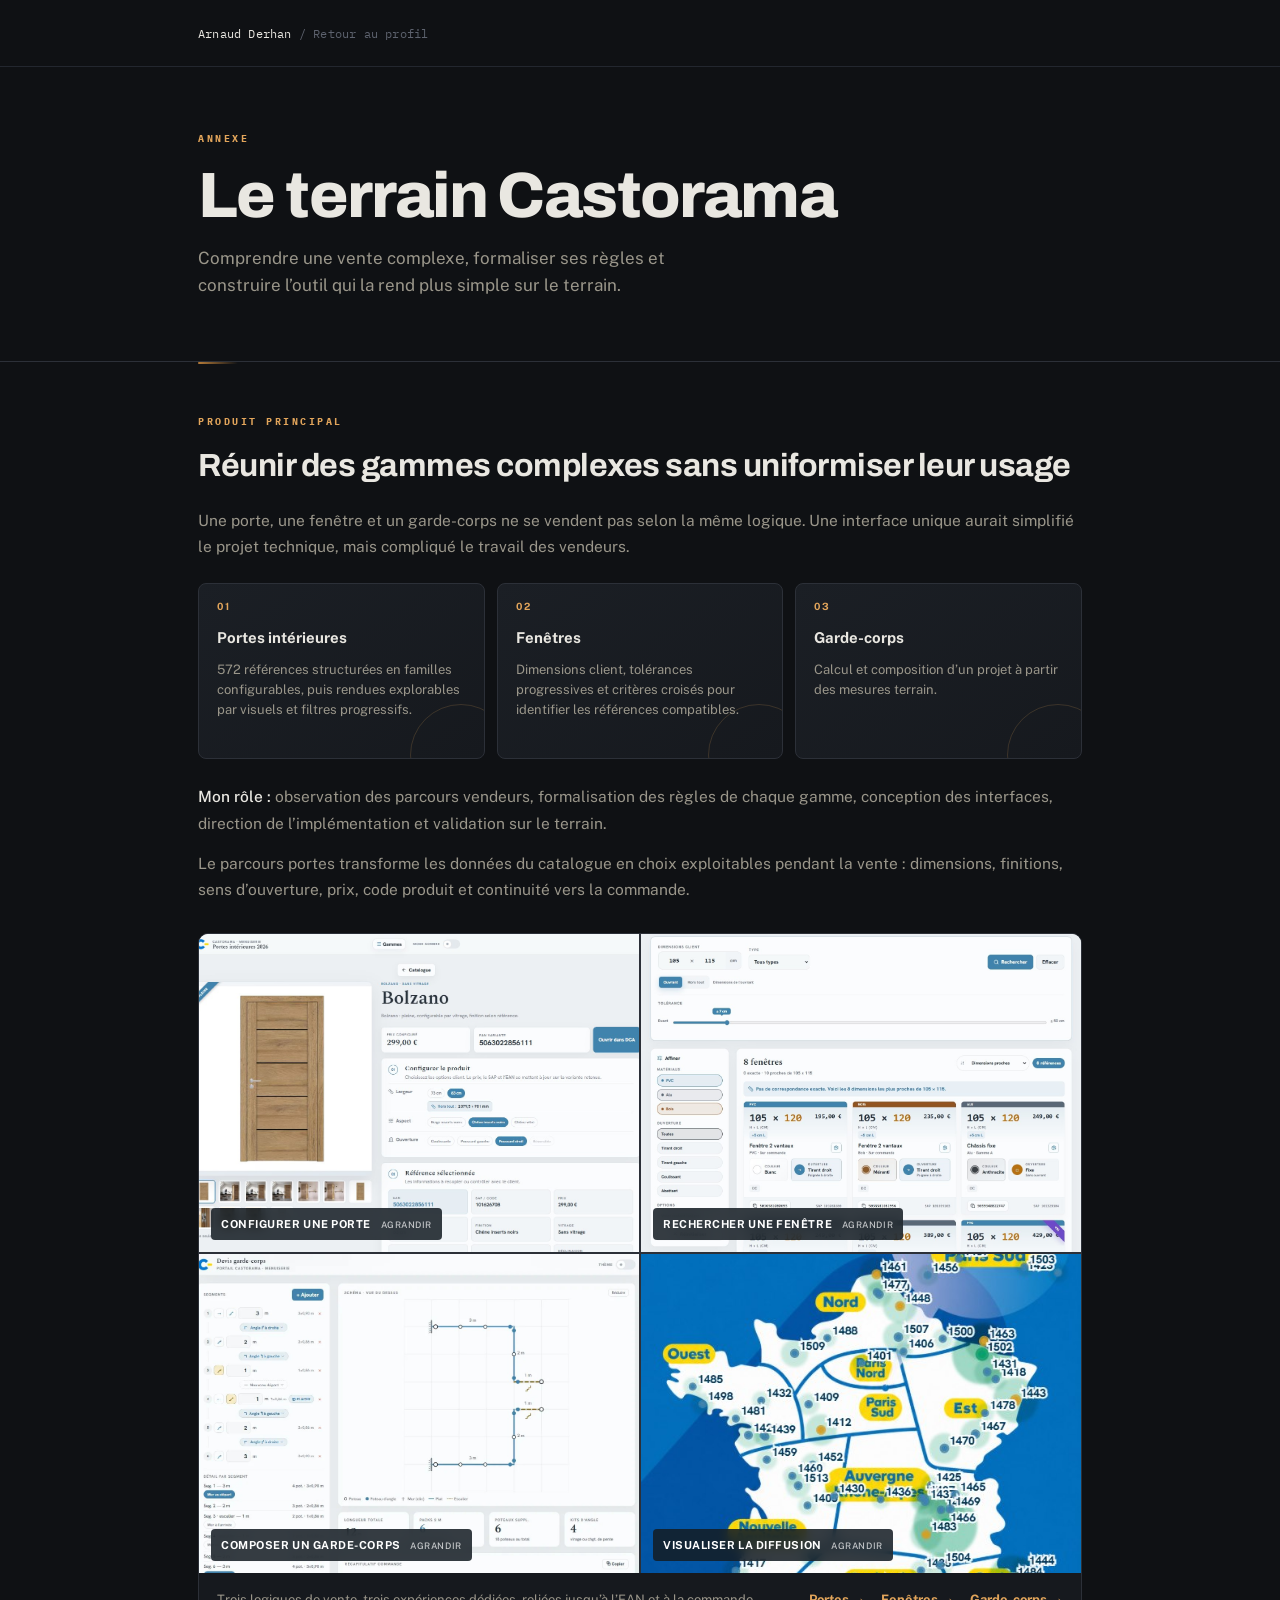
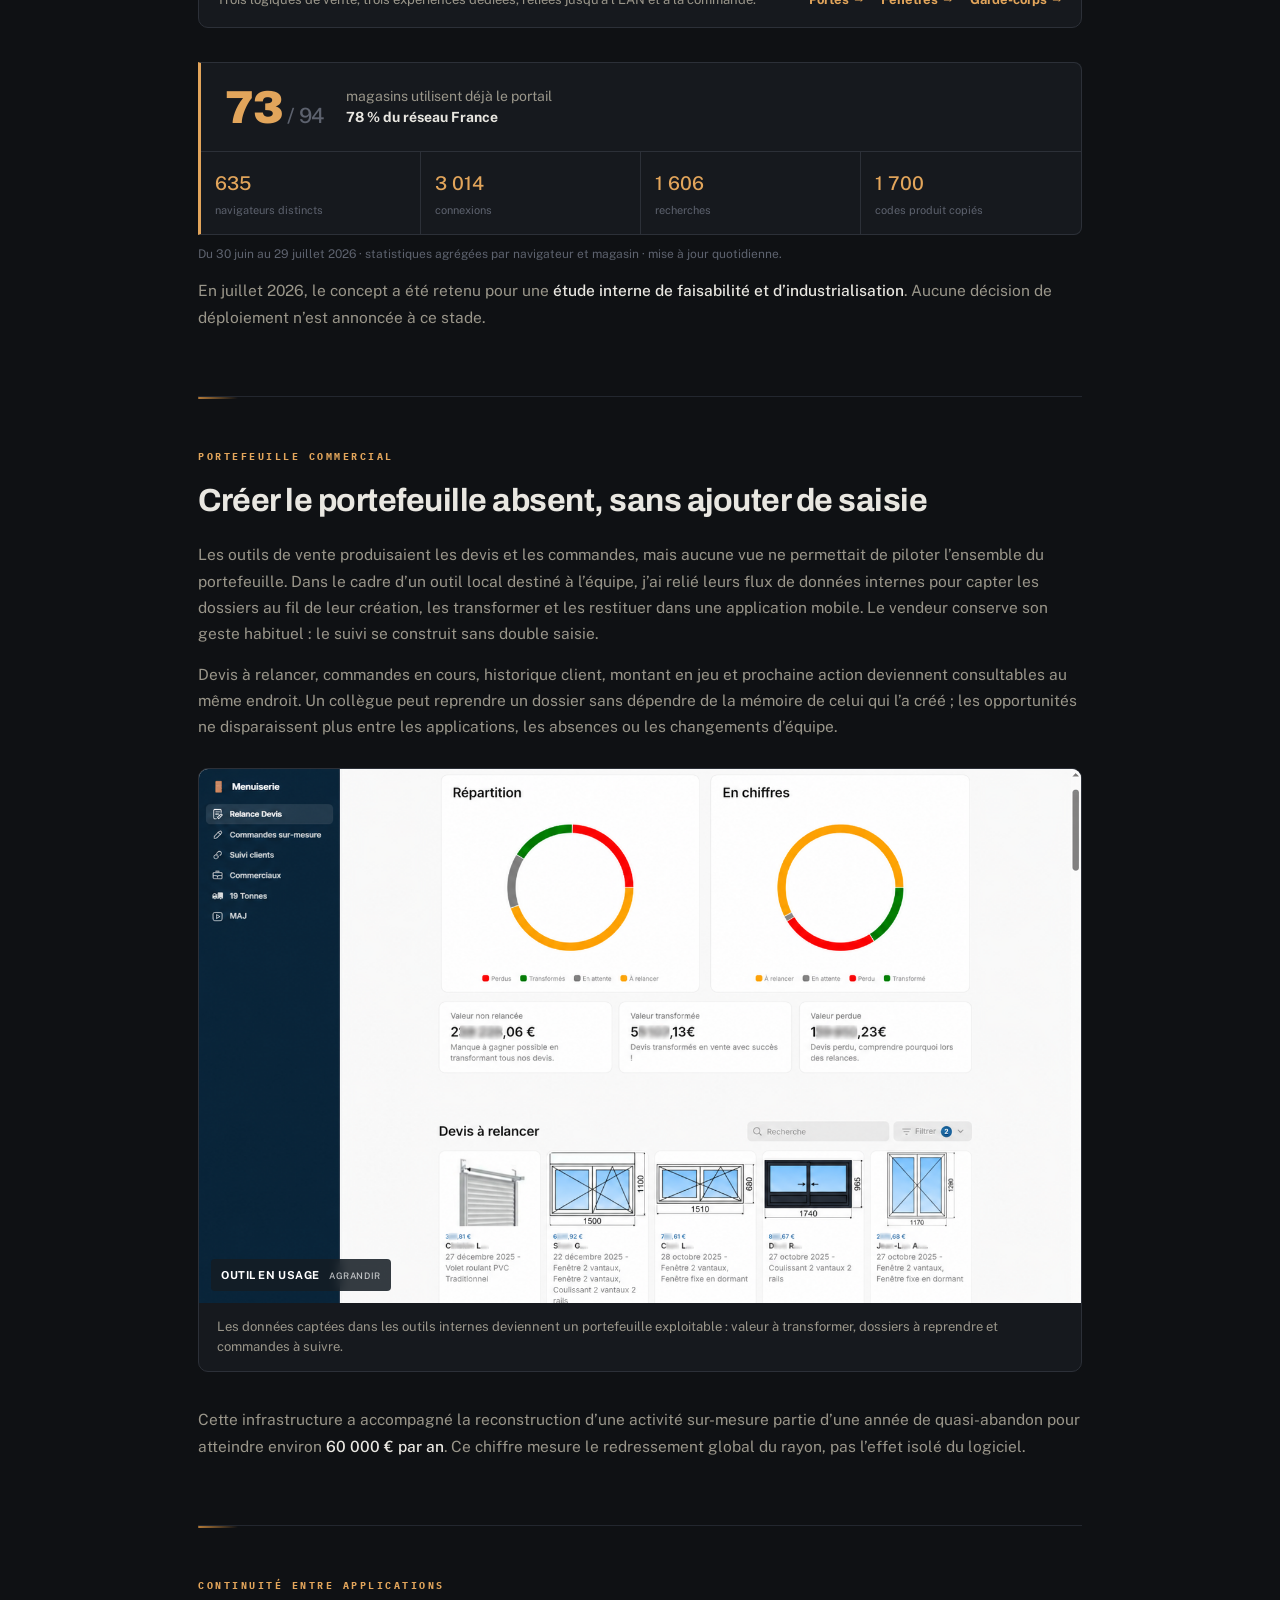
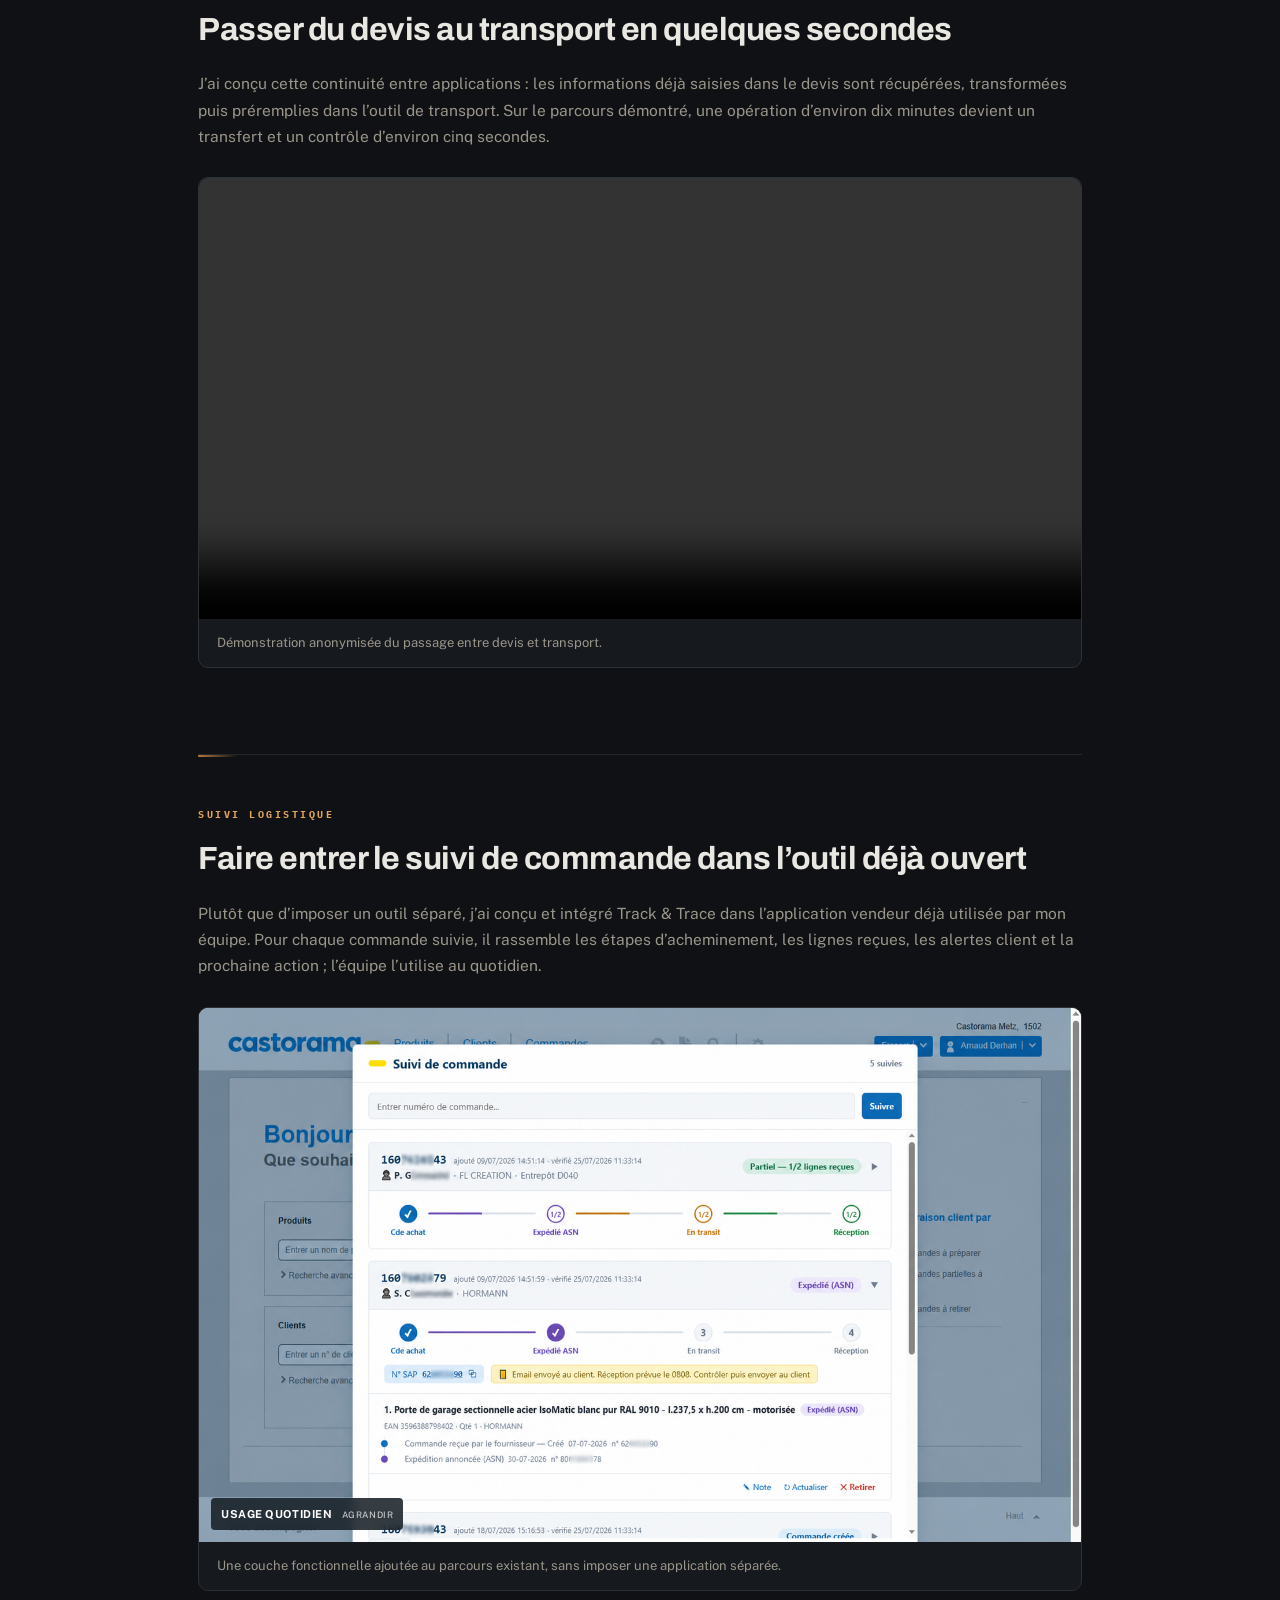
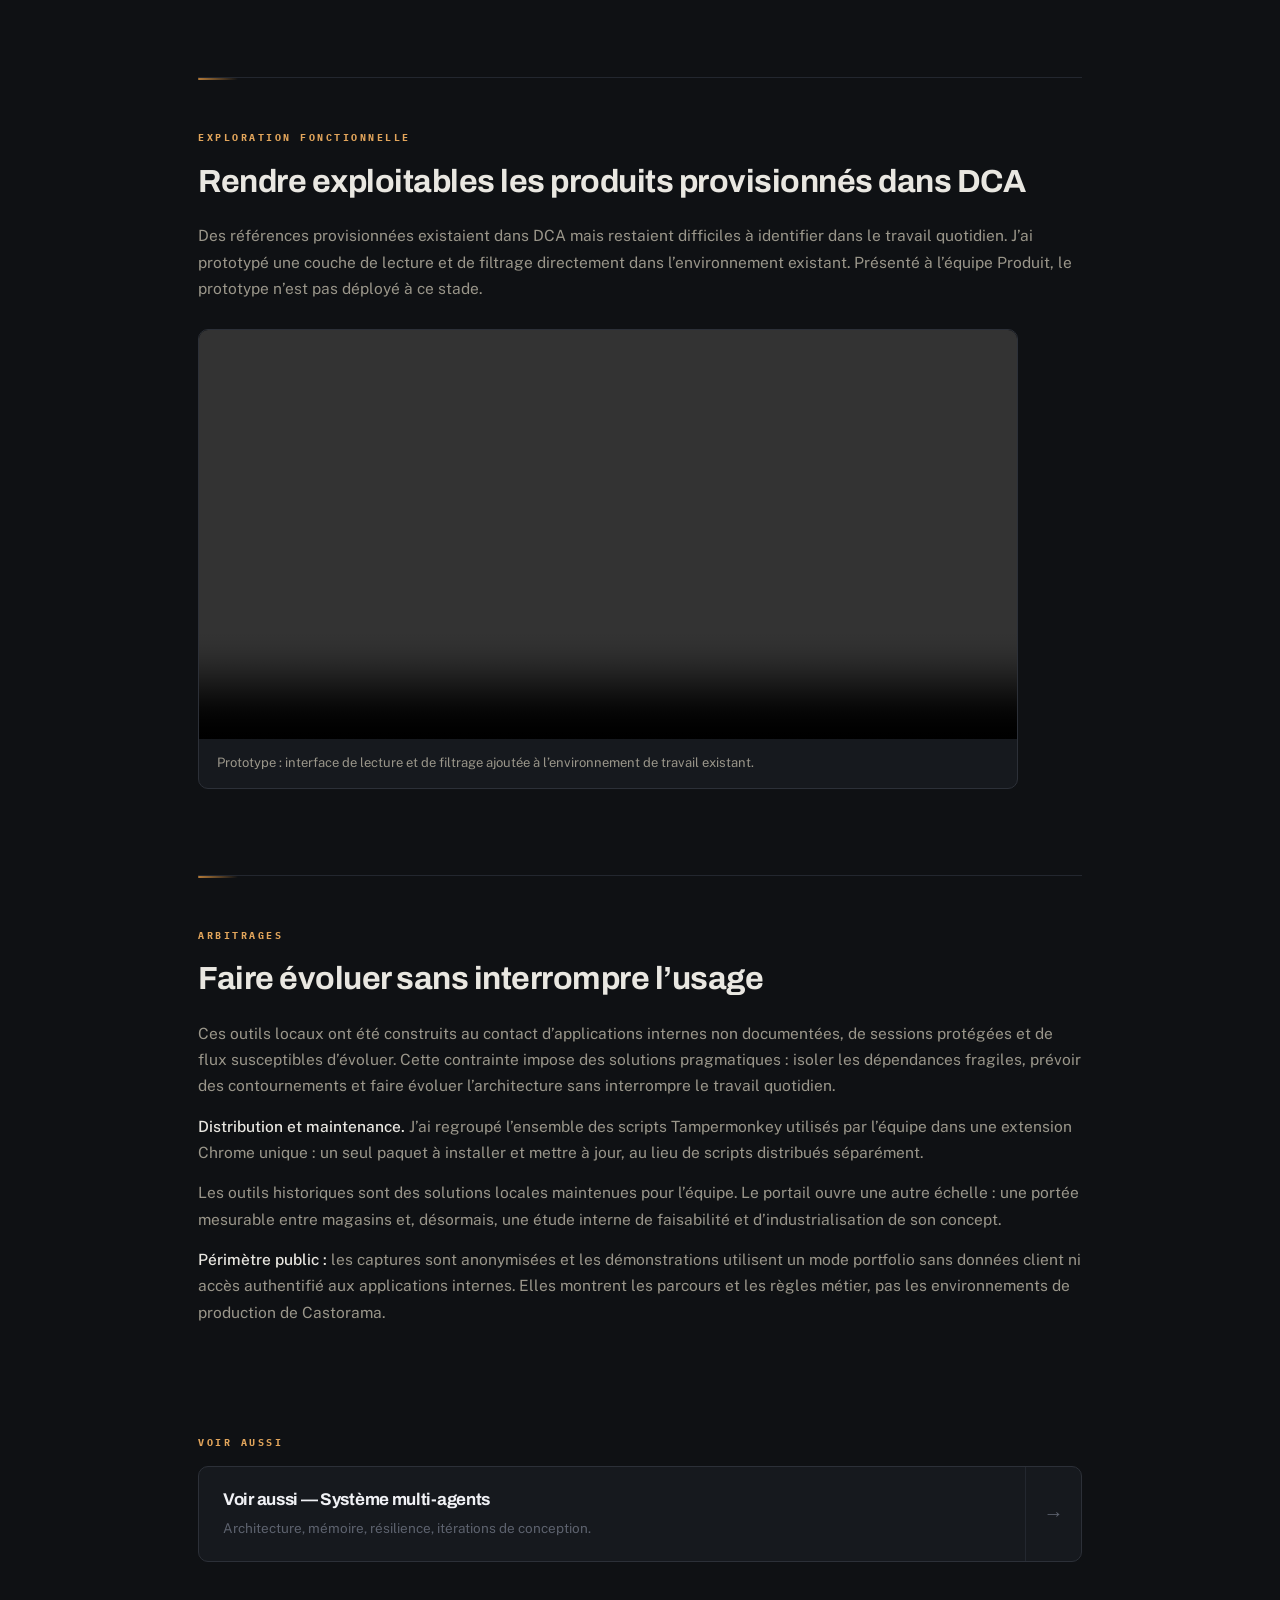
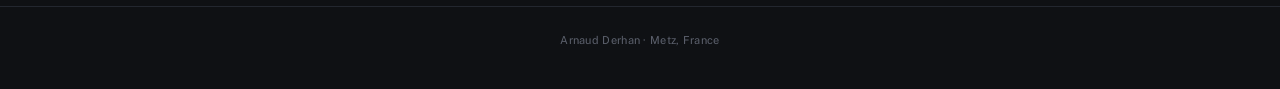
==== castorama.html @ 6c786033 "Strengthen portal usage wording" ====
<!DOCTYPE html>
<html lang="fr">
<head>
<meta charset="UTF-8">
<meta name="viewport" content="width=device-width, initial-scale=1.0">
<title>Arnaud Derhan &mdash; Annexe Castorama</title>
<link rel="preconnect" href="https://fonts.googleapis.com">
<link rel="preconnect" href="https://fonts.gstatic.com" crossorigin>
<link href="https://fonts.googleapis.com/css2?family=Public+Sans:wght@400;500;600;700&amp;family=Archivo:wght@500;600;700;800&amp;family=IBM+Plex+Mono:wght@400;500&amp;display=swap" rel="stylesheet">
<link rel="stylesheet" href="styles.css">
</head>
<body>

<div class="back-nav">
  <div class="container">
    <a href="index.html"><span>Arnaud Derhan</span> / Retour au profil</a>
  </div>
</div>

<header class="hero hero--light">
  <div class="container">
    <div class="section-label">Annexe</div>
    <h1>Le terrain Castorama</h1>
    <p class="subtitle">Comprendre une vente complexe, formaliser ses r&egrave;gles et construire l&rsquo;outil qui la rend plus simple sur le terrain.</p>
  </div>
</header>

<main class="container">

  <section class="section">
    <div class="section-label">Produit principal</div>
    <h2>R&eacute;unir des gammes complexes sans uniformiser leur usage</h2>
    <p>Une porte, une fen&ecirc;tre et un garde-corps ne se vendent pas selon la m&ecirc;me logique. Une interface unique aurait simplifi&eacute; le projet technique, mais compliqu&eacute; le travail des vendeurs.</p>
    <div class="range-grid">
      <div class="range-card"><span class="range-index">01</span><div class="name">Portes int&eacute;rieures</div><div class="desc">572 r&eacute;f&eacute;rences structur&eacute;es en familles configurables, puis rendues explorables par visuels et filtres progressifs.</div></div>
      <div class="range-card"><span class="range-index">02</span><div class="name">Fen&ecirc;tres</div><div class="desc">Dimensions client, tol&eacute;rances progressives et crit&egrave;res crois&eacute;s pour identifier les r&eacute;f&eacute;rences compatibles.</div></div>
      <div class="range-card"><span class="range-index">03</span><div class="name">Garde-corps</div><div class="desc">Calcul et composition d&rsquo;un projet &agrave; partir des mesures terrain.</div></div>
    </div>
    <p><strong>Mon r&ocirc;le&nbsp;:</strong> observation des parcours vendeurs, formalisation des r&egrave;gles de chaque gamme, conception des interfaces, direction de l&rsquo;impl&eacute;mentation et validation sur le terrain.</p>
    <p>Le parcours portes transforme les donn&eacute;es du catalogue en choix exploitables pendant la vente&nbsp;: dimensions, finitions, sens d&rsquo;ouverture, prix, code produit et continuit&eacute; vers la commande.</p>
    <figure class="product-proof product-proof-gallery">
      <div class="proof-gallery">
        <button class="proof-shot proof-shot-wide" type="button" data-lightbox-src="assets/portail-portes-configurateur.jpg" data-lightbox-alt="Configurateur d’une porte intérieure dans le portail vendeur">
          <img src="assets/portail-portes-configurateur.jpg" alt="Configurateur d&rsquo;une porte int&eacute;rieure dans le portail vendeur, avec variantes, prix, EAN et continuit&eacute; vers l&rsquo;outil de commande">
          <span>Configurer une porte <small>Agrandir</small></span>
        </button>
        <div class="proof-gallery-secondary">
          <button class="proof-shot proof-shot-window" type="button" data-lightbox-src="assets/portail-fenetres-recherche.jpg" data-lightbox-alt="Recherche de fenêtres par dimensions client, tolérance et critères de vente">
            <img src="assets/portail-fenetres-recherche.jpg" alt="Recherche de fenêtres par dimensions client, avec tolérance ajustable, filtres matière et ouverture, puis comparaison des références compatibles">
            <span>Rechercher une fenêtre <small>Agrandir</small></span>
          </button>
          <button class="proof-shot" type="button" data-lightbox-src="assets/portail-garde-corps.jpg" data-lightbox-alt="Outil de composition d’un garde-corps à partir des mesures du projet">
            <img src="assets/portail-garde-corps.jpg" alt="Outil de composition d&rsquo;un garde-corps &agrave; partir des segments et mesures du projet">
            <span>Composer un garde-corps <small>Agrandir</small></span>
          </button>
          <button class="proof-shot proof-shot-map" type="button" data-lightbox-src="assets/portail-carte-adoption.jpg" data-lightbox-alt="Carte de France montrant la diffusion organique du portail">
            <img src="assets/portail-carte-adoption.jpg" alt="Carte de France montrant la diffusion organique du portail dans les magasins Castorama">
            <span>Visualiser la diffusion <small>Agrandir</small></span>
          </button>
        </div>
      </div>
      <figcaption>
        <span>Trois logiques de vente, trois exp&eacute;riences d&eacute;di&eacute;es, reli&eacute;es jusqu&rsquo;&agrave; l&rsquo;EAN et &agrave; la commande.</span>
        <span class="proof-links">
          <a href="https://casto-portes.netlify.app/?demo=portfolio#/portes" target="_blank" rel="noopener noreferrer">Portes&nbsp;&rarr;</a>
          <a href="https://casto-portes.netlify.app/?demo=portfolio#/fenetres" target="_blank" rel="noopener noreferrer">Fen&ecirc;tres&nbsp;&rarr;</a>
          <a href="https://casto-portes.netlify.app/garde-corps.html?demo=portfolio" target="_blank" rel="noopener noreferrer">Garde-corps&nbsp;&rarr;</a>
        </span>
      </figcaption>
    </figure>
    <dialog class="image-lightbox" aria-label="Aperçu agrandi">
      <button class="lightbox-close" type="button" aria-label="Fermer l’image agrandie">&times;</button>
      <img src="" alt="">
    </dialog>
    <div class="adoption-proof">
      <div class="adoption-proof-lead">
        <span class="adoption-proof-value"><span data-stat="totals.unique_stores">73</span><small> / 94</small></span>
        <span class="adoption-proof-copy">magasins utilisent d&eacute;j&agrave; le portail<br><strong><span data-coverage>78</span>&nbsp;% du r&eacute;seau France</strong></span>
      </div>
      <div class="adoption-proof-details">
        <div><strong data-stat="totals.unique_users">635</strong><span>navigateurs distincts</span></div>
        <div><strong data-stat="totals.connections">3&nbsp;014</strong><span>connexions</span></div>
        <div><strong data-stat="totals.searches">1&nbsp;606</strong><span>recherches</span></div>
        <div><strong data-stat="totals.ean_copies">1&nbsp;700</strong><span>codes produit copi&eacute;s</span></div>
      </div>
    </div>
    <p class="evidence-note" data-analytics-period>Du 30 juin au 29 juillet 2026 &middot; statistiques agr&eacute;g&eacute;es par navigateur et magasin &middot; mise &agrave; jour quotidienne.</p>
    <p>En juillet 2026, le concept a &eacute;t&eacute; retenu pour une <strong>&eacute;tude interne de faisabilit&eacute; et d&rsquo;industrialisation</strong>. Aucune d&eacute;cision de d&eacute;ploiement n&rsquo;est annonc&eacute;e &agrave; ce stade.</p>
  </section>

  <section class="section">
    <div class="section-label">Portefeuille commercial</div>
    <h2>Cr&eacute;er le portefeuille absent, sans ajouter de saisie</h2>
    <p>Les outils de vente produisaient les devis et les commandes, mais aucune vue ne permettait de piloter l&rsquo;ensemble du portefeuille. Dans le cadre d&rsquo;un outil local destin&eacute; &agrave; l&rsquo;&eacute;quipe, j&rsquo;ai reli&eacute; leurs flux de donn&eacute;es internes pour capter les dossiers au fil de leur cr&eacute;ation, les transformer et les restituer dans une application mobile. Le vendeur conserve son geste habituel&nbsp;: le suivi se construit sans double saisie.</p>
    <p>Devis &agrave; relancer, commandes en cours, historique client, montant en jeu et prochaine action deviennent consultables au m&ecirc;me endroit. Un coll&egrave;gue peut reprendre un dossier sans d&eacute;pendre de la m&eacute;moire de celui qui l&rsquo;a cr&eacute;&eacute;&nbsp;; les opportunit&eacute;s ne disparaissent plus entre les applications, les absences ou les changements d&rsquo;&eacute;quipe.</p>
    <figure class="operational-proof">
      <button class="proof-shot" type="button" data-lightbox-src="img/suivi-devis-commandes.png" data-lightbox-alt="Tableau de suivi des devis et commandes utilisé par l’équipe">
        <img src="img/suivi-devis-commandes.png" alt="Tableau de suivi des devis, avec répartition des statuts, valeurs commerciales et cartes de relance">
        <span>Outil en usage <small>Agrandir</small></span>
      </button>
      <figcaption>Les donn&eacute;es capt&eacute;es dans les outils internes deviennent un portefeuille exploitable&nbsp;: valeur &agrave; transformer, dossiers &agrave; reprendre et commandes &agrave; suivre.</figcaption>
    </figure>
    <p>Cette infrastructure a accompagn&eacute; la reconstruction d&rsquo;une activit&eacute; sur-mesure partie d&rsquo;une ann&eacute;e de quasi-abandon pour atteindre environ <strong>60&nbsp;000&nbsp;&euro; par an</strong>. Ce chiffre mesure le redressement global du rayon, pas l&rsquo;effet isol&eacute; du logiciel.</p>
  </section>

  <section class="section">
    <div class="section-label">Continuit&eacute; entre applications</div>
    <h2>Passer du devis au transport en quelques secondes</h2>
    <p>J&rsquo;ai con&ccedil;u cette continuit&eacute; entre applications&nbsp;: les informations d&eacute;j&agrave; saisies dans le devis sont r&eacute;cup&eacute;r&eacute;es, transform&eacute;es puis pr&eacute;remplies dans l&rsquo;outil de transport. Sur le parcours d&eacute;montr&eacute;, une op&eacute;ration d&rsquo;environ dix minutes devient un transfert et un contr&ocirc;le d&rsquo;environ cinq secondes.</p>
    <figure class="operational-proof">
      <video controls muted playsinline preload="metadata" aria-label="Démonstration du préremplissage entre le devis et la solution de transport">
        <source src="img/devis-transport.mp4" type="video/mp4">
      </video>
      <figcaption>D&eacute;monstration anonymis&eacute;e du passage entre devis et transport.</figcaption>
    </figure>
  </section>

  <section class="section">
    <div class="section-label">Suivi logistique</div>
    <h2>Faire entrer le suivi de commande dans l&rsquo;outil d&eacute;j&agrave; ouvert</h2>
    <p>Plut&ocirc;t que d&rsquo;imposer un outil s&eacute;par&eacute;, j&rsquo;ai con&ccedil;u et int&eacute;gr&eacute; Track &amp; Trace dans l&rsquo;application vendeur d&eacute;j&agrave; utilis&eacute;e par mon &eacute;quipe. Pour chaque commande suivie, il rassemble les &eacute;tapes d&rsquo;acheminement, les lignes re&ccedil;ues, les alertes client et la prochaine action&nbsp;; l&rsquo;&eacute;quipe l&rsquo;utilise au quotidien.</p>
    <figure class="operational-proof">
      <button class="proof-shot" type="button" data-lightbox-src="img/track-trace.png" data-lightbox-alt="Track &amp; Trace intégré à l’application vendeur">
        <img src="img/track-trace.png" alt="Suivi de commande intégré à l’application vendeur, avec statuts d’expédition, transit et réception">
        <span>Usage quotidien <small>Agrandir</small></span>
      </button>
      <figcaption>Une couche fonctionnelle ajout&eacute;e au parcours existant, sans imposer une application s&eacute;par&eacute;e.</figcaption>
    </figure>
  </section>

  <section class="section">
    <div class="section-label">Exploration fonctionnelle</div>
    <h2>Rendre exploitables les produits provisionn&eacute;s dans DCA</h2>
    <p>Des r&eacute;f&eacute;rences provisionn&eacute;es existaient dans DCA mais restaient difficiles &agrave; identifier dans le travail quotidien. J&rsquo;ai prototyp&eacute; une couche de lecture et de filtrage directement dans l&rsquo;environnement existant. Pr&eacute;sent&eacute; &agrave; l&rsquo;&eacute;quipe Produit, le prototype n&rsquo;est pas d&eacute;ploy&eacute; &agrave; ce stade.</p>
    <figure class="operational-proof operational-proof--compact">
      <video controls muted playsinline preload="metadata" aria-label="Démonstration du prototype pour les produits provisionnés dans DCA">
        <source src="img/dca-provisionnes.mp4" type="video/mp4">
      </video>
      <figcaption>Prototype&nbsp;: interface de lecture et de filtrage ajout&eacute;e &agrave; l&rsquo;environnement de travail existant.</figcaption>
    </figure>
  </section>

  <!-- ── CONTRAINTES ET ARBITRAGES ── -->
  <section class="section">
    <div class="section-label">Arbitrages</div>
    <h2>Faire &eacute;voluer sans interrompre l&rsquo;usage</h2>
    <p>Ces outils locaux ont &eacute;t&eacute; construits au contact d&rsquo;applications internes non document&eacute;es, de sessions prot&eacute;g&eacute;es et de flux susceptibles d&rsquo;&eacute;voluer. Cette contrainte impose des solutions pragmatiques&nbsp;: isoler les d&eacute;pendances fragiles, pr&eacute;voir des contournements et faire &eacute;voluer l&rsquo;architecture sans interrompre le travail quotidien.</p>
    <p><strong>Distribution et maintenance.</strong> J&rsquo;ai regroup&eacute; l&rsquo;ensemble des scripts Tampermonkey utilis&eacute;s par l&rsquo;&eacute;quipe dans une extension Chrome unique&nbsp;: un seul paquet &agrave; installer et mettre &agrave; jour, au lieu de scripts distribu&eacute;s s&eacute;par&eacute;ment.</p>
    <p>Les outils historiques sont des solutions locales maintenues pour l&rsquo;&eacute;quipe. Le portail ouvre une autre &eacute;chelle&nbsp;: une port&eacute;e mesurable entre magasins et, d&eacute;sormais, une &eacute;tude interne de faisabilit&eacute; et d&rsquo;industrialisation de son concept.</p>
    <p><strong>P&eacute;rim&egrave;tre public&nbsp;:</strong> les captures sont anonymis&eacute;es et les d&eacute;monstrations utilisent un mode portfolio sans donn&eacute;es client ni acc&egrave;s authentifi&eacute; aux applications internes. Elles montrent les parcours et les r&egrave;gles m&eacute;tier, pas les environnements de production de Castorama.</p>
  </section>

  <!-- ── CROSS-LINK ── -->
  <div class="crosslink-section">
    <div class="section-label">Voir aussi</div>
    <div class="deepdive-cards">
      <a href="system.html" class="deepdive-card">
        <div class="deepdive-card-content">
          <div class="deepdive-card-title">Voir aussi &mdash; Syst&egrave;me multi-agents</div>
          <p class="deepdive-card-desc">Architecture, m&eacute;moire, r&eacute;silience, it&eacute;rations de conception.</p>
        </div>
        <span class="deepdive-card-arrow">&rarr;</span>
      </a>
    </div>
  </div>

</main>

<footer class="footer">
  <div class="container">
    Arnaud Derhan &middot; Metz, France
  </div>
</footer>

<script>
  const formatter = new Intl.NumberFormat('fr-FR');
  const valueAtPath = (source, path) => path.split('.').reduce(
    (current, key) => current && current[key] !== undefined ? current[key] : undefined,
    source,
  );

  fetch('https://casto-portes.netlify.app/.netlify/functions/analytics?public=portfolio')
    .then((response) => {
      if (!response.ok) throw new Error('analytics');
      return response.json();
    })
    .then((data) => {
      document.querySelectorAll('[data-stat]').forEach((node) => {
        const value = valueAtPath(data, node.dataset.stat);
        if (typeof value === 'number') node.textContent = formatter.format(value);
      });
      const stores = valueAtPath(data, 'totals.unique_stores');
      const coverage = document.querySelector('[data-coverage]');
      if (typeof stores === 'number' && coverage) coverage.textContent = Math.round((stores / 94) * 100);
      if (data.first_seen && data.last_seen) {
        const formatDate = (value) => new Intl.DateTimeFormat('fr-FR', {
          day: 'numeric',
          month: 'long',
          year: 'numeric',
        }).format(new Date(value));
        document.querySelector('[data-analytics-period]').textContent =
          `Du ${formatDate(data.first_seen)} au ${formatDate(data.last_seen)} · mise à jour quotidienne. ` +
          'Diffusion sans campagne siège.';
      }
    })
    .catch(() => { /* Les chiffres vérifiés restent visibles hors ligne. */ });

  const lightbox = document.querySelector('.image-lightbox');
  const lightboxImage = lightbox.querySelector('img');

  document.querySelectorAll('[data-lightbox-src]').forEach((trigger) => {
    trigger.addEventListener('click', () => {
      lightboxImage.src = trigger.dataset.lightboxSrc;
      lightboxImage.alt = trigger.dataset.lightboxAlt;
      lightbox.showModal();
    });
  });

  lightbox.querySelector('.lightbox-close').addEventListener('click', () => lightbox.close());
  document.addEventListener('pointerdown', (event) => {
    if (!lightbox.open) return;
    const imageBounds = lightboxImage.getBoundingClientRect();
    const outsideImage = event.clientX < imageBounds.left ||
      event.clientX > imageBounds.right ||
      event.clientY < imageBounds.top ||
      event.clientY > imageBounds.bottom;
    if (outsideImage && !event.target.closest('.lightbox-close')) lightbox.close();
  }, true);
</script>
</body>
</html>
---- styles.css ----
:root {
  --bg: #0f1114;
  --surface: #16191e;
  --surface-raised: #1b1f25;
  --surface-hover: #1d2128;
  --border: #2c3038;
  --border-subtle: #23272f;
  --text: #e9e7e1;
  --text-secondary: #9a968a;
  --text-muted: #5d626e;
  --accent: #e2a55b;
  --accent-dim: #b57b38;
  --accent-glow: rgba(226,165,91,0.08);
  --accent-warm: #e2a55b;
  --metric-bg: rgba(226,165,91,0.055);
  --metric-border: rgba(226,165,91,0.18);
  --tag-bg: rgba(226,165,91,0.09);
  --tag-border: rgba(226,165,91,0.22);
  --story-border: #e2a55b;
  --kicker-bg: #121417;
  --kicker-border: #23272f;
}

* { margin: 0; padding: 0; box-sizing: border-box; }

body {
  font-family: 'Public Sans', sans-serif;
  background: var(--bg);
  color: var(--text);
  line-height: 1.65;
  -webkit-font-smoothing: antialiased;
  -moz-osx-font-smoothing: grayscale;
}

.container {
  max-width: 940px;
  margin: 0 auto;
  padding: 0 28px;
}

/* ── Hero animation ── */
@keyframes fadeUp {
  from { opacity: 0; transform: translateY(20px); }
  to { opacity: 1; transform: translateY(0); }
}

/* ── Hero ── */
.hero {
  padding: 76px 0 58px;
  position: relative;
  overflow: hidden;
  border-bottom: 1px solid var(--border);
}

.hero::before {
  content: '';
  position: absolute;
  top: -180px;
  right: -120px;
  width: 500px;
  height: 500px;
  background: radial-gradient(circle, rgba(226,165,91,0.07) 0%, transparent 65%);
  pointer-events: none;
}

.hero::after {
  content: '';
  position: absolute;
  bottom: -100px;
  left: -80px;
  width: 400px;
  height: 400px;
  background: radial-gradient(circle, rgba(196,149,106,0.04) 0%, transparent 65%);
  pointer-events: none;
}

.hero .label {
  font-family: 'IBM Plex Mono', monospace;
  font-size: 11px;
  font-weight: 700;
  letter-spacing: 3px;
  text-transform: uppercase;
  color: var(--accent);
  margin-bottom: 20px;
  display: inline-block;
  padding: 4px 12px;
  background: var(--accent-glow);
  border: 1px solid var(--metric-border);
  border-radius: 4px;
}

.hero h1 {
  font-family: 'Archivo', sans-serif;
  font-size: clamp(42px, 6vw, 64px);
  font-weight: 800;
  color: var(--text);
  line-height: 1.05;
  margin-bottom: 16px;
  letter-spacing: -0.025em;
}

.hero .subtitle {
  font-size: 17px;
  color: var(--text-secondary);
  max-width: 540px;
  line-height: 1.6;
}

.hero .version-badge {
  display: inline-block;
  margin-top: 20px;
  font-size: 11px;
  font-weight: 500;
  letter-spacing: 1.5px;
  text-transform: uppercase;
  color: var(--accent-warm);
  padding: 3px 10px;
  border: 1px solid rgba(196,149,106,0.25);
  border-radius: 3px;
  background: rgba(196,149,106,0.06);
}

/* ── Sections ── */
.section {
  padding: 52px 0;
  border-bottom: 1px solid var(--border-subtle);
  position: relative;
}

.section::before {
  content: '';
  position: absolute;
  left: 0;
  top: 0;
  height: 2px;
  width: 40px;
  background: linear-gradient(to right, var(--accent-dim), transparent);
  border-radius: 2px;
}

.section:last-of-type { border-bottom: none; }

.section-label {
  font-family: 'IBM Plex Mono', monospace;
  font-size: 10px;
  font-weight: 700;
  letter-spacing: 2.5px;
  text-transform: uppercase;
  color: var(--accent);
  margin-bottom: 14px;
}

h2 {
  font-family: 'Archivo', sans-serif;
  font-size: 32px;
  font-weight: 700;
  color: var(--text);
  margin-bottom: 20px;
  line-height: 1.3;
  letter-spacing: -0.5px;
}

.subheading {
  font-size: 18px;
  font-weight: 700;
  color: var(--text);
  margin: 34px 0 12px;
}

.range-grid {
  display: grid;
  grid-template-columns: repeat(3, 1fr);
  gap: 12px;
  margin: 24px 0;
}

.product-proof {
  margin: 30px 0 34px;
  border: 1px solid var(--border);
  border-radius: 10px;
  overflow: hidden;
  background: var(--surface);
}

.product-proof > a {
  display: block;
  background: #f2efe8;
}

.product-proof img {
  display: block;
  width: 100%;
  height: auto;
}

.proof-gallery {
  display: grid;
  grid-template-columns: repeat(2, minmax(0, 1fr));
  gap: 2px;
  background: var(--border);
}

.proof-gallery-secondary {
  display: contents;
}

.proof-shot {
  appearance: none;
  position: relative;
  display: block;
  width: 100%;
  min-height: 0;
  padding: 0;
  border: 0;
  overflow: hidden;
  background: #e9edf0;
  color: inherit;
  font: inherit;
  text-align: left;
  cursor: zoom-in;
}

.proof-shot img {
  width: 100%;
  height: 100%;
  object-fit: cover;
  object-position: top center;
  transition: transform 220ms ease;
}

.proof-shot-wide {
  aspect-ratio: 1.38;
}

.proof-gallery-secondary .proof-shot {
  aspect-ratio: 1.38;
}

.proof-shot-window img {
  object-position: center 19%;
}

.proof-shot-map img {
  object-position: center 39%;
}

.proof-shot span {
  position: absolute;
  left: 12px;
  bottom: 12px;
  padding: 7px 10px;
  border-radius: 4px;
  background: rgba(20, 29, 35, .86);
  color: #fff;
  font-size: 11px;
  font-weight: 700;
  letter-spacing: .05em;
  text-transform: uppercase;
  backdrop-filter: blur(6px);
}

.proof-shot span small {
  margin-left: 7px;
  color: rgba(255,255,255,.72);
  font-size: 9px;
  font-weight: 500;
}

.proof-shot:hover img {
  transform: scale(1.012);
}

.proof-shot:focus-visible {
  outline: 2px solid var(--accent);
  outline-offset: -3px;
}

.image-lightbox {
  width: 100vw;
  height: 100vh;
  max-width: none;
  max-height: none;
  margin: 0;
  padding: 3vh 3vw;
  border: 0;
  background: transparent;
  box-sizing: border-box;
}

.image-lightbox::backdrop {
  background: rgba(3,5,9,.88);
  backdrop-filter: blur(6px);
}

.image-lightbox img {
  display: block;
  width: auto;
  max-width: 100%;
  max-height: 94vh;
  margin: auto;
  object-fit: contain;
  border: 1px solid var(--border);
  border-radius: 9px;
  background: #090b10;
  box-shadow: 0 28px 90px rgba(0,0,0,.65);
}

.lightbox-close {
  position: absolute;
  z-index: 2;
  top: 16px;
  right: 16px;
  width: 38px;
  height: 38px;
  border: 1px solid rgba(255,255,255,.24);
  border-radius: 50%;
  background: #151923;
  color: #fff;
  font-size: 25px;
  line-height: 1;
  cursor: pointer;
}

.lightbox-close:hover {
  background: #242b3b;
}

.product-proof figcaption {
  display: flex;
  justify-content: space-between;
  align-items: baseline;
  gap: 20px;
  padding: 16px 18px;
  color: var(--text-secondary);
  font-size: 13px;
}

.product-proof figcaption a {
  color: var(--accent);
  font-weight: 700;
  text-decoration: none;
  white-space: nowrap;
}

.product-proof figcaption a:hover { text-decoration: underline; }

.operational-proof {
  margin: 28px 0 34px;
  border: 1px solid var(--border);
  border-radius: 10px;
  overflow: hidden;
  background: var(--surface);
}

.operational-proof > .proof-shot {
  aspect-ratio: 1.65;
}

.operational-proof video {
  display: block;
  width: 100%;
  max-height: 620px;
  background: #090b10;
}

.operational-proof figcaption {
  padding: 14px 18px;
  color: var(--text-secondary);
  font-size: 13px;
  line-height: 1.55;
}

.operational-proof--compact {
  max-width: 820px;
}

.system-flow {
  display: grid;
  grid-template-columns: repeat(9, auto);
  align-items: center;
  gap: 10px;
  margin: 30px 0 8px;
  padding: 20px;
  border: 1px solid var(--border);
  border-radius: 10px;
  background: var(--surface);
  overflow-x: auto;
}

.system-flow div {
  min-width: 120px;
  padding: 14px;
  border: 1px solid var(--metric-border);
  border-radius: 7px;
  background: var(--surface-raised);
}

.system-flow strong,
.system-flow span {
  display: block;
}

.system-flow strong {
  color: var(--text);
  font-size: 13px;
}

.system-flow span {
  margin-top: 4px;
  color: var(--text-muted);
  font-size: 11px;
}

.system-flow i {
  color: var(--accent-warm);
  font-style: normal;
}

@media (max-width: 640px) {
  .system-flow {
    grid-template-columns: 1fr;
    overflow: visible;
  }

  .system-flow i {
    text-align: center;
    transform: rotate(90deg);
  }
}

.proof-links {
  display: inline-flex;
  gap: 16px;
  white-space: nowrap;
}

@media (max-width: 640px) {
  .proof-gallery {
    display: flex;
    gap: 2px;
    overflow-x: auto;
    scroll-snap-type: x mandatory;
    scrollbar-width: thin;
  }

  .proof-shot-wide,
  .proof-gallery-secondary .proof-shot {
    flex: 0 0 88%;
    aspect-ratio: 1.15;
    scroll-snap-align: center;
  }

  .product-proof figcaption {
    display: block;
  }

  .product-proof figcaption a {
    display: inline-block;
    margin-top: 8px;
    white-space: normal;
  }

  .proof-links {
    display: flex;
  }
}

.range-card {
  position: relative;
  min-height: 176px;
  padding: 42px 18px 18px;
  background: linear-gradient(145deg, var(--surface-raised), var(--surface));
  border: 1px solid var(--border);
  border-radius: 8px;
  overflow: hidden;
}

.range-card::after {
  content: '';
  position: absolute;
  right: -28px;
  bottom: -48px;
  width: 100px;
  height: 100px;
  border: 1px solid var(--metric-border);
  border-radius: 50%;
}

.range-index {
  position: absolute;
  top: 14px;
  left: 18px;
  color: var(--accent-warm);
  font-size: 10px;
  font-weight: 700;
  letter-spacing: 2px;
}

.range-card .name {
  color: var(--text);
  font-size: 15px;
  font-weight: 700;
  margin-bottom: 9px;
}

.range-card .desc {
  position: relative;
  z-index: 1;
  color: var(--text-secondary);
  font-size: 13px;
  line-height: 1.55;
}

.evidence-note {
  color: var(--text-muted);
  font-size: 12px;
  line-height: 1.55;
  margin-top: -6px;
}

.adoption-proof {
  margin: 24px 0 16px;
  border: 1px solid var(--border);
  border-left: 3px solid var(--accent-warm);
  border-radius: 0 8px 8px 0;
  background: var(--surface);
  overflow: hidden;
}

.adoption-proof-lead {
  display: flex;
  align-items: center;
  gap: 22px;
  padding: 22px 24px;
  border-bottom: 1px solid var(--border);
}

.adoption-proof-value {
  color: var(--accent-warm);
  font-size: 44px;
  font-weight: 900;
  line-height: 1;
  letter-spacing: -1.5px;
  white-space: nowrap;
}

.adoption-proof-value small {
  color: var(--text-muted);
  font-size: 21px;
  font-weight: 500;
  letter-spacing: -0.5px;
}

.adoption-proof-copy {
  color: var(--text-secondary);
  font-size: 14px;
  line-height: 1.5;
}

.adoption-proof-copy strong {
  color: var(--text);
  font-weight: 700;
}

.adoption-proof-details {
  display: grid;
  grid-template-columns: repeat(4, 1fr);
}

.adoption-proof-details > div { padding: 16px 14px; }
.adoption-proof-details > div:not(:last-child) { border-right: 1px solid var(--border); }
.adoption-proof-details strong,
.adoption-proof-details span { display: block; }

.adoption-proof-details strong {
  color: var(--accent);
  font-size: 19px;
  margin-bottom: 4px;
}

.adoption-proof-details span {
  color: var(--text-muted);
  font-size: 11px;
  line-height: 1.35;
}

p {
  margin-bottom: 14px;
  color: var(--text-secondary);
  font-size: 15.5px;
  line-height: 1.7;
}

strong { color: var(--text); font-weight: 500; }

ul {
  margin: 12px 0 16px 0;
  padding-left: 0;
  list-style: none;
}

ul li {
  color: var(--text-secondary);
  font-size: 14.5px;
  line-height: 1.7;
  padding: 4px 0 4px 18px;
  position: relative;
}

ul li::before {
  content: '';
  position: absolute;
  left: 0;
  top: 14px;
  width: 6px;
  height: 6px;
  border-radius: 50%;
  background: var(--accent-dim);
}

/* ── Metrics grid ── */
.metrics-grid {
  display: grid;
  grid-template-columns: repeat(2, 1fr);
  gap: 14px;
  margin: 20px 0;
}

.metric {
  background: var(--metric-bg);
  border: 1px solid var(--metric-border);
  border-radius: 8px;
  padding: 14px 16px;
  display: flex;
  justify-content: space-between;
  align-items: center;
  transition: border-color 0.2s, background 0.2s;
}

.metric .label { font-size: 12.5px; color: var(--text-muted); }
.metric .value { font-size: 18px; font-weight: 700; color: var(--accent); letter-spacing: -0.3px; }

.metric:hover {
  border-color: var(--accent);
  background: rgba(226,165,91,0.10);
}

/* ── Story block ── */
.story {
  background: var(--surface);
  border-left: 2px solid var(--accent-warm);
  padding: 18px 20px;
  margin-bottom: 10px;
  border-radius: 0 6px 6px 0;
  font-style: italic;
  font-size: 13.5px;
  color: var(--text-secondary);
  line-height: 1.6;
}

/* ── Competences ── */
.competences { margin: 16px 0; }

.competence {
  display: flex;
  gap: 16px;
  padding: 14px 0;
  border-bottom: 1px solid var(--border-subtle);
  align-items: baseline;
}

.competence:last-child { border-bottom: none; }

.competence .tag {
  font-size: 11px;
  font-weight: 700;
  color: var(--accent);
  background: var(--tag-bg);
  border: 1px solid var(--tag-border);
  padding: 3px 8px;
  border-radius: 4px;
  white-space: nowrap;
  flex-shrink: 0;
  letter-spacing: 0.3px;
}

.competence .detail { font-size: 13.5px; color: var(--text-secondary); line-height: 1.55; }

/* ── Module cards ── */
.modules {
  display: grid;
  grid-template-columns: 1fr 1fr;
  gap: 16px;
  margin: 20px 0;
}

.module-card {
  background: var(--surface);
  border: 1px solid var(--border);
  border-radius: 8px;
  padding: 18px 16px;
  transition: border-color 0.2s, background 0.2s, box-shadow 0.2s;
}

.module-card:hover {
  border-color: var(--accent);
  background: var(--surface-hover);
  box-shadow: 0 4px 16px rgba(226,165,91,0.08);
}

.module-card .name {
  font-weight: 700;
  font-size: 13px;
  color: var(--accent);
  margin-bottom: 6px;
  letter-spacing: 0.2px;
}

.module-card .desc {
  font-size: 13px;
  color: var(--text-muted);
  line-height: 1.55;
}

/* ── Architecture block ── */
.arch-block {
  background: var(--surface);
  border: 1px solid var(--border);
  border-radius: 8px;
  padding: 22px;
  font-size: 13.5px;
  color: var(--text-secondary);
  line-height: 1.7;
  margin: 16px 0;
}

/* ── Aside note ── */
.aside-note {
  background: var(--surface);
  border: 1px solid var(--border);
  border-radius: 8px;
  padding: 18px 20px;
  margin: 20px 0;
  font-size: 13px;
  color: var(--text-muted);
  line-height: 1.6;
}

/* ── Pipeline steps ── */
.pipeline {
  display: flex;
  flex-direction: column;
  gap: 0;
  margin: 20px 0;
}

.pipeline-step {
  display: flex;
  gap: 16px;
  padding: 12px 0;
  position: relative;
}

.pipeline-step:not(:last-child)::after {
  content: '';
  position: absolute;
  left: 13px;
  top: 38px;
  bottom: -4px;
  width: 1px;
  background: var(--border);
}

.step-number {
  width: 28px;
  height: 28px;
  border-radius: 50%;
  background: var(--accent-dim);
  color: #fff;
  display: flex;
  align-items: center;
  justify-content: center;
  font-size: 12px;
  font-weight: 700;
  flex-shrink: 0;
  position: relative;
  z-index: 1;
}

.step-content { flex: 1; }
.step-content strong { color: var(--text); font-weight: 700; font-size: 14px; }
.step-content p { font-size: 13.5px; margin-bottom: 0; }

/* ── Self-referential kicker ── */
.kicker {
  background: var(--kicker-bg);
  border-top: 1px solid var(--kicker-border);
  padding: 32px 0;
}

.kicker-content {
  display: flex;
  gap: 14px;
  align-items: flex-start;
}

.kicker-icon {
  width: 32px;
  height: 32px;
  border-radius: 6px;
  background: var(--accent-glow);
  border: 1px solid var(--metric-border);
  display: flex;
  align-items: center;
  justify-content: center;
  flex-shrink: 0;
  font-size: 14px;
  color: var(--accent);
  margin-top: 1px;
}

.kicker-text {
  font-size: 12px;
  color: var(--text-muted);
  line-height: 1.65;
  max-width: 580px;
}

/* ── Footer ── */
.footer {
  text-align: center;
  padding: 24px 0 40px;
  color: var(--text-muted);
  font-size: 11px;
  letter-spacing: 0.3px;
  border-top: 1px solid var(--border-subtle);
}

.footer a {
  color: var(--text-muted);
  text-decoration: none;
}

.footer a:hover {
  color: var(--text-secondary);
}

/* ══════════════════════════════════════════
   UX IMPROVEMENTS
   ══════════════════════════════════════════ */

/* ── Back navigation (annexes) ── */
.back-nav {
  padding: 20px 0;
  border-bottom: 1px solid var(--border-subtle);
}

.back-nav a {
  font-family: 'IBM Plex Mono', monospace;
  font-size: 12px;
  color: var(--text-muted);
  text-decoration: none;
  letter-spacing: 0.2px;
  transition: color 0.2s;
}

.back-nav a span {
  color: var(--text);
}

.back-nav a:hover {
  color: var(--text-secondary);
}

/* ── Lighter annexe hero ── */
.hero--light {
  padding: 64px 0 48px;
}

.hero--light::before,
.hero--light::after {
  display: none;
}

/* ── Approfondir cards (one-pager + cross-links) ── */
.deepdive-section {
  padding: 44px 0;
  border-bottom: 1px solid var(--border-subtle);
}

.deepdive-section h2 {
  margin-bottom: 24px;
}

.deepdive-cards {
  display: flex;
  flex-direction: column;
  gap: 16px;
}

.deepdive-card {
  display: flex;
  align-items: stretch;
  gap: 0;
  background: var(--surface);
  border: 1px solid var(--border);
  border-radius: 10px;
  padding: 0;
  text-decoration: none;
  transition: border-color 0.3s ease, background 0.3s ease, box-shadow 0.3s ease, transform 0.2s ease;
  overflow: hidden;
  position: relative;
}

.deepdive-card::before {
  content: '';
  position: absolute;
  left: 0;
  top: 0;
  bottom: 0;
  width: 3px;
  background: var(--accent-dim);
  opacity: 0;
  transition: opacity 0.3s ease;
}

.deepdive-card:hover {
  border-color: var(--accent);
  background: var(--surface-raised);
  box-shadow: 0 4px 32px rgba(226,165,91,0.10), 0 1px 4px rgba(0,0,0,0.2);
  transform: translateY(-2px);
}

.deepdive-card:hover::before {
  opacity: 1;
}

.deepdive-card:active {
  transform: translateY(0);
  box-shadow: 0 2px 12px rgba(108,138,255,0.04), 0 1px 2px rgba(0,0,0,0.15);
}

.deepdive-card-content {
  flex: 1;
  padding: 22px 24px;
}

.deepdive-card-label {
  font-size: 10px;
  font-weight: 700;
  letter-spacing: 2px;
  text-transform: uppercase;
  color: var(--accent);
  margin-bottom: 8px;
  display: block;
}

.deepdive-card-title {
  font-family: 'Archivo', sans-serif;
  font-weight: 700;
  font-size: 17px;
  color: #f0f1f5;
  margin-bottom: 8px;
  letter-spacing: -0.3px;
  line-height: 1.25;
  transition: color 0.2s ease;
}

.deepdive-card:hover .deepdive-card-title {
  color: #fff;
}

.deepdive-card-desc {
  font-size: 13.5px;
  color: var(--text-muted);
  line-height: 1.55;
  margin-bottom: 0;
}

.deepdive-card-arrow {
  display: flex;
  align-items: center;
  justify-content: center;
  width: 56px;
  flex-shrink: 0;
  border-left: 1px solid var(--border-subtle);
  font-size: 20px;
  color: var(--text-muted);
  transition: color 0.3s ease, background 0.3s ease, border-color 0.3s ease;
}

.deepdive-card:hover .deepdive-card-arrow {
  color: var(--accent);
  background: var(--accent-glow);
  border-color: var(--metric-border);
}

/* ── Inline section links ── */
.section-link {
  display: inline-flex;
  align-items: center;
  gap: 6px;
  margin-top: 12px;
  font-size: 13px;
  font-weight: 500;
  color: var(--accent);
  text-decoration: none;
  letter-spacing: 0.1px;
  transition: color 0.2s ease, gap 0.2s ease;
  padding: 6px 0;
}

.section-link::after {
  content: '\2192';
  font-size: 14px;
  transition: transform 0.2s ease;
}

.section-link:hover {
  color: #efbc7d;
}

.section-link:hover::after {
  transform: translateX(3px);
}

/* ── Cross-link section (bottom of annexes) ── */
.crosslink-section {
  padding: 44px 0;
}

/* ── Responsive ── */
@media (max-width: 640px) {
  .container { padding: 0 20px; }
  .hero { padding: 52px 0 40px; }
  .hero--light { padding: 40px 0 28px; }
  .hero h1 { font-size: 36px; }
  p { font-size: 16px; line-height: 1.75; }
  .modules { grid-template-columns: 1fr; }
  .metrics-grid { grid-template-columns: 1fr; }
  .adoption-proof-lead { align-items: flex-start; flex-direction: column; gap: 10px; }
  .adoption-proof-details { grid-template-columns: 1fr 1fr; }
  .adoption-proof-details > div:nth-child(2) { border-right: none; }
  .adoption-proof-details > div:nth-child(-n+2) { border-bottom: 1px solid var(--border); }
  .range-grid { grid-template-columns: 1fr; }
  .range-card { min-height: auto; }
  .competence { flex-direction: column; gap: 4px; }
  .competence .tag { align-self: flex-start; }
  .pipeline-step { gap: 12px; }
}

/* ── Print ── */
@media print {
  body { background: #fff; color: #1a1a1a; }
  .hero { background: #111 !important; -webkit-print-color-adjust: exact; print-color-adjust: exact; }
  .section { page-break-inside: avoid; }
  .module-card, .metric, .arch-block { border-color: #ddd; }
  .deepdive-card { border-color: #ddd; }
  .back-nav { display: none; }
}
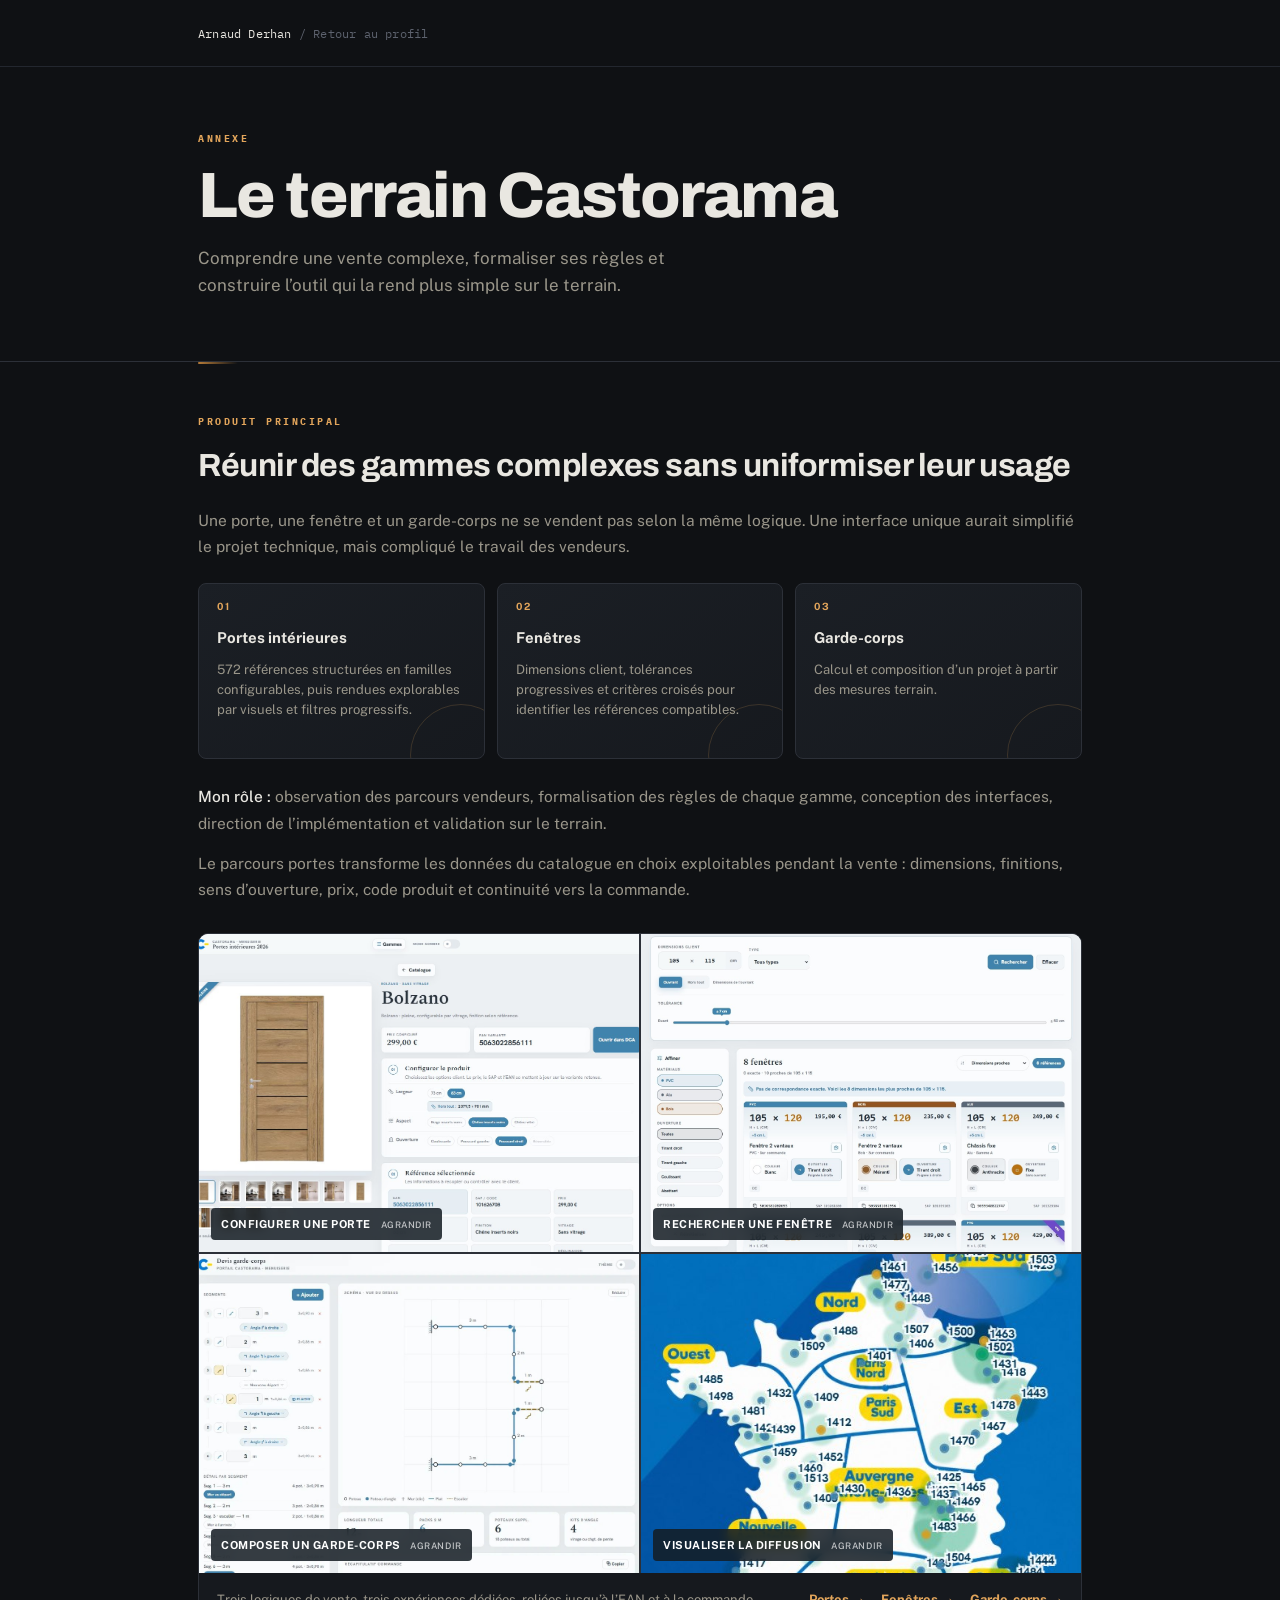
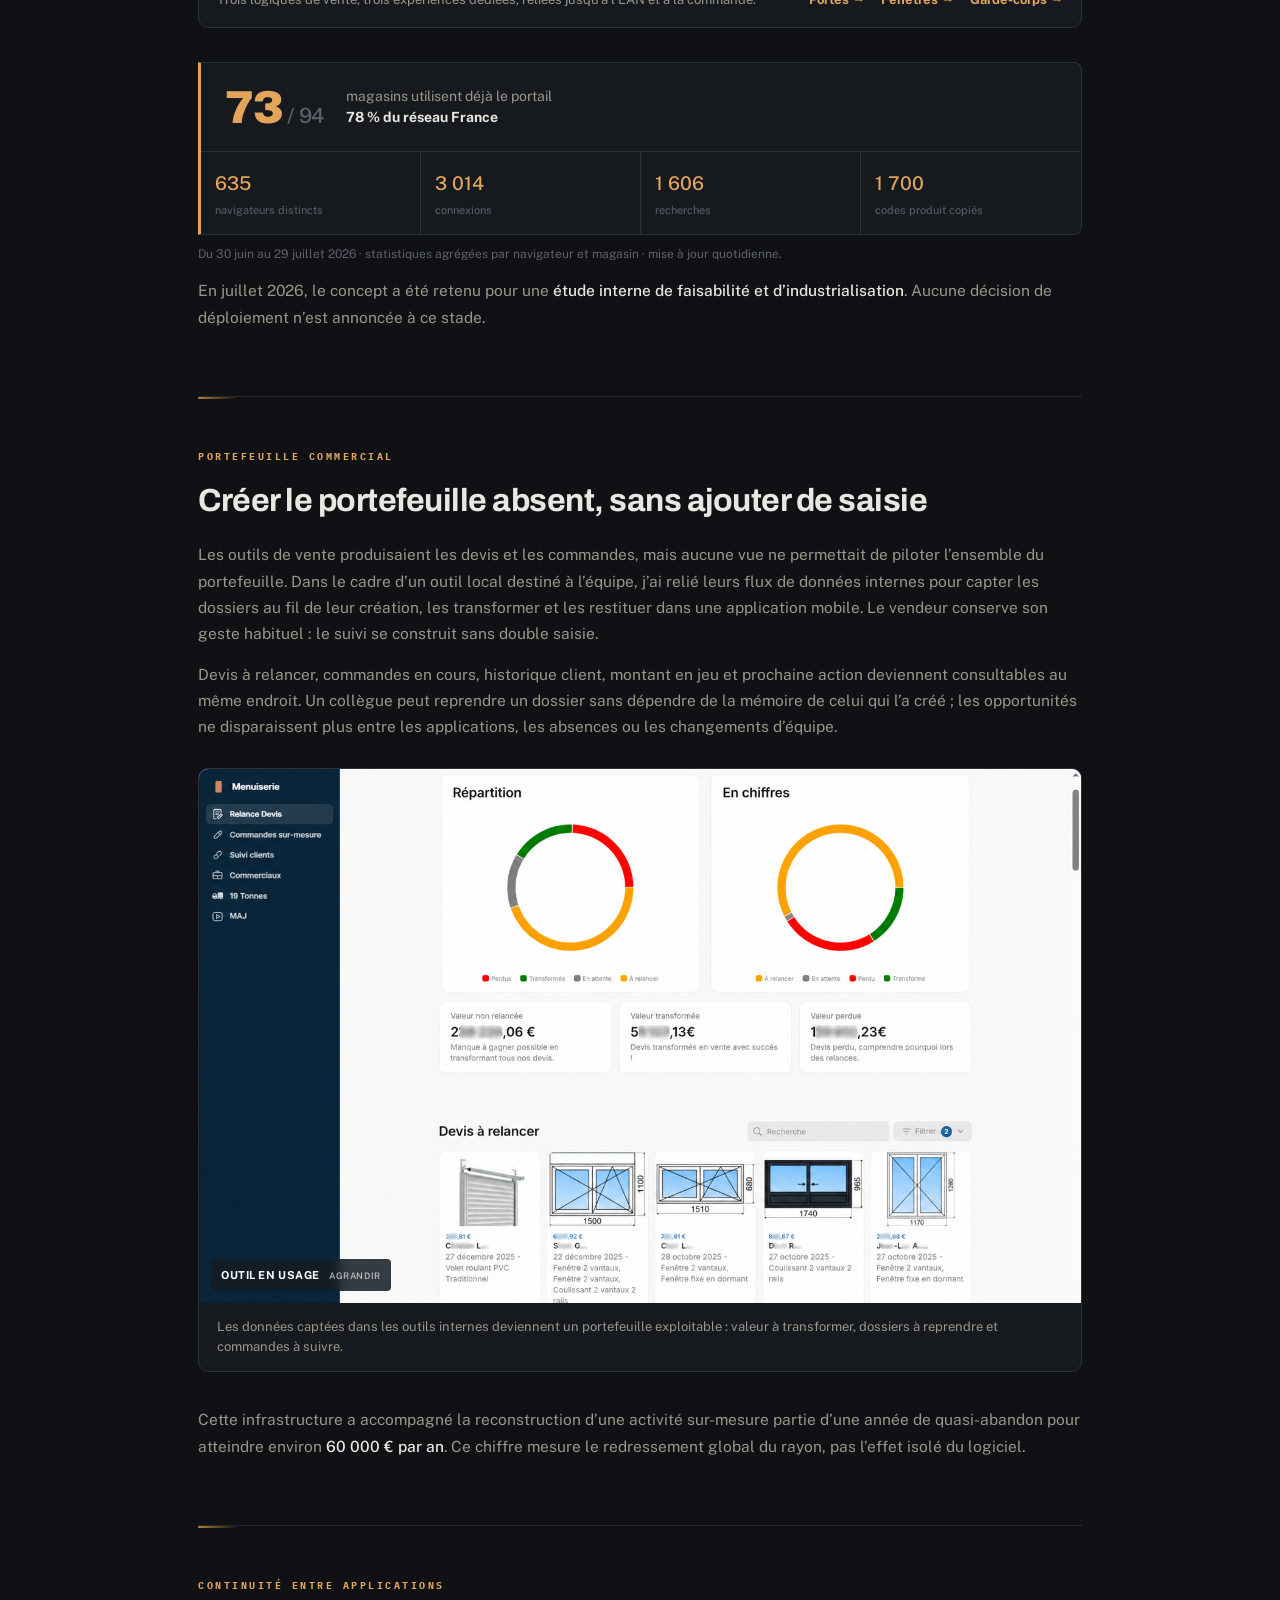
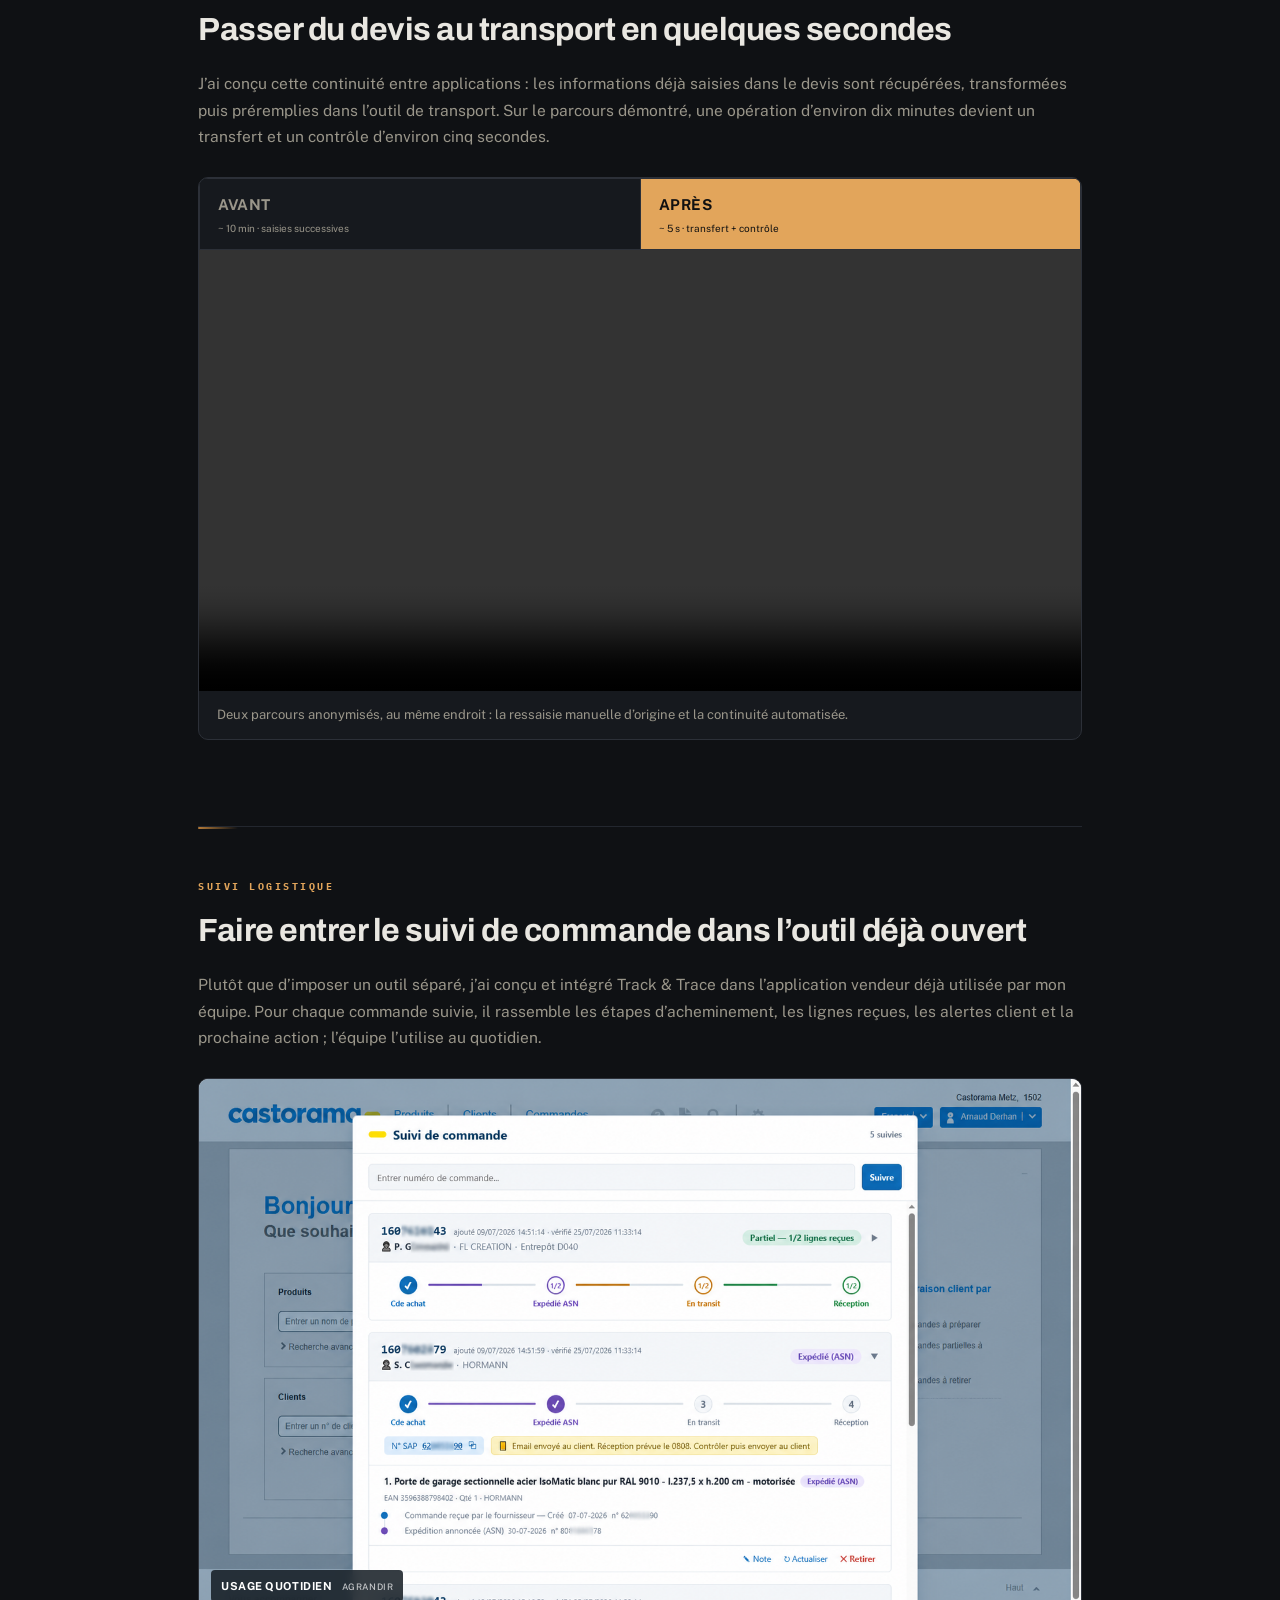
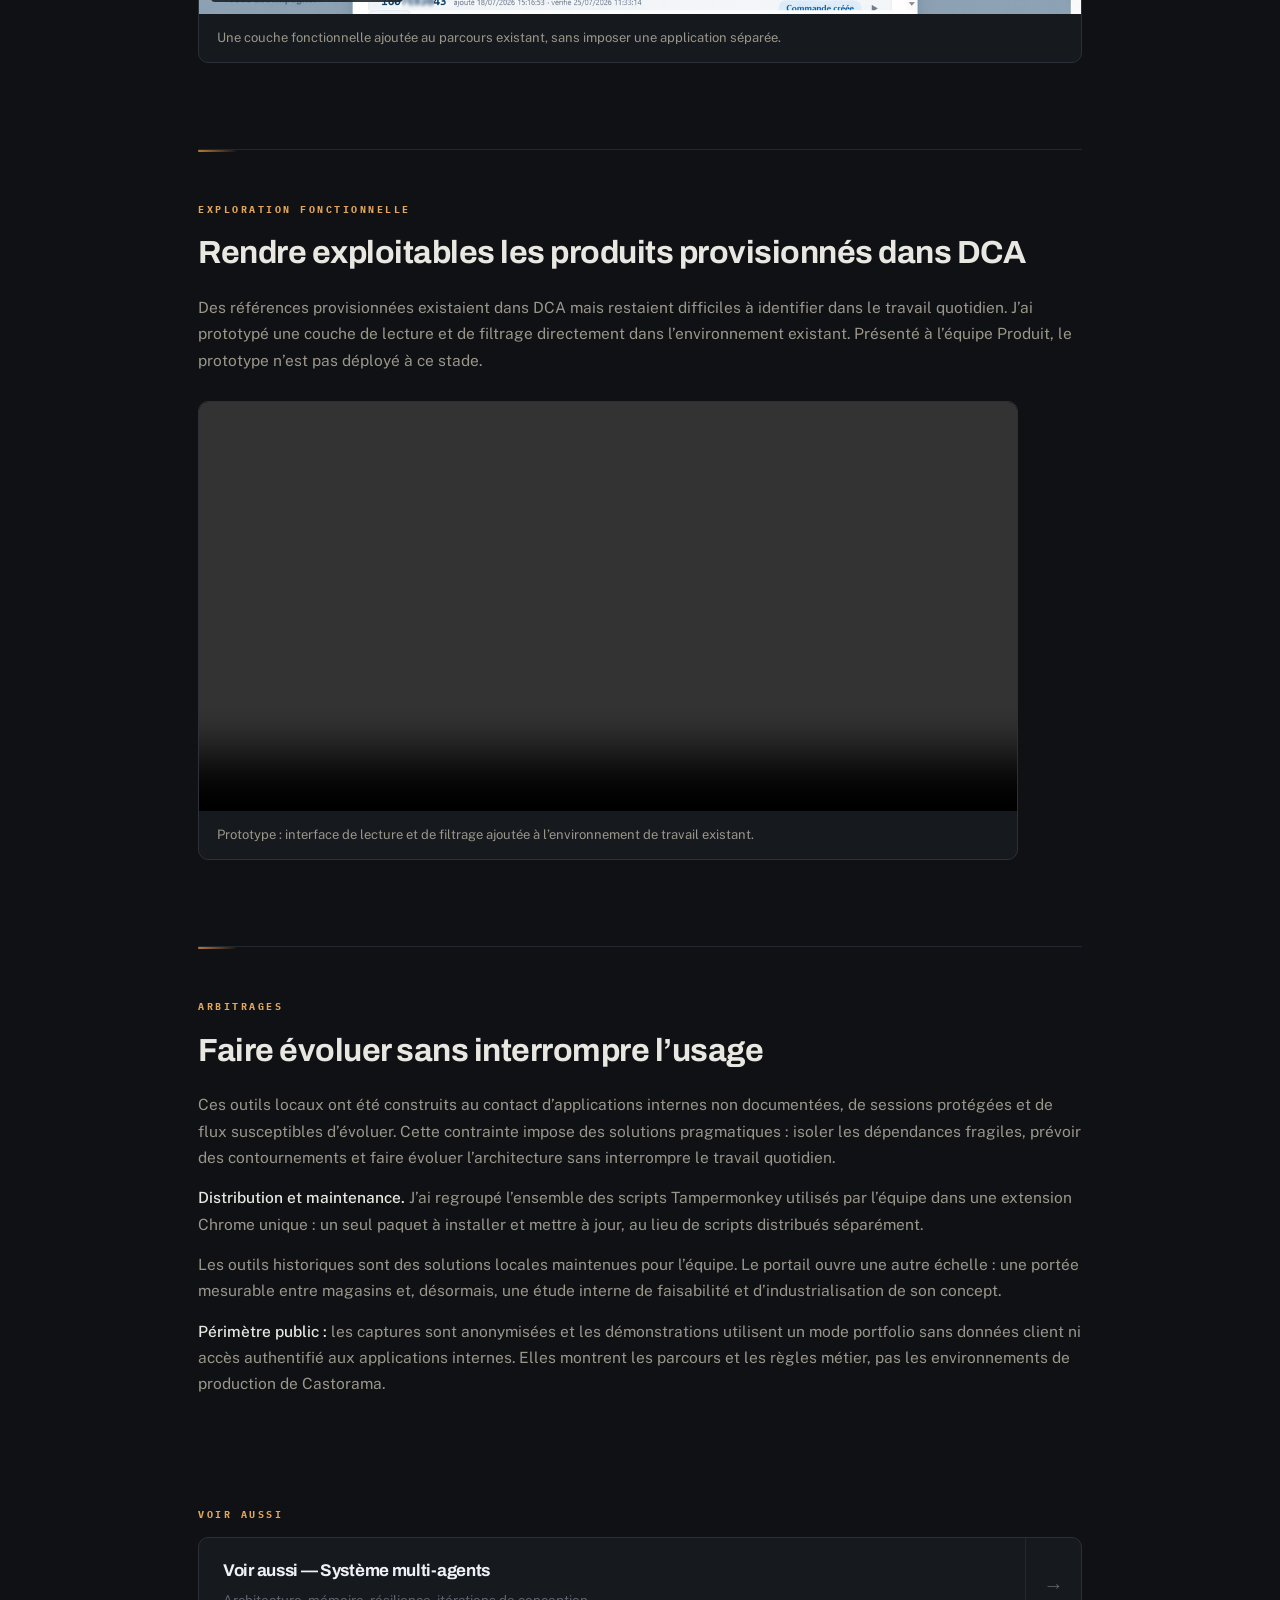
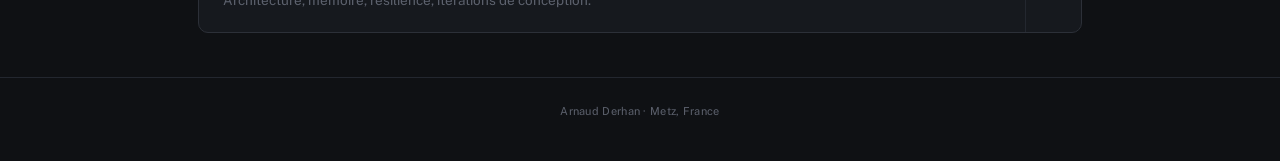
==== commit 46f4a70f: "Add delivery workflow comparison" ====
--- a/castorama.html
+++ b/castorama.html
@@ -107,11 +107,28 @@
     <div class="section-label">Continuit&eacute; entre applications</div>
     <h2>Passer du devis au transport en quelques secondes</h2>
     <p>J&rsquo;ai con&ccedil;u cette continuit&eacute; entre applications&nbsp;: les informations d&eacute;j&agrave; saisies dans le devis sont r&eacute;cup&eacute;r&eacute;es, transform&eacute;es puis pr&eacute;remplies dans l&rsquo;outil de transport. Sur le parcours d&eacute;montr&eacute;, une op&eacute;ration d&rsquo;environ dix minutes devient un transfert et un contr&ocirc;le d&rsquo;environ cinq secondes.</p>
-    <figure class="operational-proof">
-      <video controls muted playsinline preload="metadata" aria-label="Démonstration du préremplissage entre le devis et la solution de transport">
-        <source src="img/devis-transport.mp4" type="video/mp4">
-      </video>
-      <figcaption>D&eacute;monstration anonymis&eacute;e du passage entre devis et transport.</figcaption>
+    <figure class="operational-proof media-compare" data-media-compare>
+      <div class="compare-toolbar" role="tablist" aria-label="Comparer le parcours avant et après automatisation">
+        <button class="compare-tab" type="button" role="tab" aria-selected="false" aria-controls="delivery-before" data-compare-target="before">
+          <span>Avant</span>
+          <small>~ 10 min &middot; saisies successives</small>
+        </button>
+        <button class="compare-tab is-active" type="button" role="tab" aria-selected="true" aria-controls="delivery-after" data-compare-target="after">
+          <span>Apr&egrave;s</span>
+          <small>~ 5 s &middot; transfert + contr&ocirc;le</small>
+        </button>
+      </div>
+      <div class="compare-panel" id="delivery-before" role="tabpanel" data-compare-panel="before" hidden>
+        <video controls muted playsinline preload="metadata" aria-label="Ancien parcours manuel entre le devis et la solution de transport">
+          <source src="img/devis-transport-avant.mp4" type="video/mp4">
+        </video>
+      </div>
+      <div class="compare-panel is-active" id="delivery-after" role="tabpanel" data-compare-panel="after">
+        <video controls muted playsinline preload="metadata" aria-label="Parcours automatisé entre le devis et la solution de transport">
+          <source src="img/devis-transport.mp4" type="video/mp4">
+        </video>
+      </div>
+      <figcaption>Deux parcours anonymis&eacute;s, au m&ecirc;me endroit&nbsp;: la ressaisie manuelle d&rsquo;origine et la continuit&eacute; automatis&eacute;e.</figcaption>
     </figure>
   </section>
 
@@ -226,6 +243,28 @@
       event.clientY > imageBounds.bottom;
     if (outsideImage && !event.target.closest('.lightbox-close')) lightbox.close();
   }, true);
+
+  document.querySelectorAll('[data-media-compare]').forEach((compare) => {
+    const tabs = Array.from(compare.querySelectorAll('[data-compare-target]'));
+    const panels = Array.from(compare.querySelectorAll('[data-compare-panel]'));
+
+    tabs.forEach((tab) => {
+      tab.addEventListener('click', () => {
+        const target = tab.dataset.compareTarget;
+        tabs.forEach((item) => {
+          const active = item === tab;
+          item.classList.toggle('is-active', active);
+          item.setAttribute('aria-selected', String(active));
+        });
+        panels.forEach((panel) => {
+          const active = panel.dataset.comparePanel === target;
+          panel.hidden = !active;
+          panel.classList.toggle('is-active', active);
+          if (!active) panel.querySelector('video')?.pause();
+        });
+      });
+    });
+  });
 </script>
 </body>
 </html>
--- a/styles.css
+++ b/styles.css
@@ -374,6 +374,64 @@
   max-width: 820px;
 }
 
+.compare-toolbar {
+  display: grid;
+  grid-template-columns: repeat(2, minmax(0, 1fr));
+  gap: 1px;
+  padding: 1px;
+  background: var(--border);
+}
+
+.compare-tab {
+  appearance: none;
+  border: 0;
+  padding: 14px 18px;
+  background: var(--surface);
+  color: var(--text-secondary);
+  font: inherit;
+  text-align: left;
+  cursor: pointer;
+  transition: background 160ms ease, color 160ms ease;
+}
+
+.compare-tab span,
+.compare-tab small {
+  display: block;
+}
+
+.compare-tab span {
+  font-family: var(--font-display);
+  font-size: 15px;
+  font-weight: 700;
+  text-transform: uppercase;
+  letter-spacing: .04em;
+}
+
+.compare-tab small {
+  margin-top: 3px;
+  font-family: var(--font-mono);
+  font-size: 10px;
+  line-height: 1.4;
+}
+
+.compare-tab:hover {
+  color: var(--text);
+}
+
+.compare-tab.is-active {
+  background: var(--accent);
+  color: #111;
+}
+
+.compare-tab:focus-visible {
+  outline: 2px solid var(--accent-warm);
+  outline-offset: -3px;
+}
+
+.compare-panel[hidden] {
+  display: none;
+}
+
 .system-flow {
   display: grid;
   grid-template-columns: repeat(9, auto);
@@ -417,6 +475,14 @@
 }
 
 @media (max-width: 640px) {
+  .compare-tab {
+    padding: 12px;
+  }
+
+  .compare-tab small {
+    font-size: 9px;
+  }
+
   .system-flow {
     grid-template-columns: 1fr;
     overflow: visible;
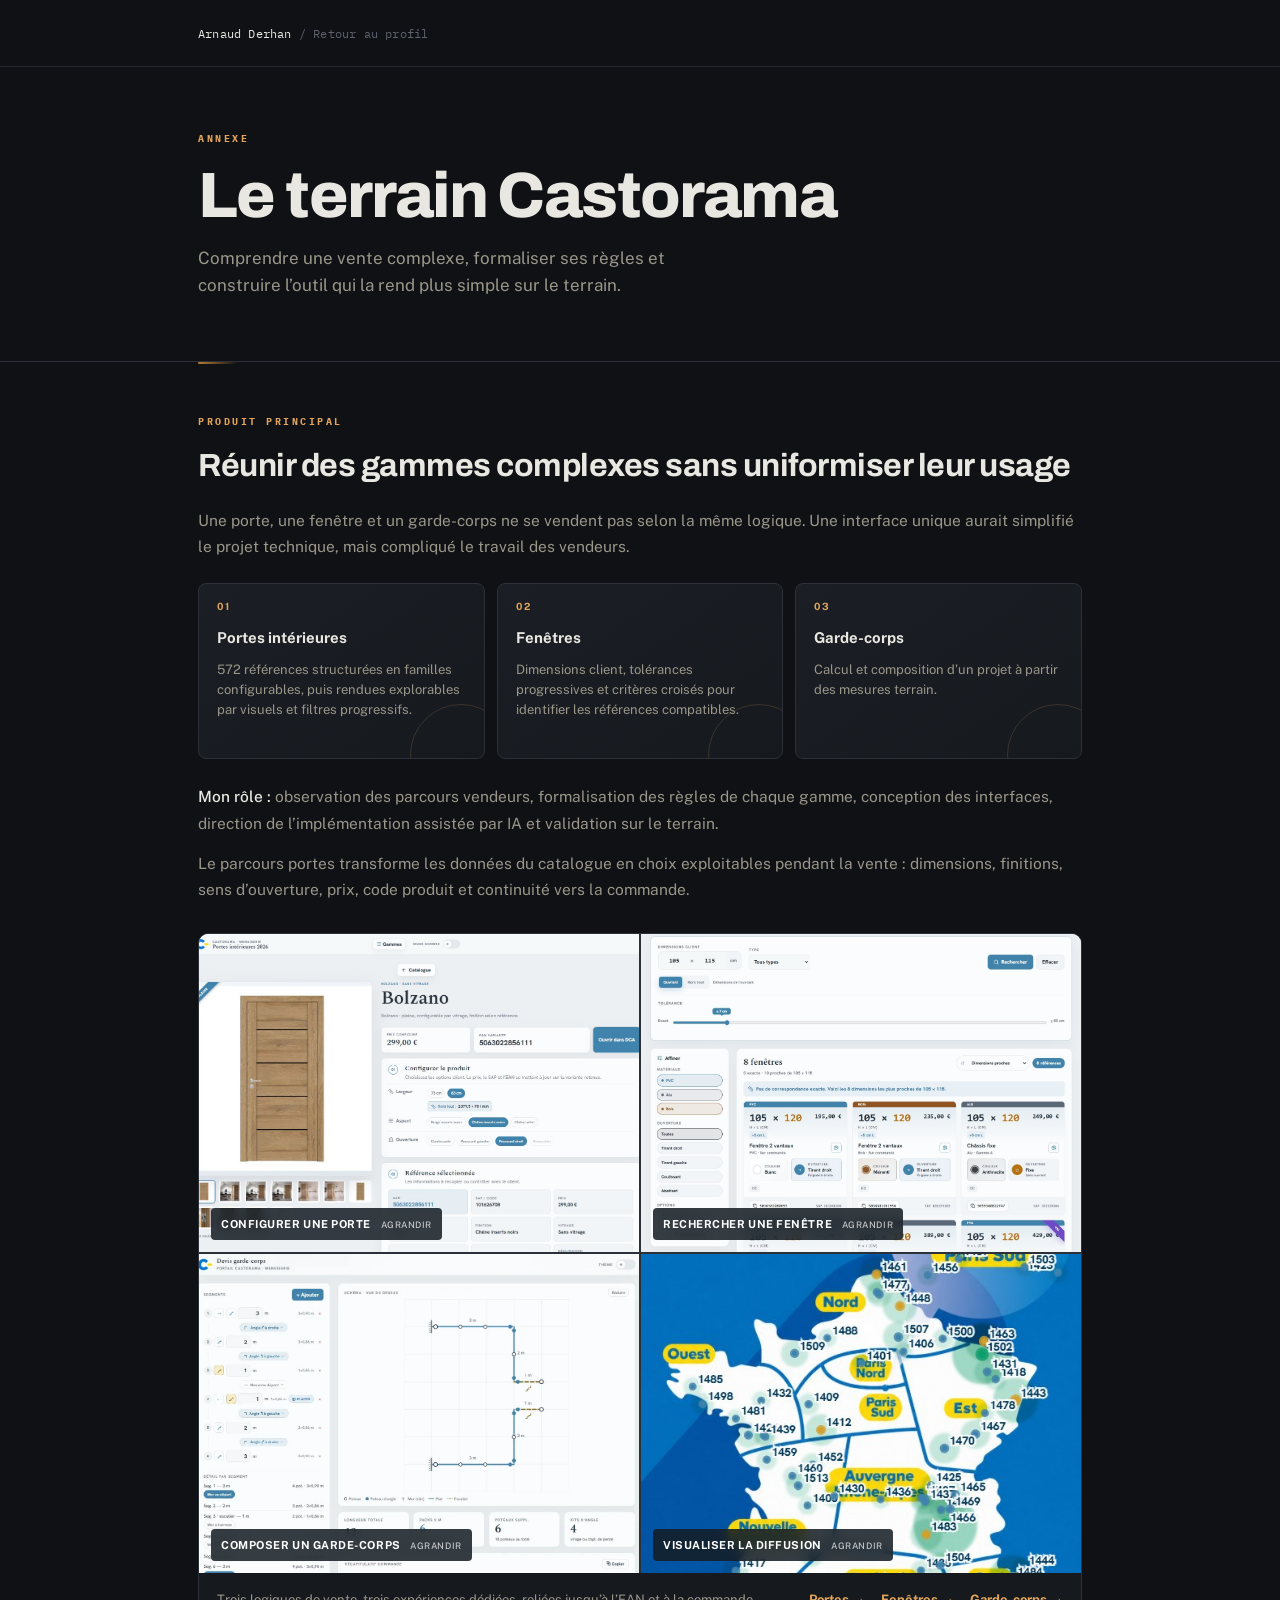
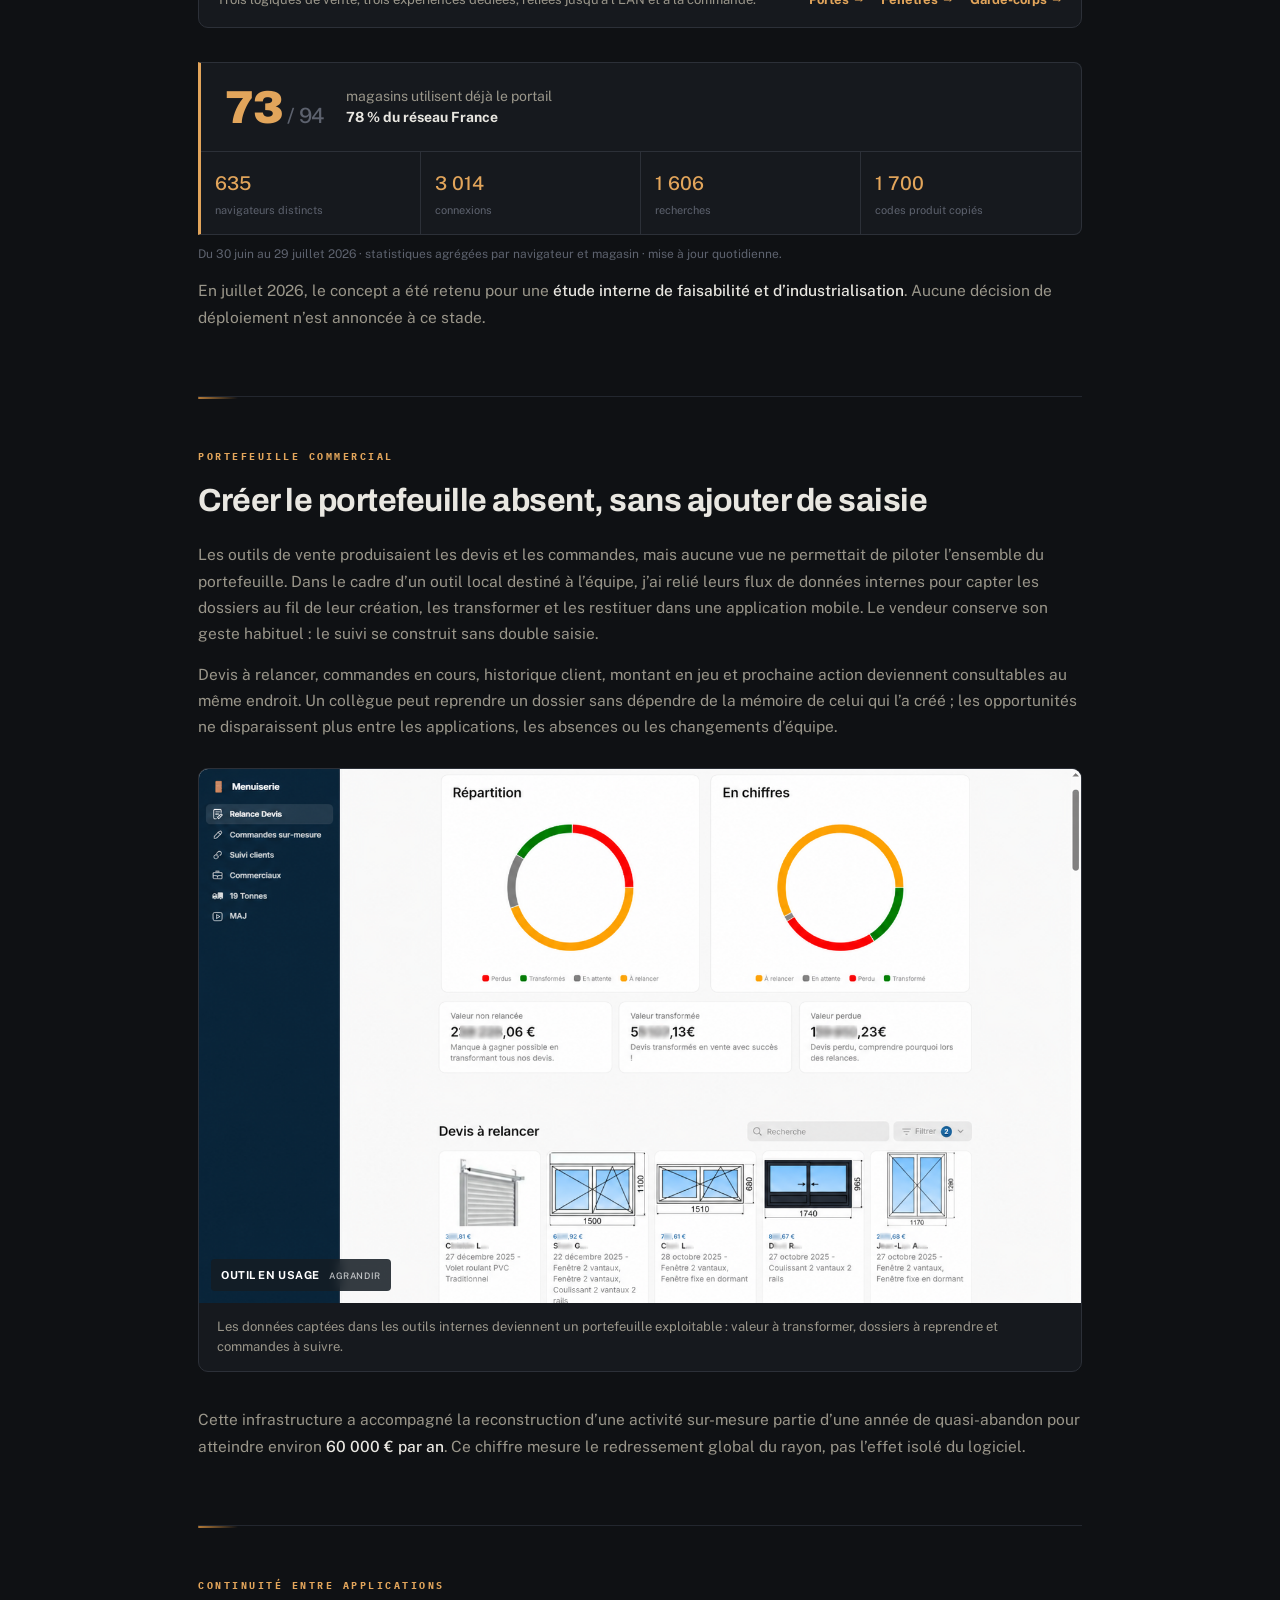
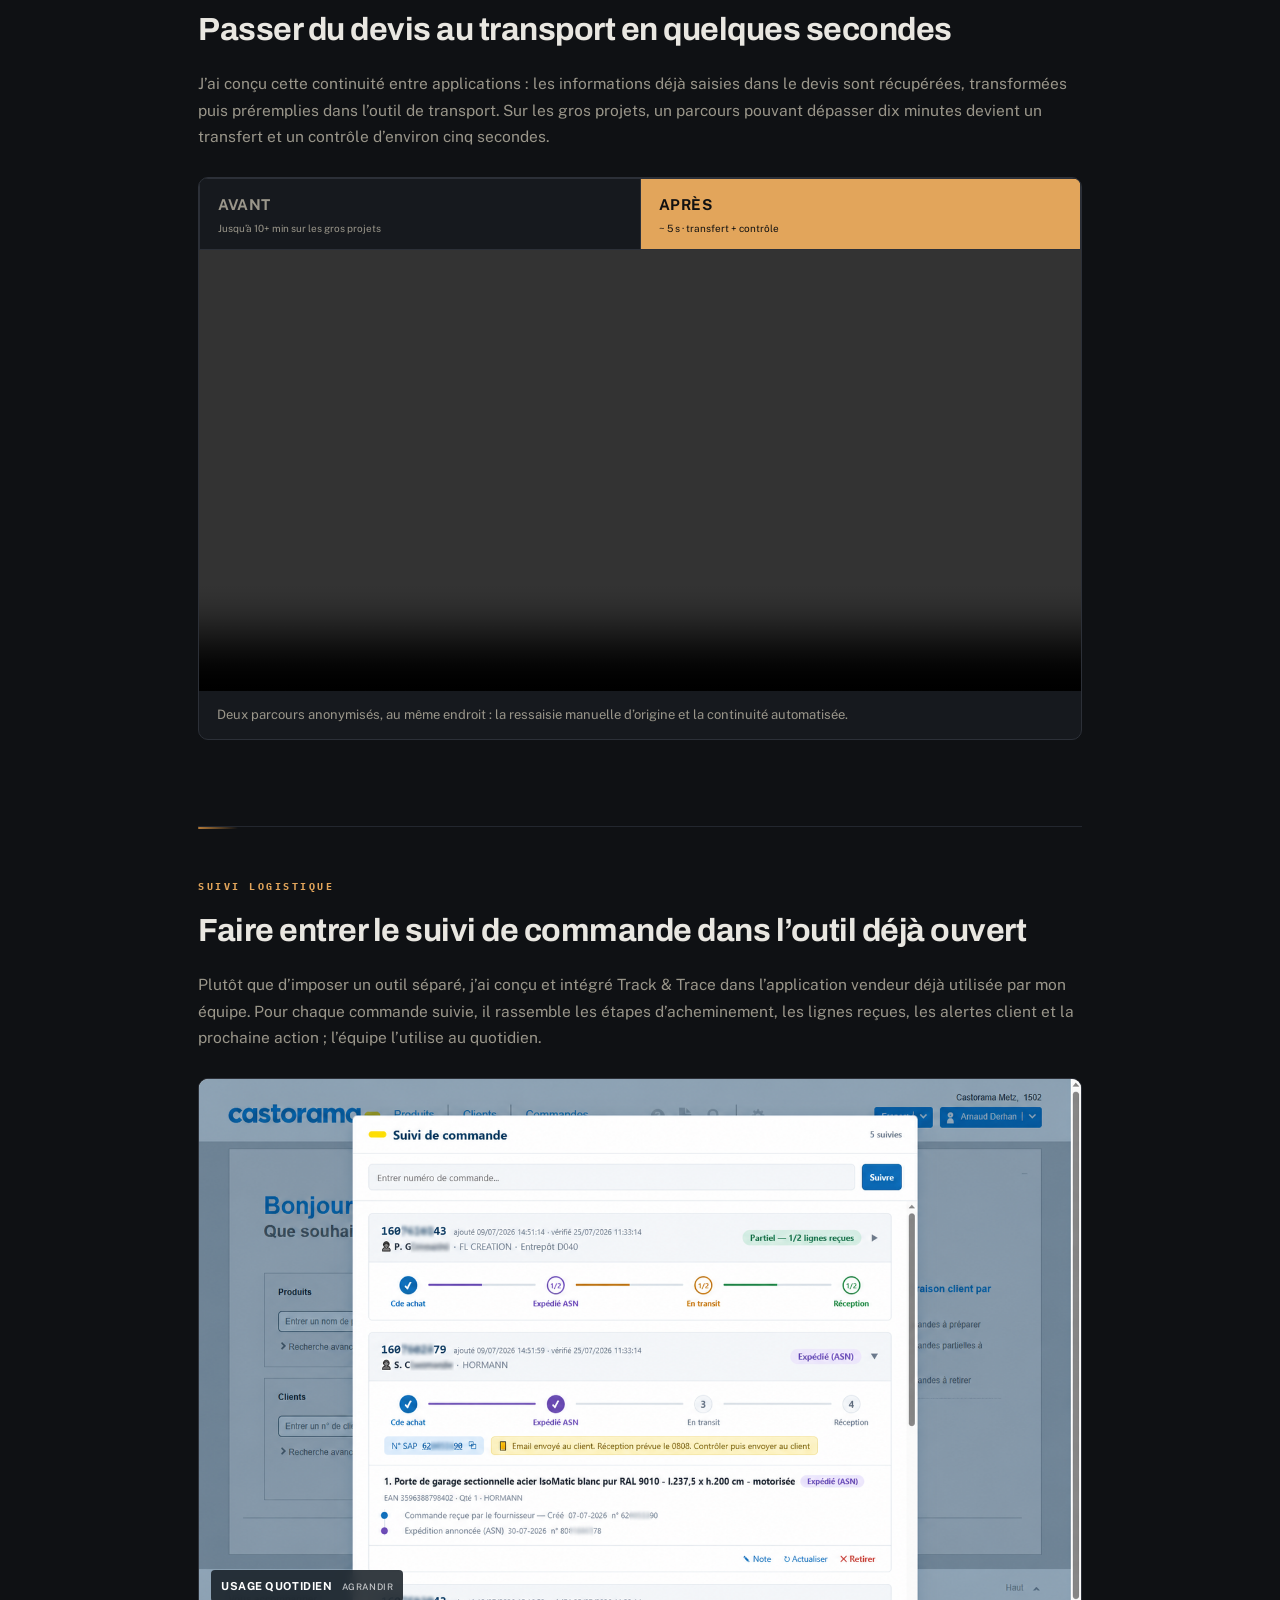
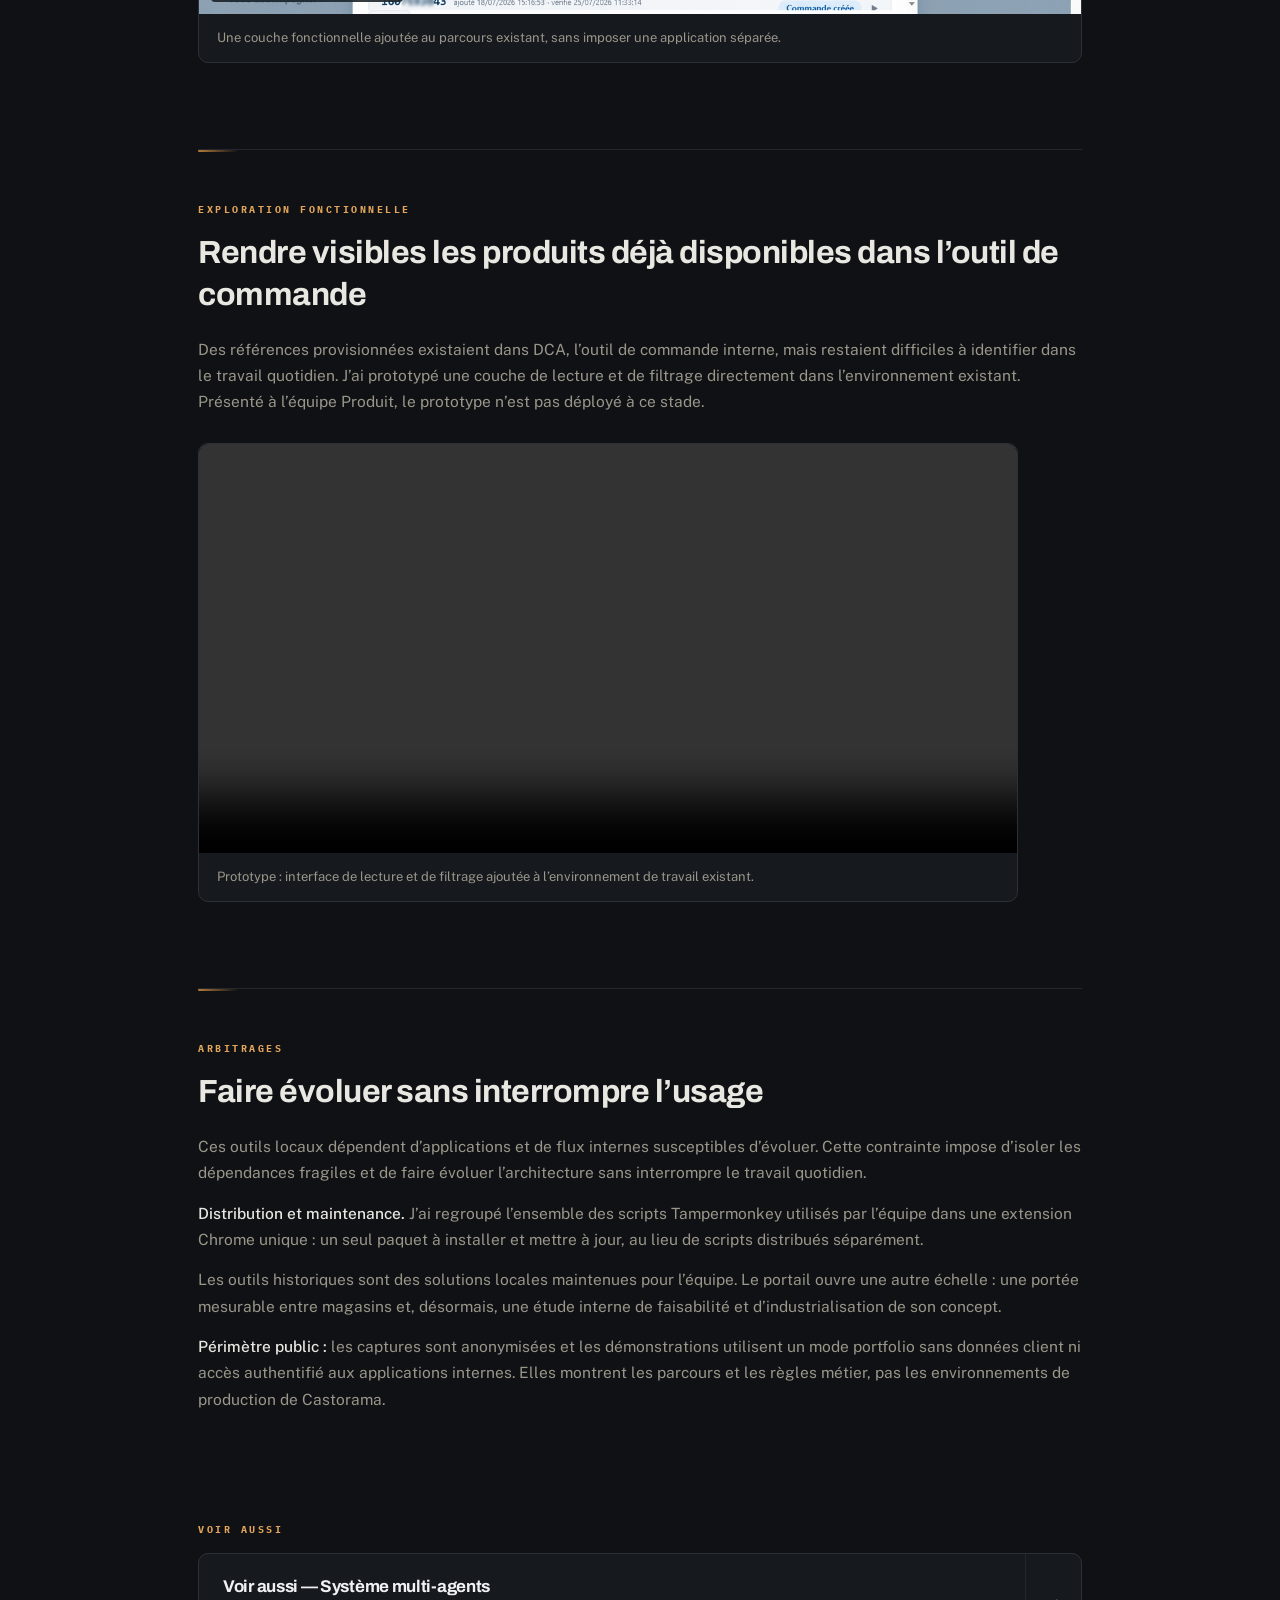
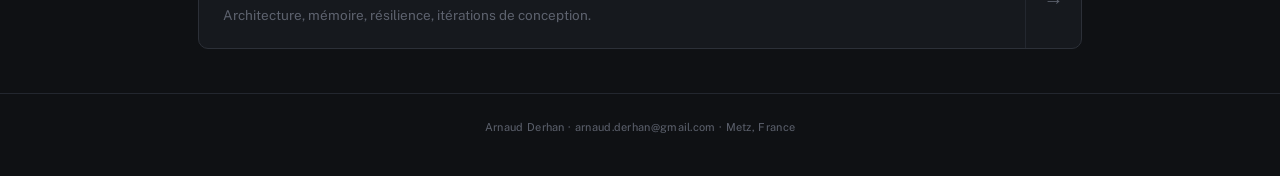
==== commit 495be073: "Sharpen portfolio professional positioning" ====
--- a/castorama.html
+++ b/castorama.html
@@ -36,7 +36,7 @@
       <div class="range-card"><span class="range-index">02</span><div class="name">Fen&ecirc;tres</div><div class="desc">Dimensions client, tol&eacute;rances progressives et crit&egrave;res crois&eacute;s pour identifier les r&eacute;f&eacute;rences compatibles.</div></div>
       <div class="range-card"><span class="range-index">03</span><div class="name">Garde-corps</div><div class="desc">Calcul et composition d&rsquo;un projet &agrave; partir des mesures terrain.</div></div>
     </div>
-    <p><strong>Mon r&ocirc;le&nbsp;:</strong> observation des parcours vendeurs, formalisation des r&egrave;gles de chaque gamme, conception des interfaces, direction de l&rsquo;impl&eacute;mentation et validation sur le terrain.</p>
+    <p><strong>Mon r&ocirc;le&nbsp;:</strong> observation des parcours vendeurs, formalisation des r&egrave;gles de chaque gamme, conception des interfaces, direction de l&rsquo;impl&eacute;mentation assist&eacute;e par IA et validation sur le terrain.</p>
     <p>Le parcours portes transforme les donn&eacute;es du catalogue en choix exploitables pendant la vente&nbsp;: dimensions, finitions, sens d&rsquo;ouverture, prix, code produit et continuit&eacute; vers la commande.</p>
     <figure class="product-proof product-proof-gallery">
       <div class="proof-gallery">
@@ -106,12 +106,12 @@
   <section class="section">
     <div class="section-label">Continuit&eacute; entre applications</div>
     <h2>Passer du devis au transport en quelques secondes</h2>
-    <p>J&rsquo;ai con&ccedil;u cette continuit&eacute; entre applications&nbsp;: les informations d&eacute;j&agrave; saisies dans le devis sont r&eacute;cup&eacute;r&eacute;es, transform&eacute;es puis pr&eacute;remplies dans l&rsquo;outil de transport. Sur le parcours d&eacute;montr&eacute;, une op&eacute;ration d&rsquo;environ dix minutes devient un transfert et un contr&ocirc;le d&rsquo;environ cinq secondes.</p>
+    <p>J&rsquo;ai con&ccedil;u cette continuit&eacute; entre applications&nbsp;: les informations d&eacute;j&agrave; saisies dans le devis sont r&eacute;cup&eacute;r&eacute;es, transform&eacute;es puis pr&eacute;remplies dans l&rsquo;outil de transport. Sur les gros projets, un parcours pouvant d&eacute;passer dix minutes devient un transfert et un contr&ocirc;le d&rsquo;environ cinq secondes.</p>
     <figure class="operational-proof media-compare" data-media-compare>
       <div class="compare-toolbar" role="tablist" aria-label="Comparer le parcours avant et après automatisation">
         <button class="compare-tab" type="button" role="tab" aria-selected="false" aria-controls="delivery-before" data-compare-target="before">
           <span>Avant</span>
-          <small>~ 10 min &middot; saisies successives</small>
+          <small>Jusqu&rsquo;&agrave; 10+ min sur les gros projets</small>
         </button>
         <button class="compare-tab is-active" type="button" role="tab" aria-selected="true" aria-controls="delivery-after" data-compare-target="after">
           <span>Apr&egrave;s</span>
@@ -147,8 +147,8 @@
 
   <section class="section">
     <div class="section-label">Exploration fonctionnelle</div>
-    <h2>Rendre exploitables les produits provisionn&eacute;s dans DCA</h2>
-    <p>Des r&eacute;f&eacute;rences provisionn&eacute;es existaient dans DCA mais restaient difficiles &agrave; identifier dans le travail quotidien. J&rsquo;ai prototyp&eacute; une couche de lecture et de filtrage directement dans l&rsquo;environnement existant. Pr&eacute;sent&eacute; &agrave; l&rsquo;&eacute;quipe Produit, le prototype n&rsquo;est pas d&eacute;ploy&eacute; &agrave; ce stade.</p>
+    <h2>Rendre visibles les produits d&eacute;j&agrave; disponibles dans l&rsquo;outil de commande</h2>
+    <p>Des r&eacute;f&eacute;rences provisionn&eacute;es existaient dans DCA, l&rsquo;outil de commande interne, mais restaient difficiles &agrave; identifier dans le travail quotidien. J&rsquo;ai prototyp&eacute; une couche de lecture et de filtrage directement dans l&rsquo;environnement existant. Pr&eacute;sent&eacute; &agrave; l&rsquo;&eacute;quipe Produit, le prototype n&rsquo;est pas d&eacute;ploy&eacute; &agrave; ce stade.</p>
     <figure class="operational-proof operational-proof--compact">
       <video controls muted playsinline preload="metadata" aria-label="Démonstration du prototype pour les produits provisionnés dans DCA">
         <source src="img/dca-provisionnes.mp4" type="video/mp4">
@@ -161,7 +161,7 @@
   <section class="section">
     <div class="section-label">Arbitrages</div>
     <h2>Faire &eacute;voluer sans interrompre l&rsquo;usage</h2>
-    <p>Ces outils locaux ont &eacute;t&eacute; construits au contact d&rsquo;applications internes non document&eacute;es, de sessions prot&eacute;g&eacute;es et de flux susceptibles d&rsquo;&eacute;voluer. Cette contrainte impose des solutions pragmatiques&nbsp;: isoler les d&eacute;pendances fragiles, pr&eacute;voir des contournements et faire &eacute;voluer l&rsquo;architecture sans interrompre le travail quotidien.</p>
+    <p>Ces outils locaux d&eacute;pendent d&rsquo;applications et de flux internes susceptibles d&rsquo;&eacute;voluer. Cette contrainte impose d&rsquo;isoler les d&eacute;pendances fragiles et de faire &eacute;voluer l&rsquo;architecture sans interrompre le travail quotidien.</p>
     <p><strong>Distribution et maintenance.</strong> J&rsquo;ai regroup&eacute; l&rsquo;ensemble des scripts Tampermonkey utilis&eacute;s par l&rsquo;&eacute;quipe dans une extension Chrome unique&nbsp;: un seul paquet &agrave; installer et mettre &agrave; jour, au lieu de scripts distribu&eacute;s s&eacute;par&eacute;ment.</p>
     <p>Les outils historiques sont des solutions locales maintenues pour l&rsquo;&eacute;quipe. Le portail ouvre une autre &eacute;chelle&nbsp;: une port&eacute;e mesurable entre magasins et, d&eacute;sormais, une &eacute;tude interne de faisabilit&eacute; et d&rsquo;industrialisation de son concept.</p>
     <p><strong>P&eacute;rim&egrave;tre public&nbsp;:</strong> les captures sont anonymis&eacute;es et les d&eacute;monstrations utilisent un mode portfolio sans donn&eacute;es client ni acc&egrave;s authentifi&eacute; aux applications internes. Elles montrent les parcours et les r&egrave;gles m&eacute;tier, pas les environnements de production de Castorama.</p>
@@ -185,7 +185,7 @@
 
 <footer class="footer">
   <div class="container">
-    Arnaud Derhan &middot; Metz, France
+    Arnaud Derhan &middot; <a href="mailto:arnaud.derhan@gmail.com">arnaud.derhan@gmail.com</a> &middot; Metz, France
   </div>
 </footer>
 
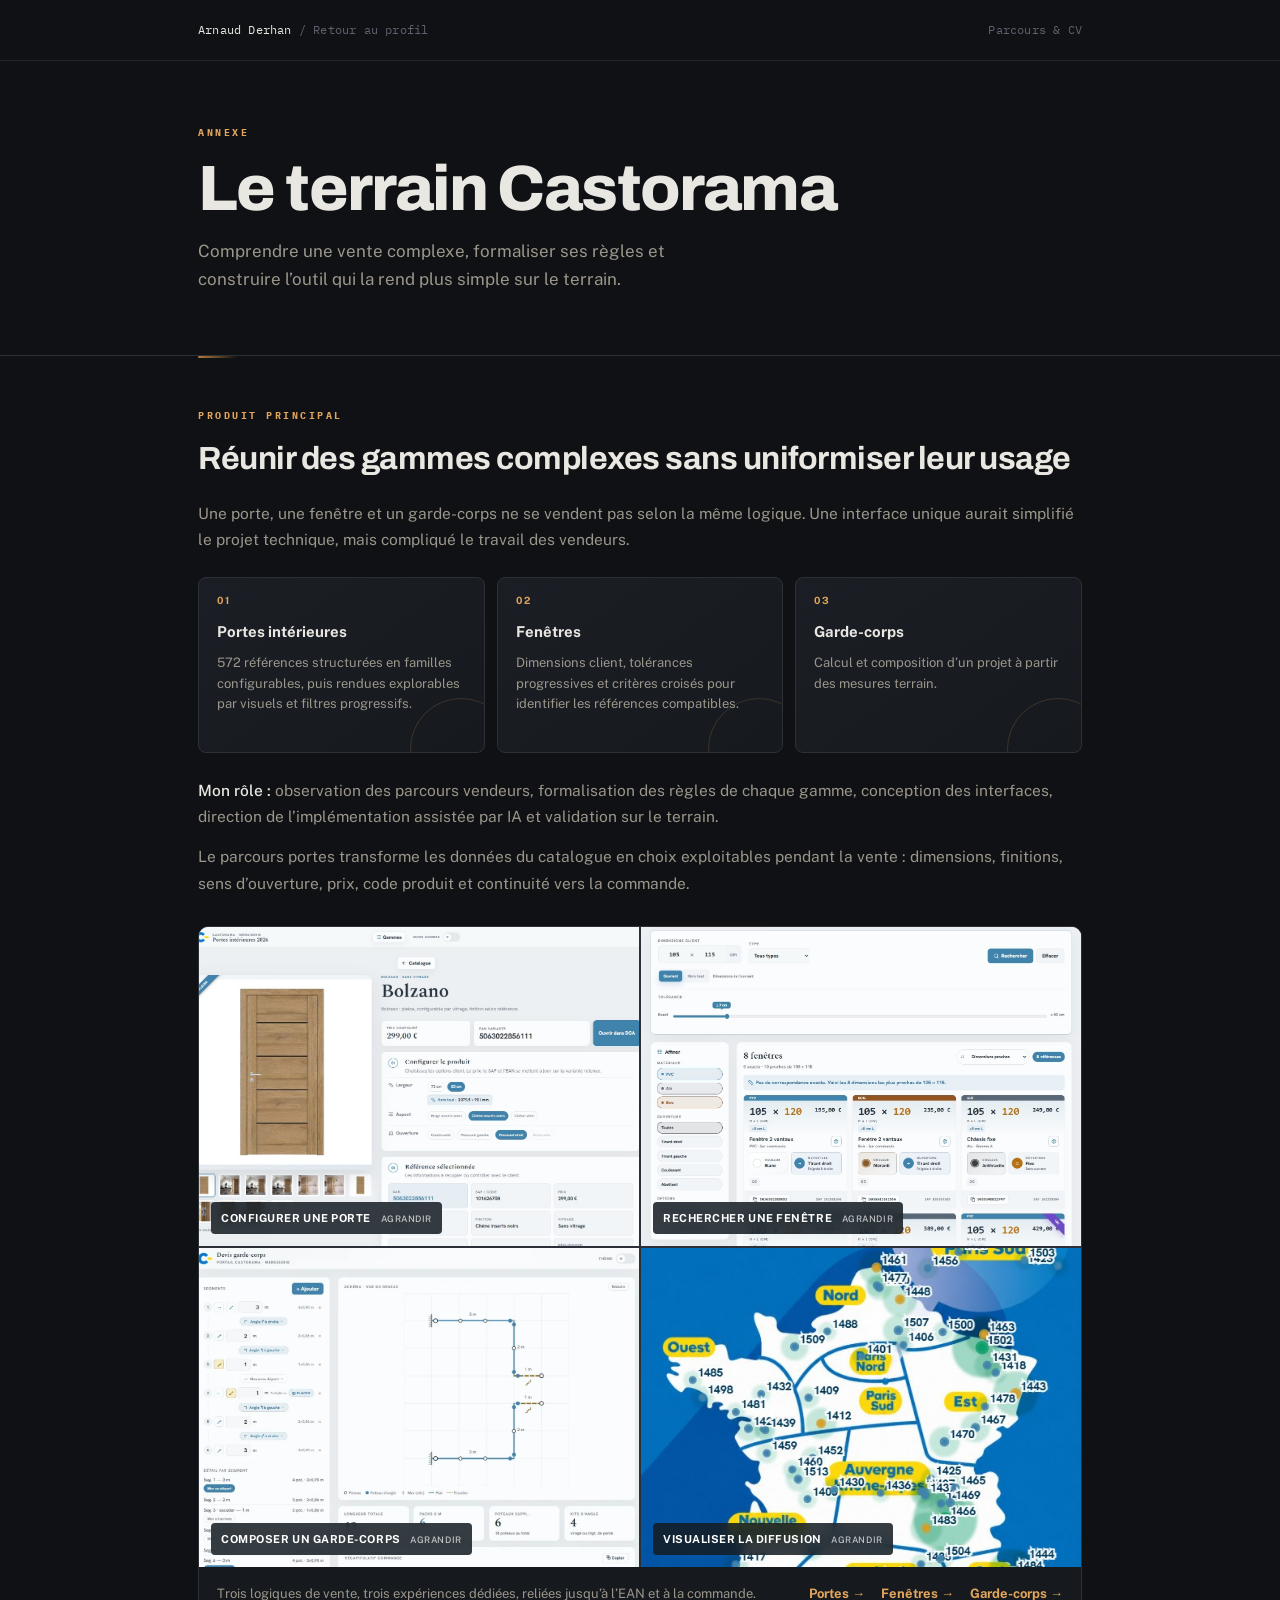
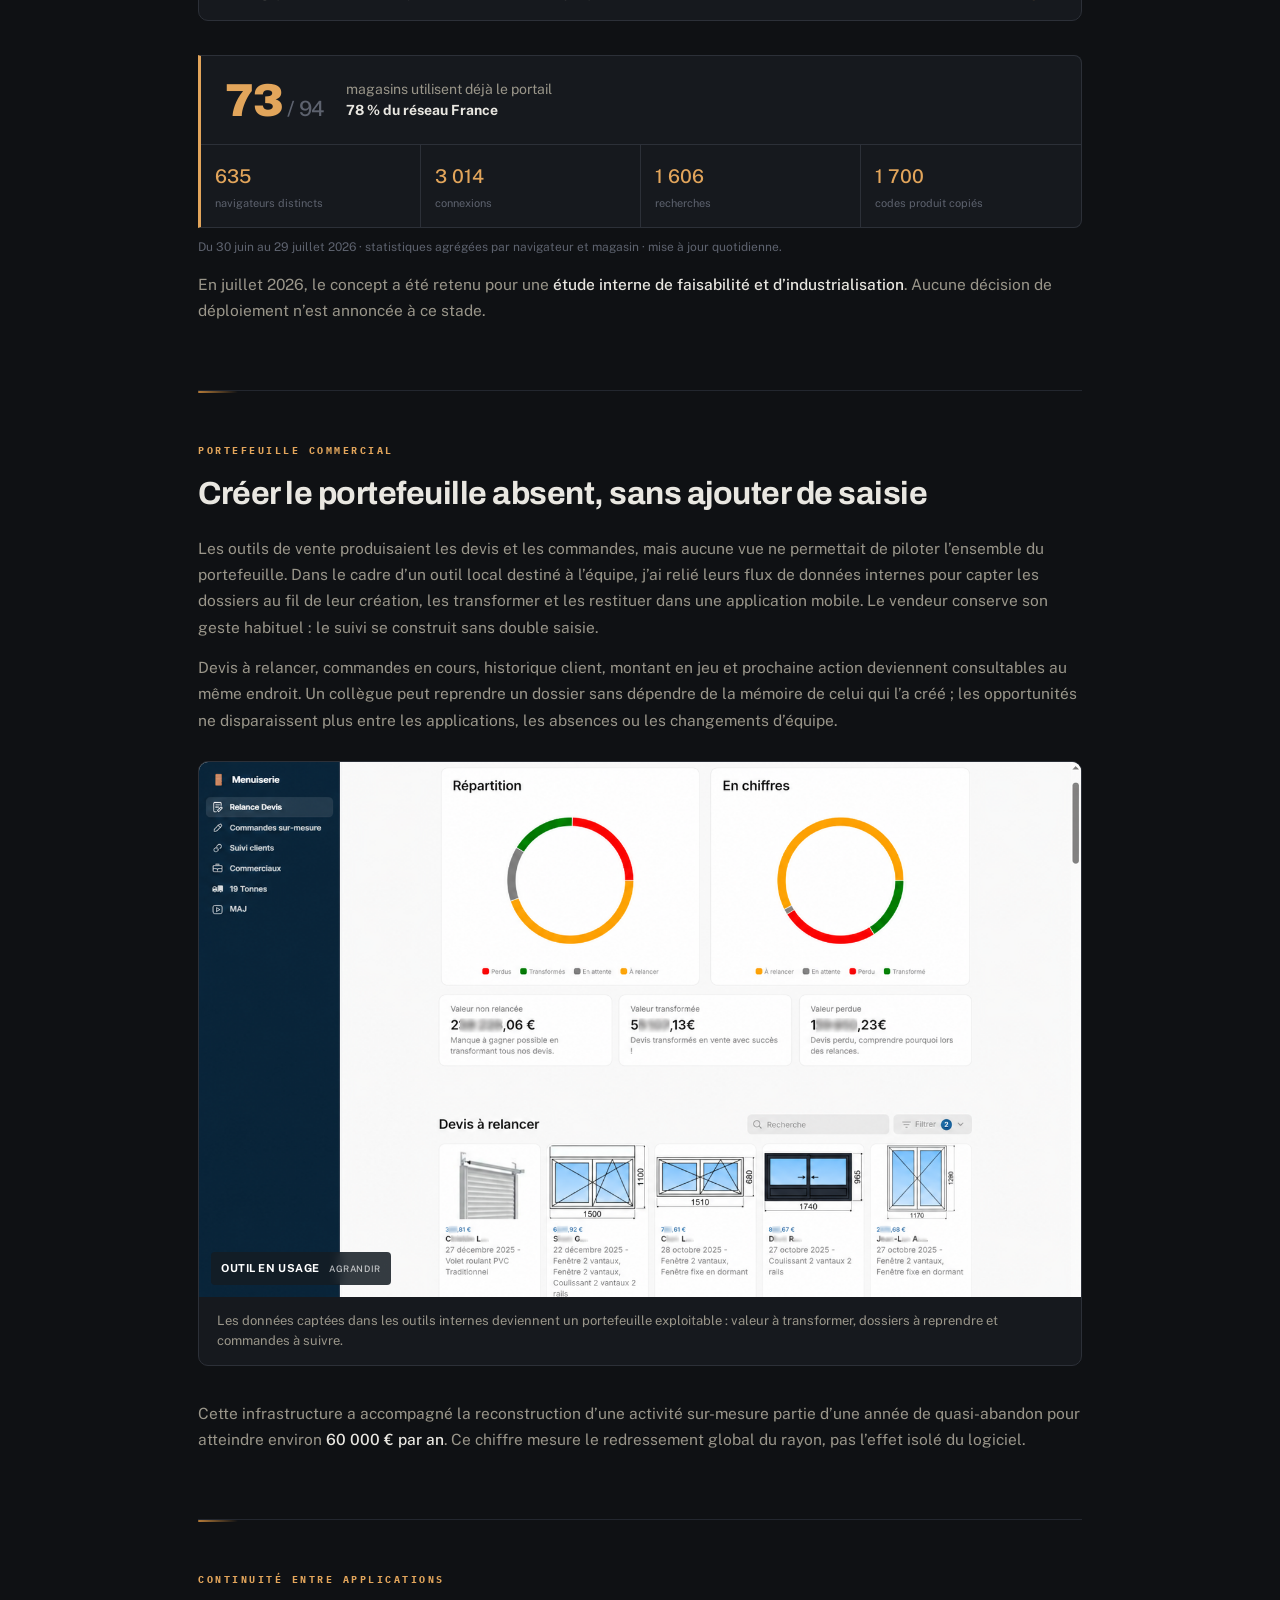
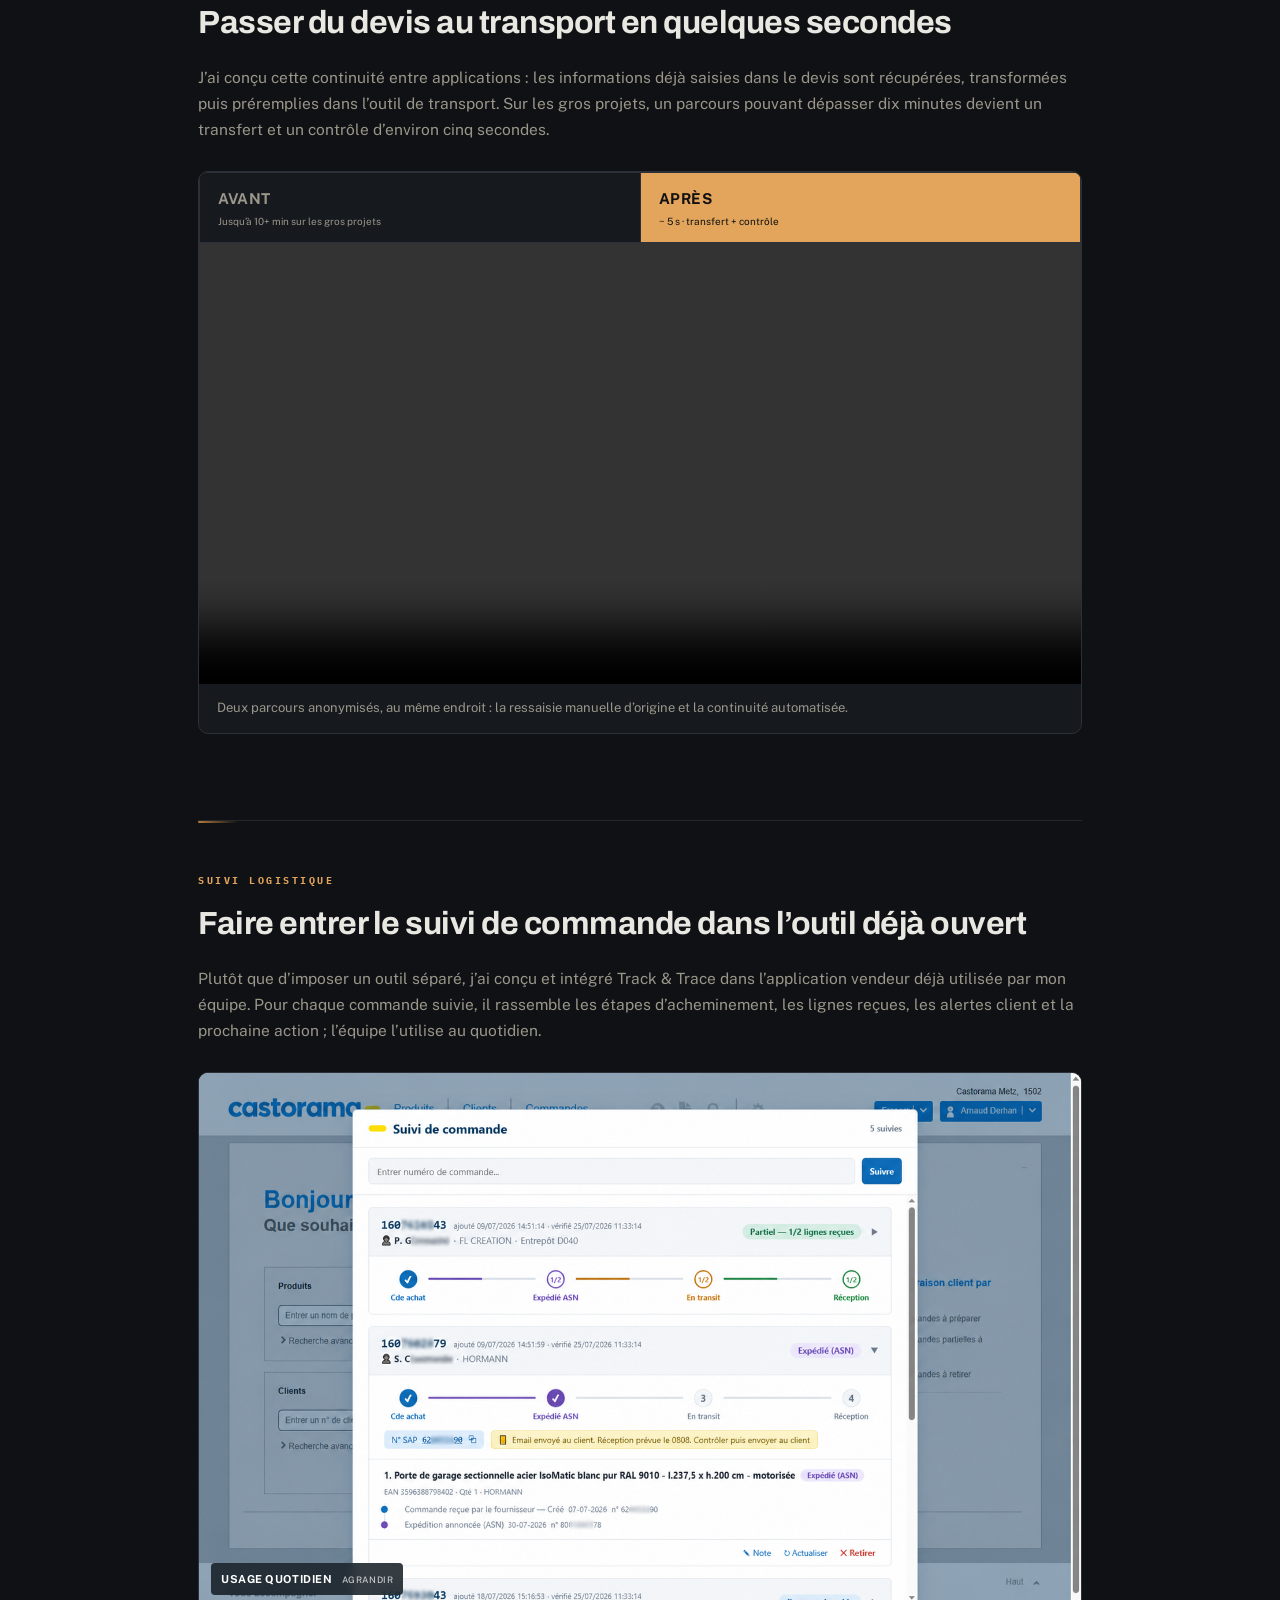
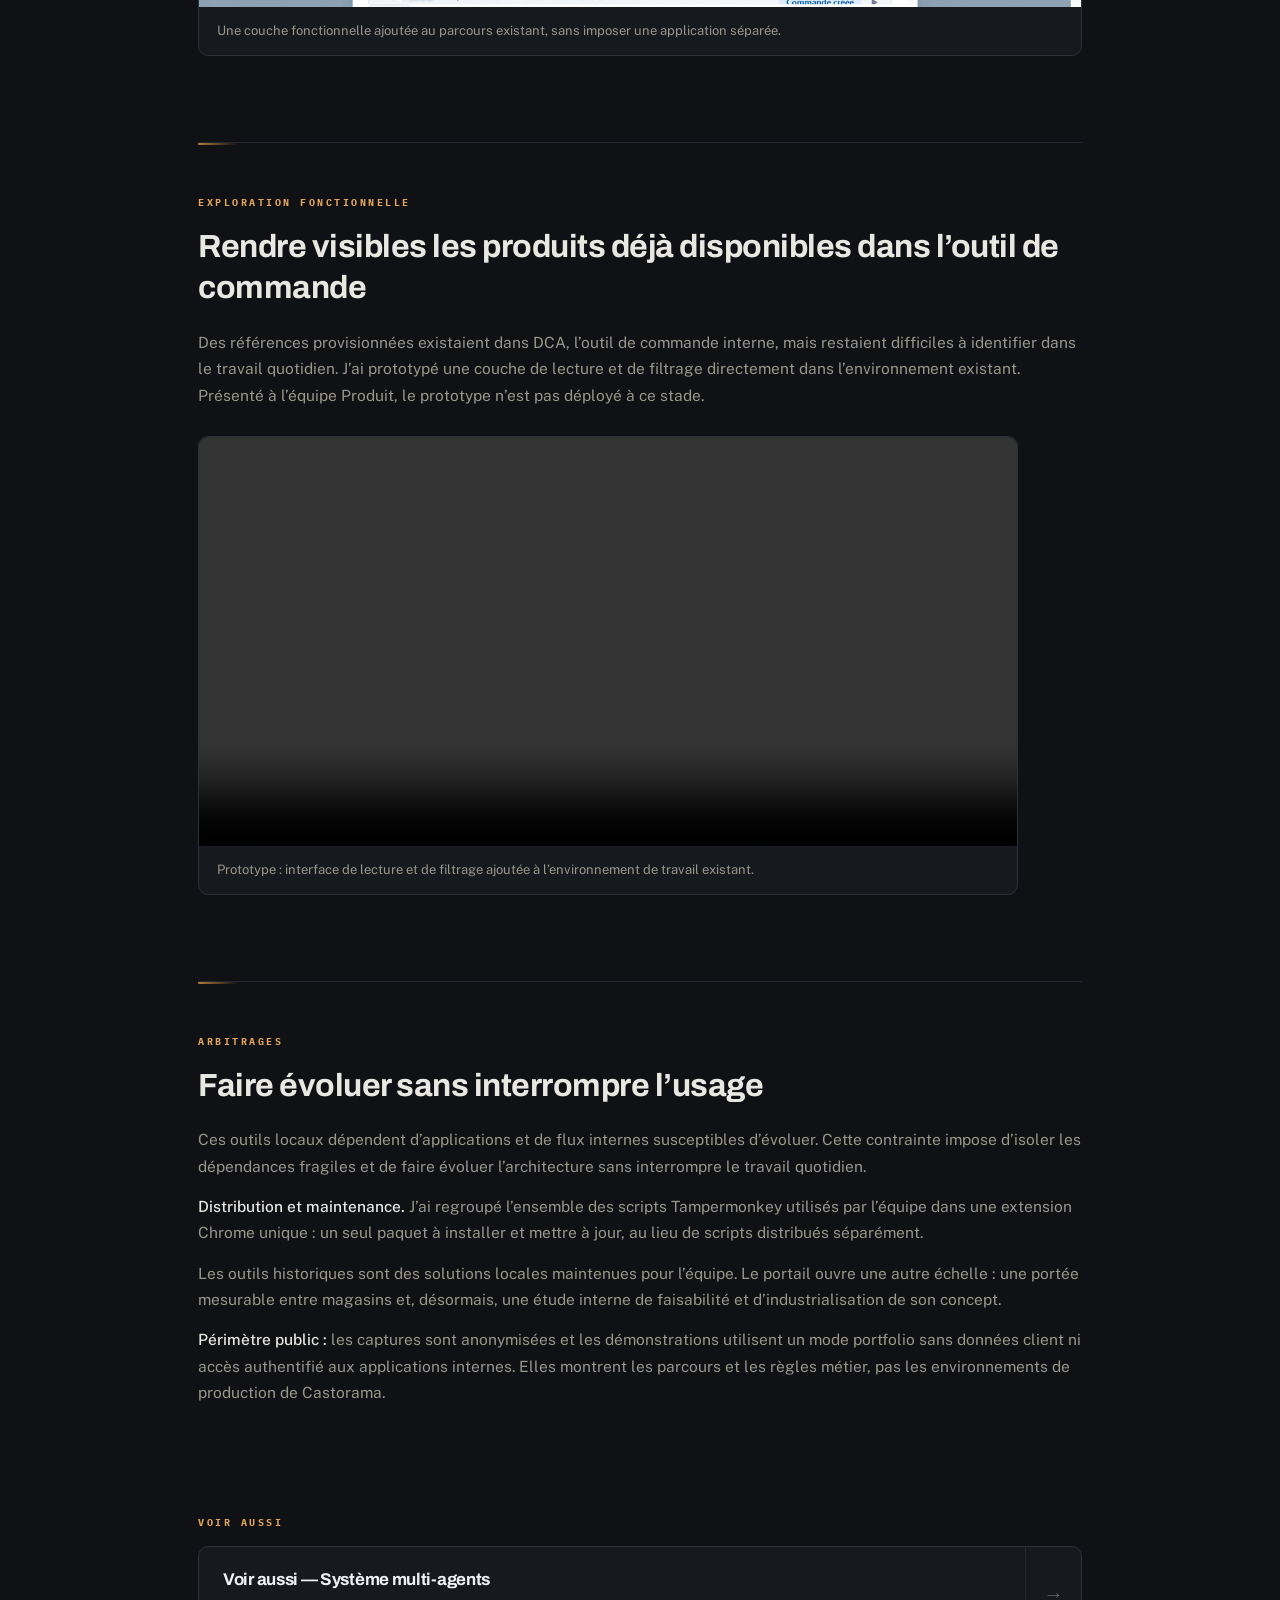
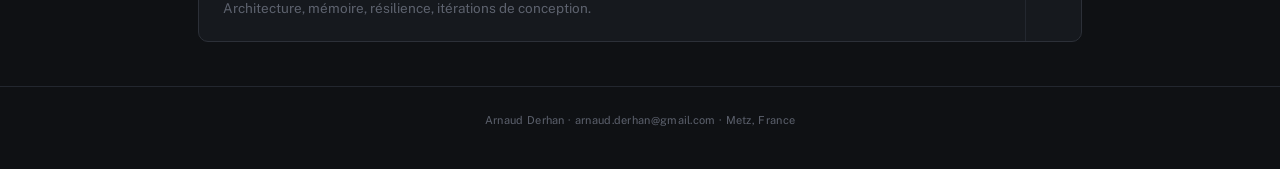
==== commit ab53cf26: "Add canonical CV source and web-native career page" ====
--- a/castorama.html
+++ b/castorama.html
@@ -14,6 +14,7 @@
 <div class="back-nav">
   <div class="container">
     <a href="index.html"><span>Arnaud Derhan</span> / Retour au profil</a>
+    <a href="cv.html">Parcours &amp; CV</a>
   </div>
 </div>
 
--- a/styles.css
+++ b/styles.css
@@ -921,6 +921,12 @@
   border-bottom: 1px solid var(--border-subtle);
 }
 
+.back-nav .container {
+  display: flex;
+  justify-content: space-between;
+  gap: 24px;
+}
+
 .back-nav a {
   font-family: 'IBM Plex Mono', monospace;
   font-size: 12px;
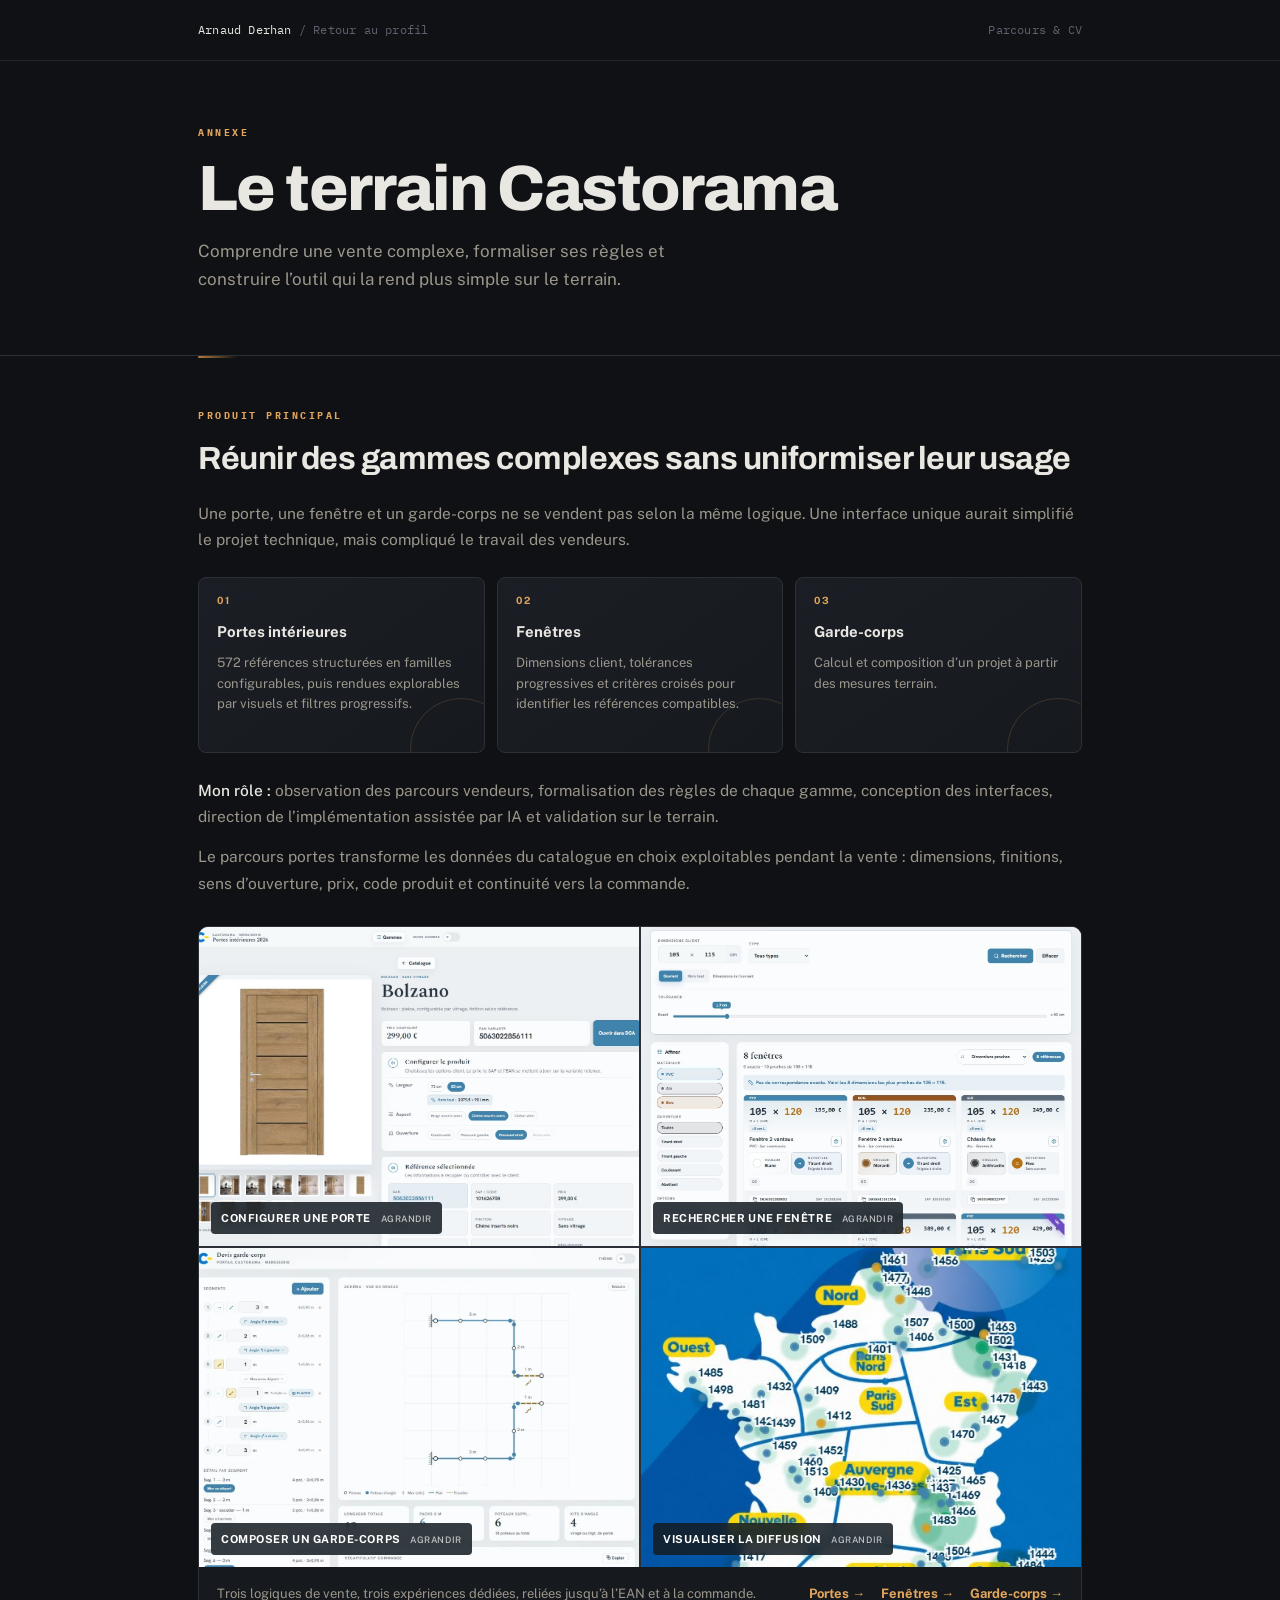
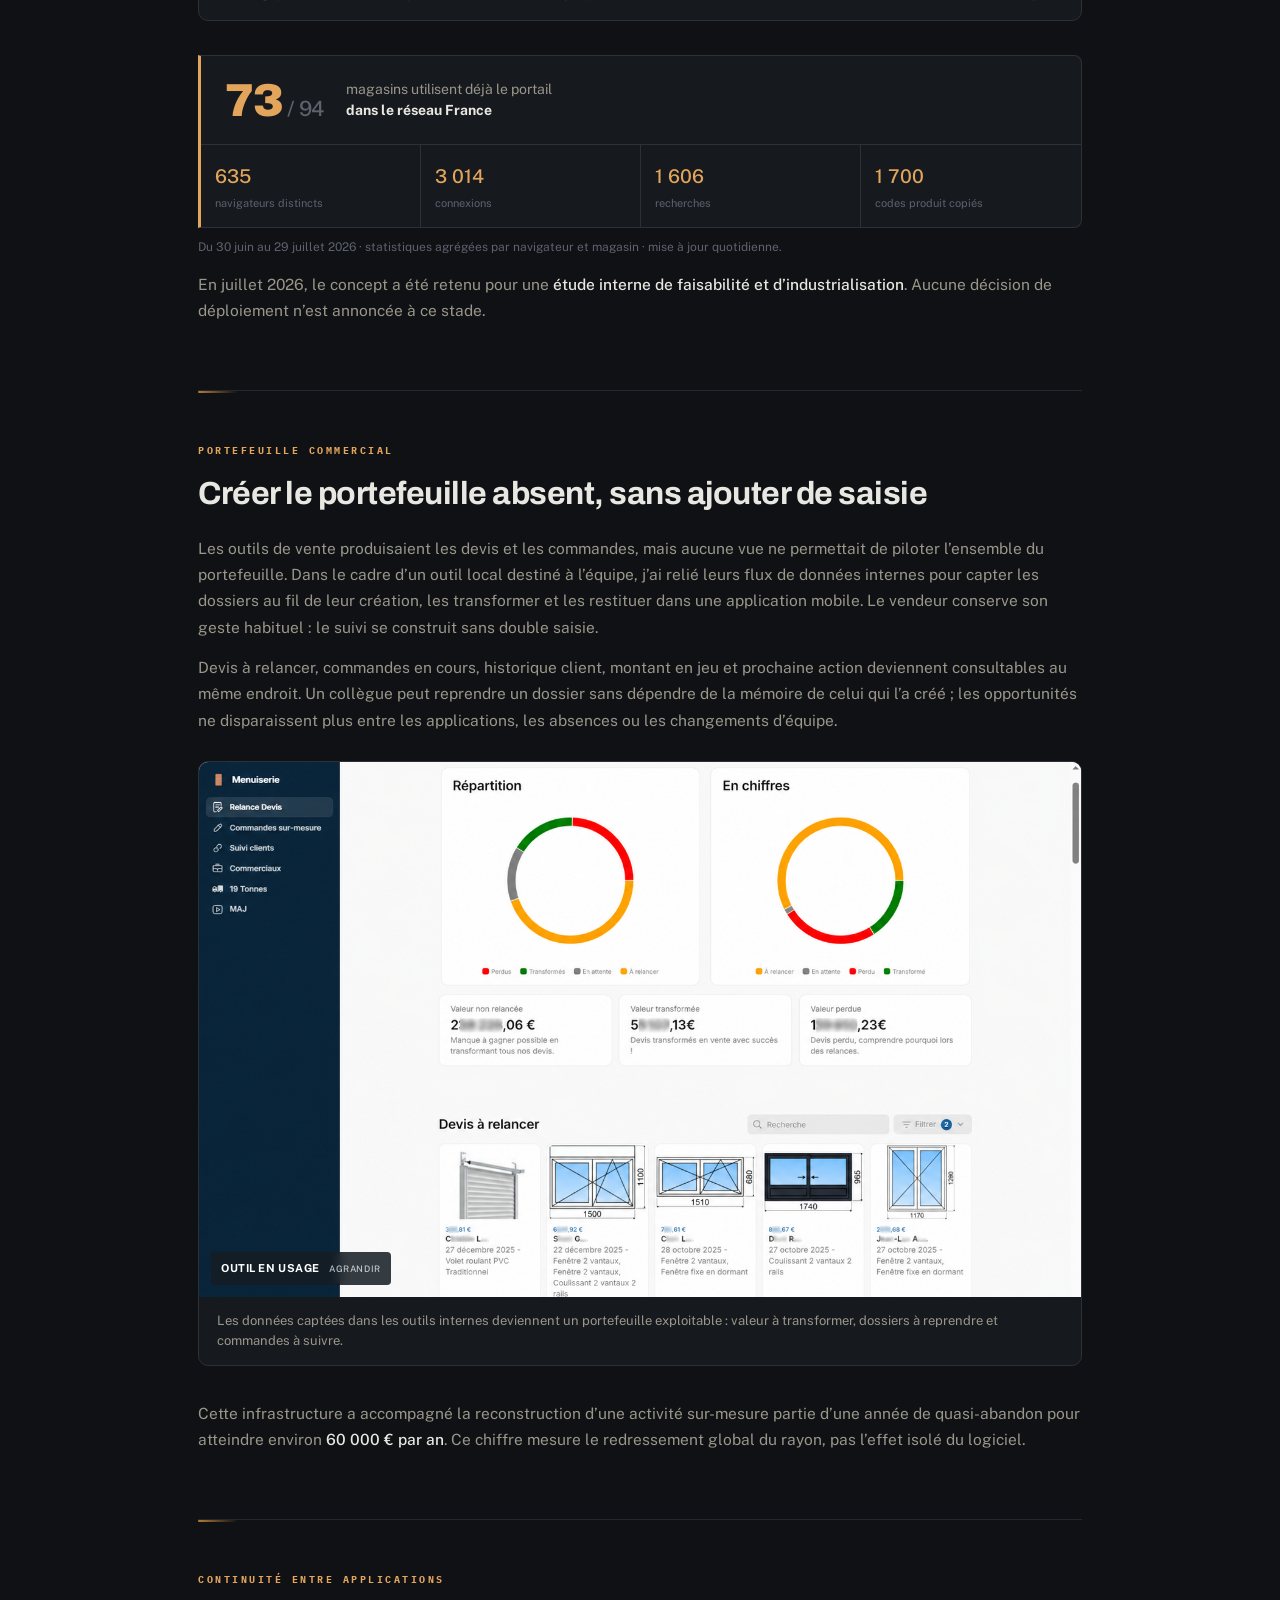
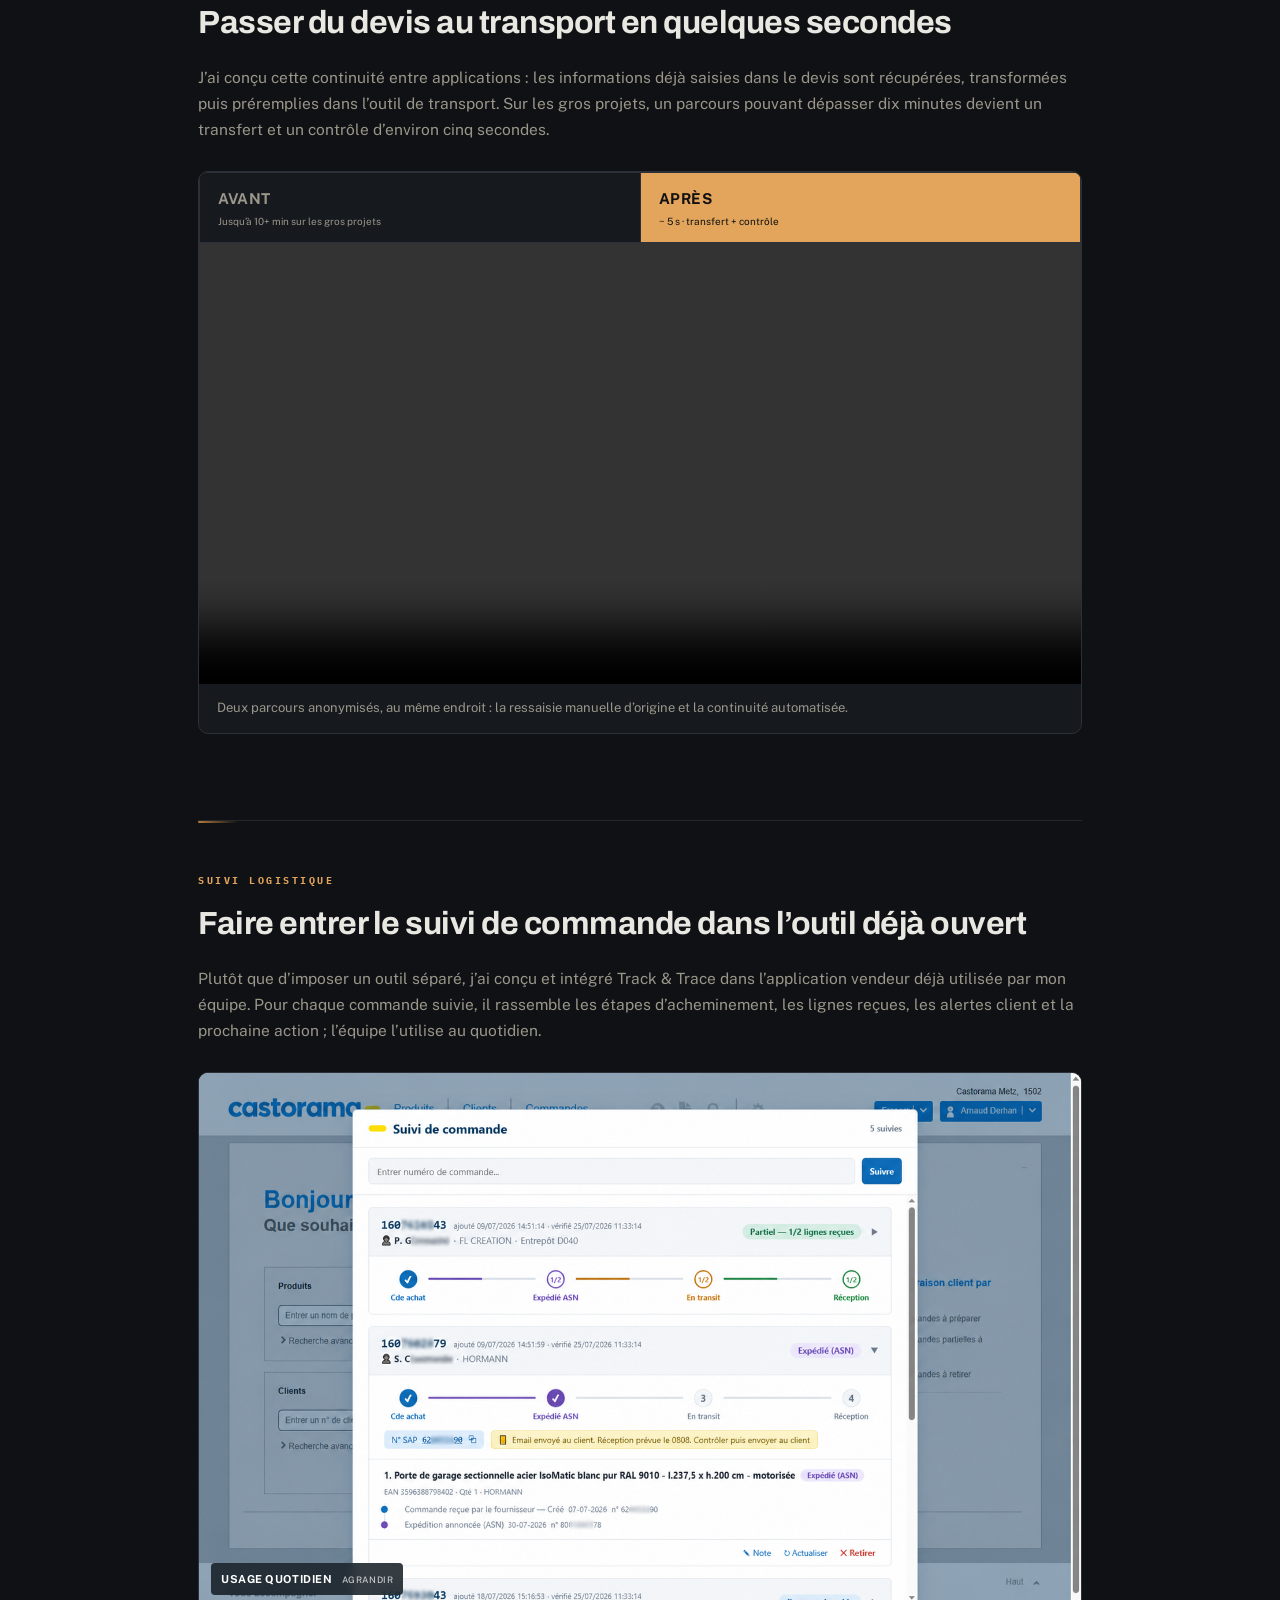
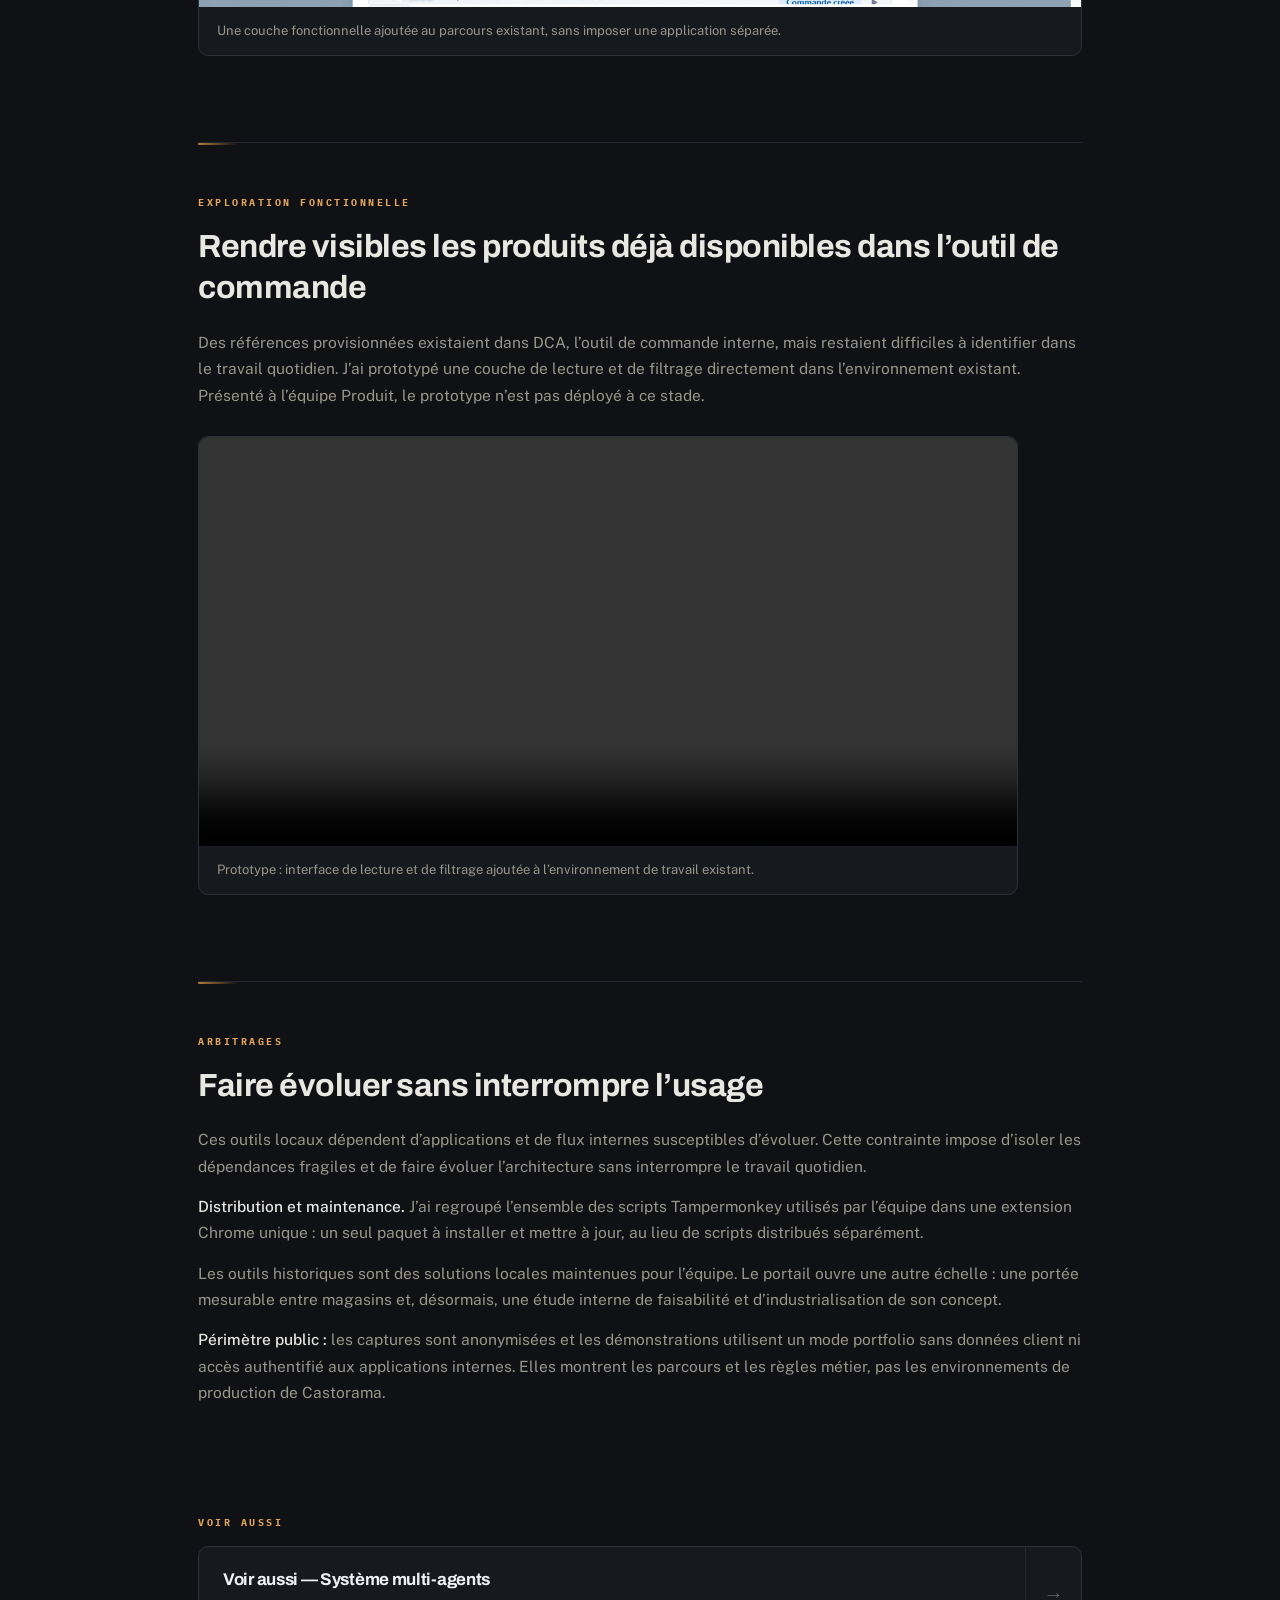
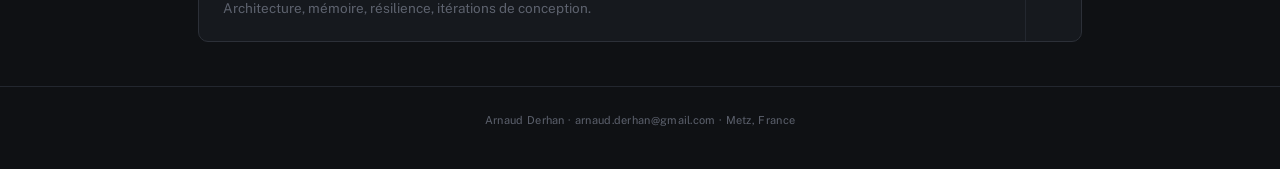
==== commit 5d9d3fc4: "Deduplicate portfolio evidence across pages" ====
--- a/castorama.html
+++ b/castorama.html
@@ -76,7 +76,7 @@
     <div class="adoption-proof">
       <div class="adoption-proof-lead">
         <span class="adoption-proof-value"><span data-stat="totals.unique_stores">73</span><small> / 94</small></span>
-        <span class="adoption-proof-copy">magasins utilisent d&eacute;j&agrave; le portail<br><strong><span data-coverage>78</span>&nbsp;% du r&eacute;seau France</strong></span>
+        <span class="adoption-proof-copy">magasins utilisent d&eacute;j&agrave; le portail<br><strong>dans le r&eacute;seau France</strong></span>
       </div>
       <div class="adoption-proof-details">
         <div><strong data-stat="totals.unique_users">635</strong><span>navigateurs distincts</span></div>
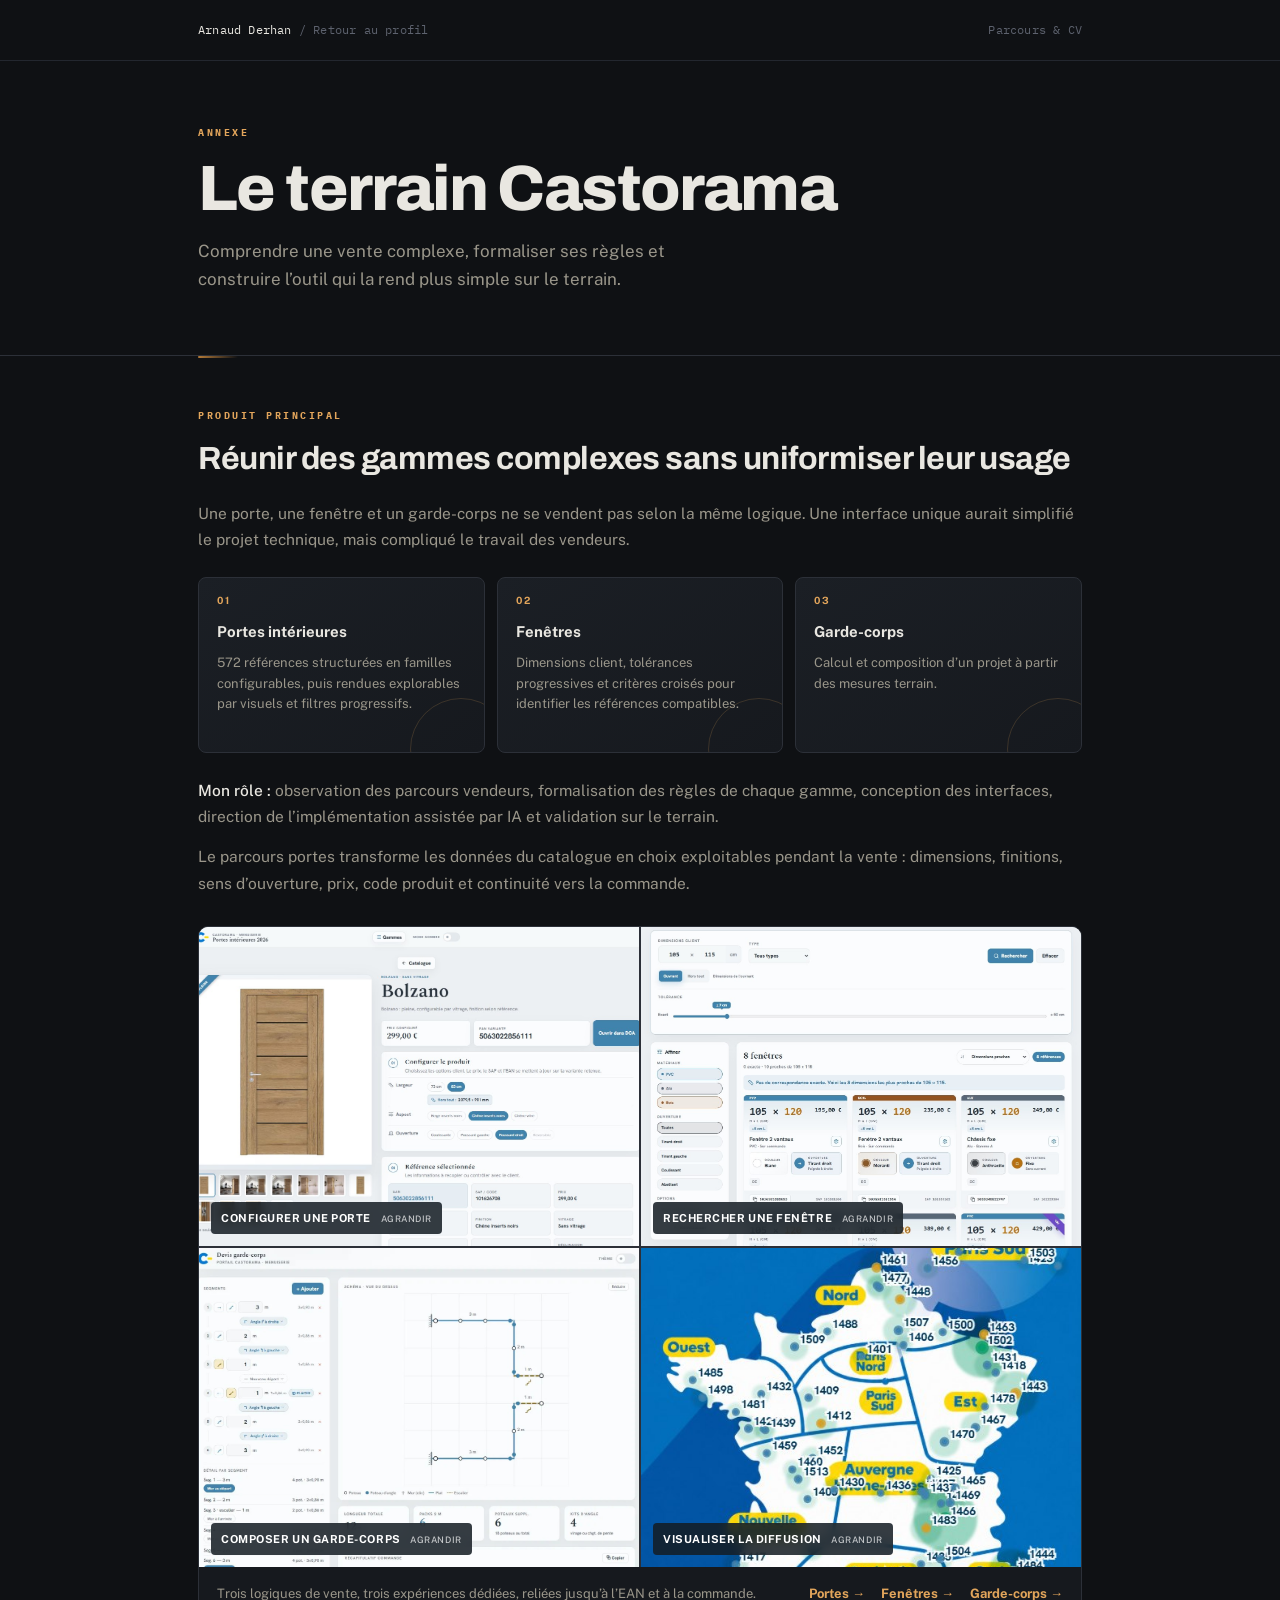
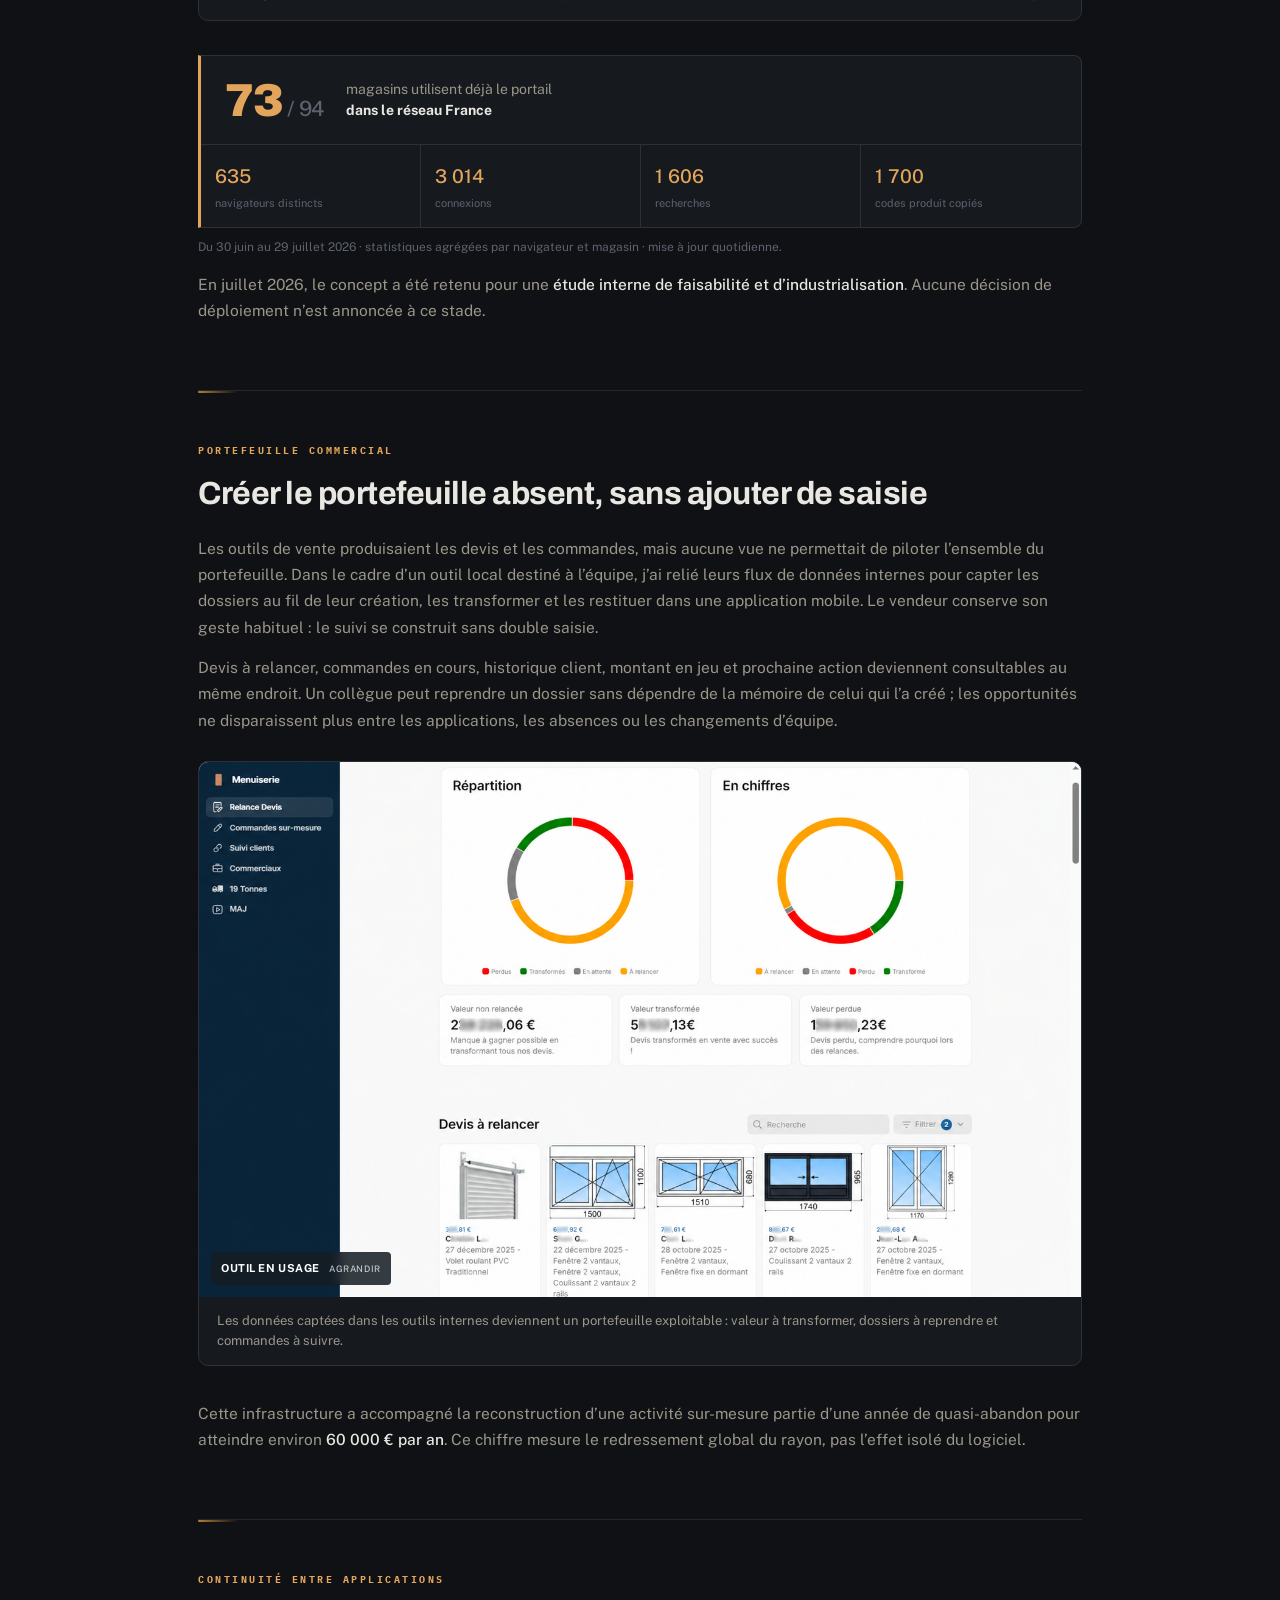
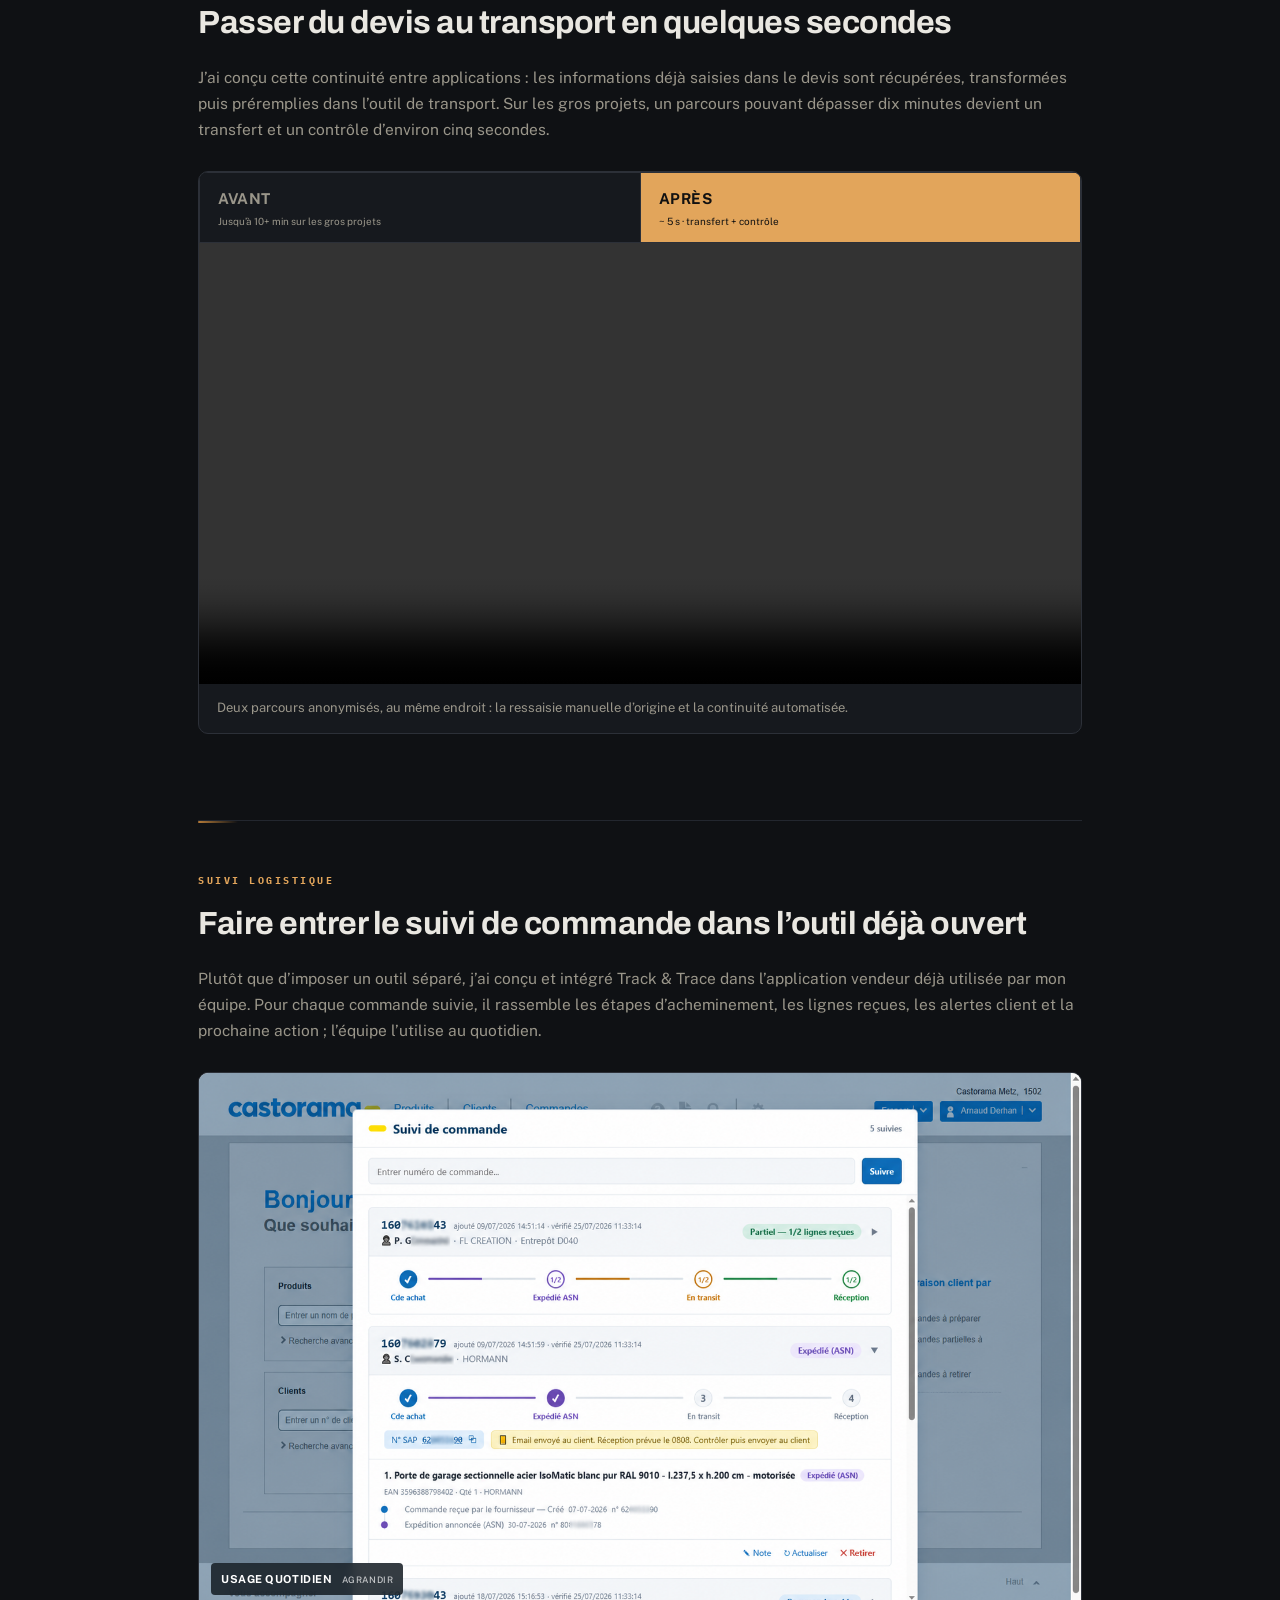
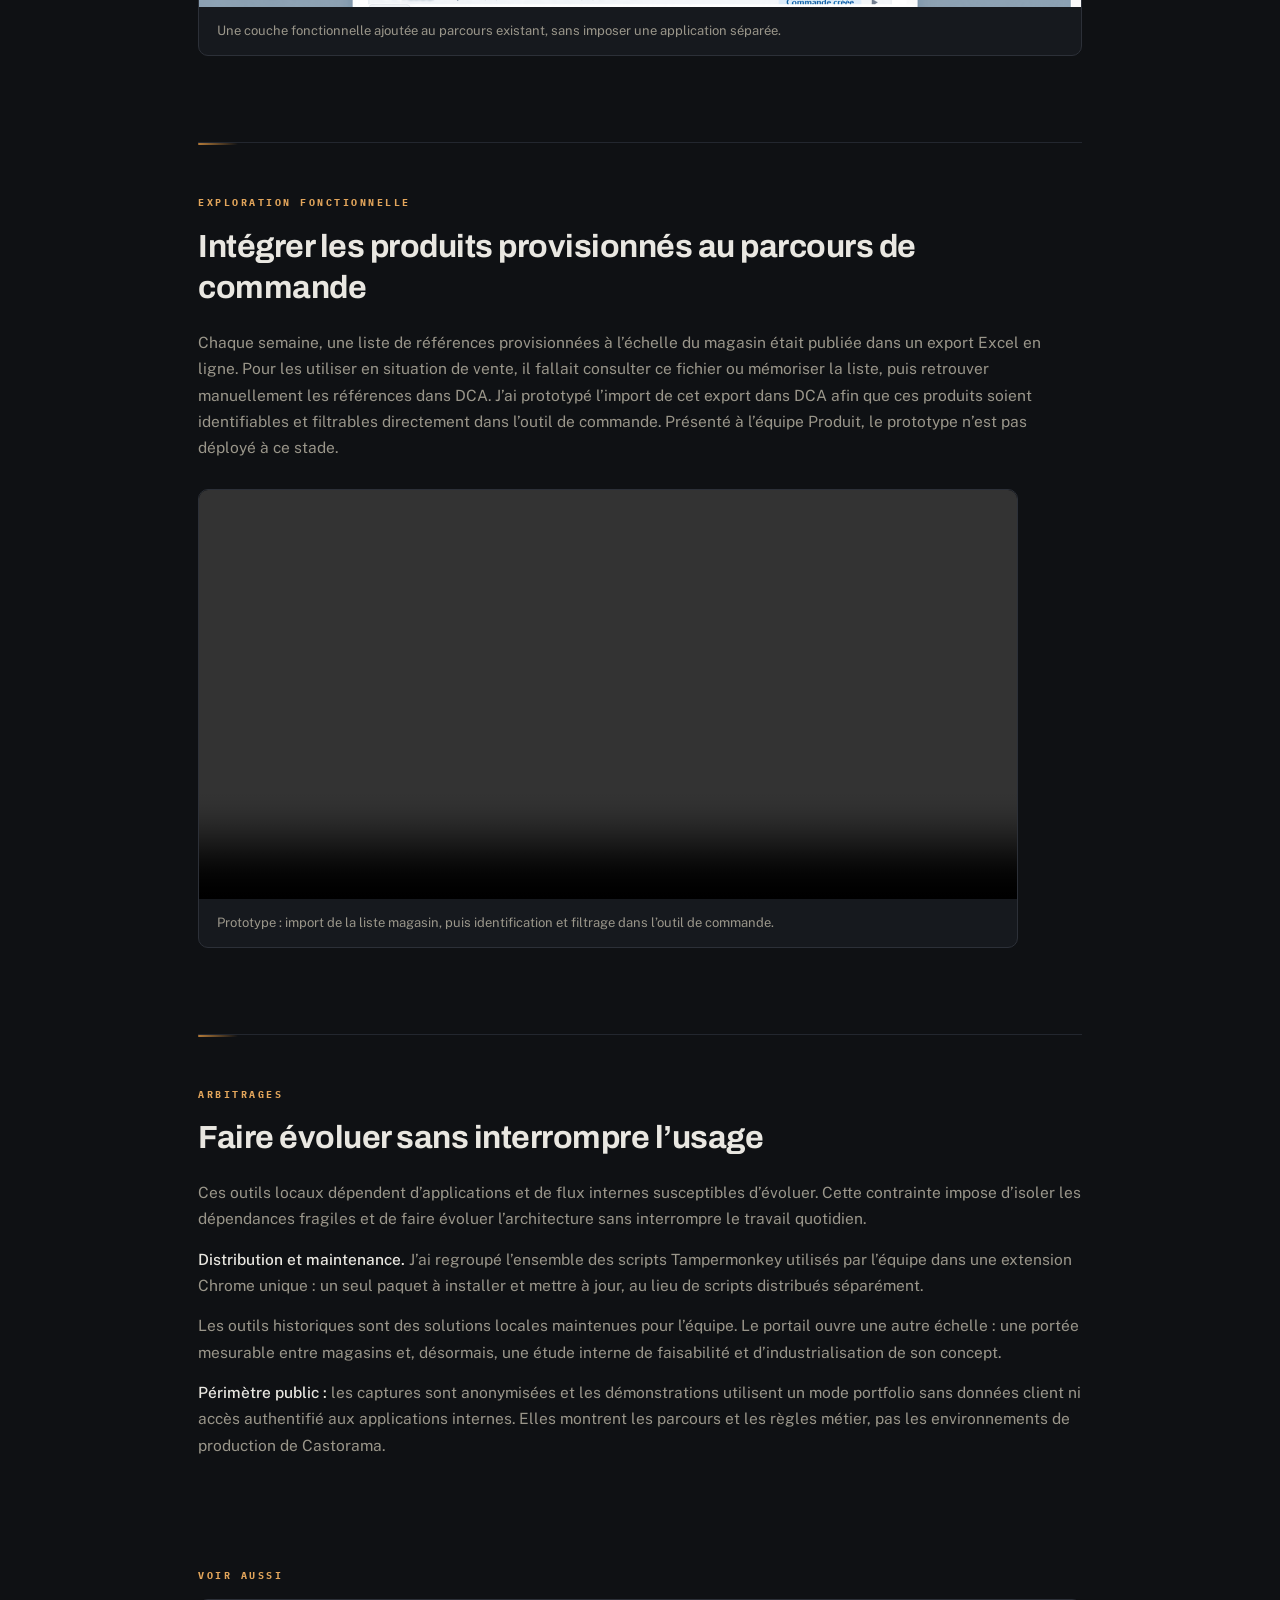
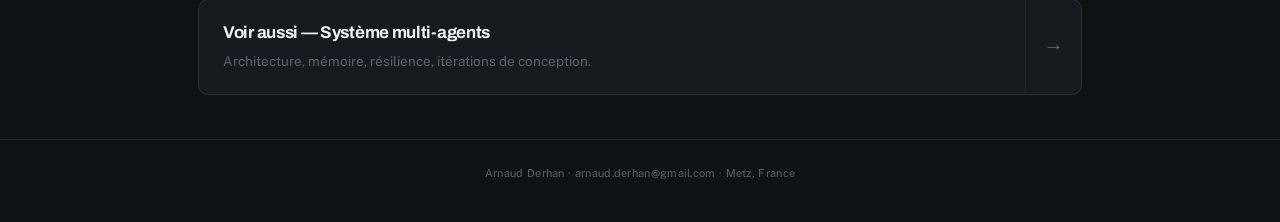
==== commit 382f3e25: "Correct DCA provisioned-products source workflow" ====
--- a/castorama.html
+++ b/castorama.html
@@ -148,13 +148,13 @@
 
   <section class="section">
     <div class="section-label">Exploration fonctionnelle</div>
-    <h2>Rendre visibles les produits d&eacute;j&agrave; disponibles dans l&rsquo;outil de commande</h2>
-    <p>Des r&eacute;f&eacute;rences provisionn&eacute;es existaient dans DCA, l&rsquo;outil de commande interne, mais restaient difficiles &agrave; identifier dans le travail quotidien. J&rsquo;ai prototyp&eacute; une couche de lecture et de filtrage directement dans l&rsquo;environnement existant. Pr&eacute;sent&eacute; &agrave; l&rsquo;&eacute;quipe Produit, le prototype n&rsquo;est pas d&eacute;ploy&eacute; &agrave; ce stade.</p>
+    <h2>Int&eacute;grer les produits provisionn&eacute;s au parcours de commande</h2>
+    <p>Chaque semaine, une liste de r&eacute;f&eacute;rences provisionn&eacute;es &agrave; l&rsquo;&eacute;chelle du magasin &eacute;tait publi&eacute;e dans un export Excel en ligne. Pour les utiliser en situation de vente, il fallait consulter ce fichier ou m&eacute;moriser la liste, puis retrouver manuellement les r&eacute;f&eacute;rences dans DCA. J&rsquo;ai prototyp&eacute; l&rsquo;import de cet export dans DCA afin que ces produits soient identifiables et filtrables directement dans l&rsquo;outil de commande. Pr&eacute;sent&eacute; &agrave; l&rsquo;&eacute;quipe Produit, le prototype n&rsquo;est pas d&eacute;ploy&eacute; &agrave; ce stade.</p>
     <figure class="operational-proof operational-proof--compact">
       <video controls muted playsinline preload="metadata" aria-label="Démonstration du prototype pour les produits provisionnés dans DCA">
         <source src="img/dca-provisionnes.mp4" type="video/mp4">
       </video>
-      <figcaption>Prototype&nbsp;: interface de lecture et de filtrage ajout&eacute;e &agrave; l&rsquo;environnement de travail existant.</figcaption>
+      <figcaption>Prototype&nbsp;: import de la liste magasin, puis identification et filtrage dans l&rsquo;outil de commande.</figcaption>
     </figure>
   </section>
 
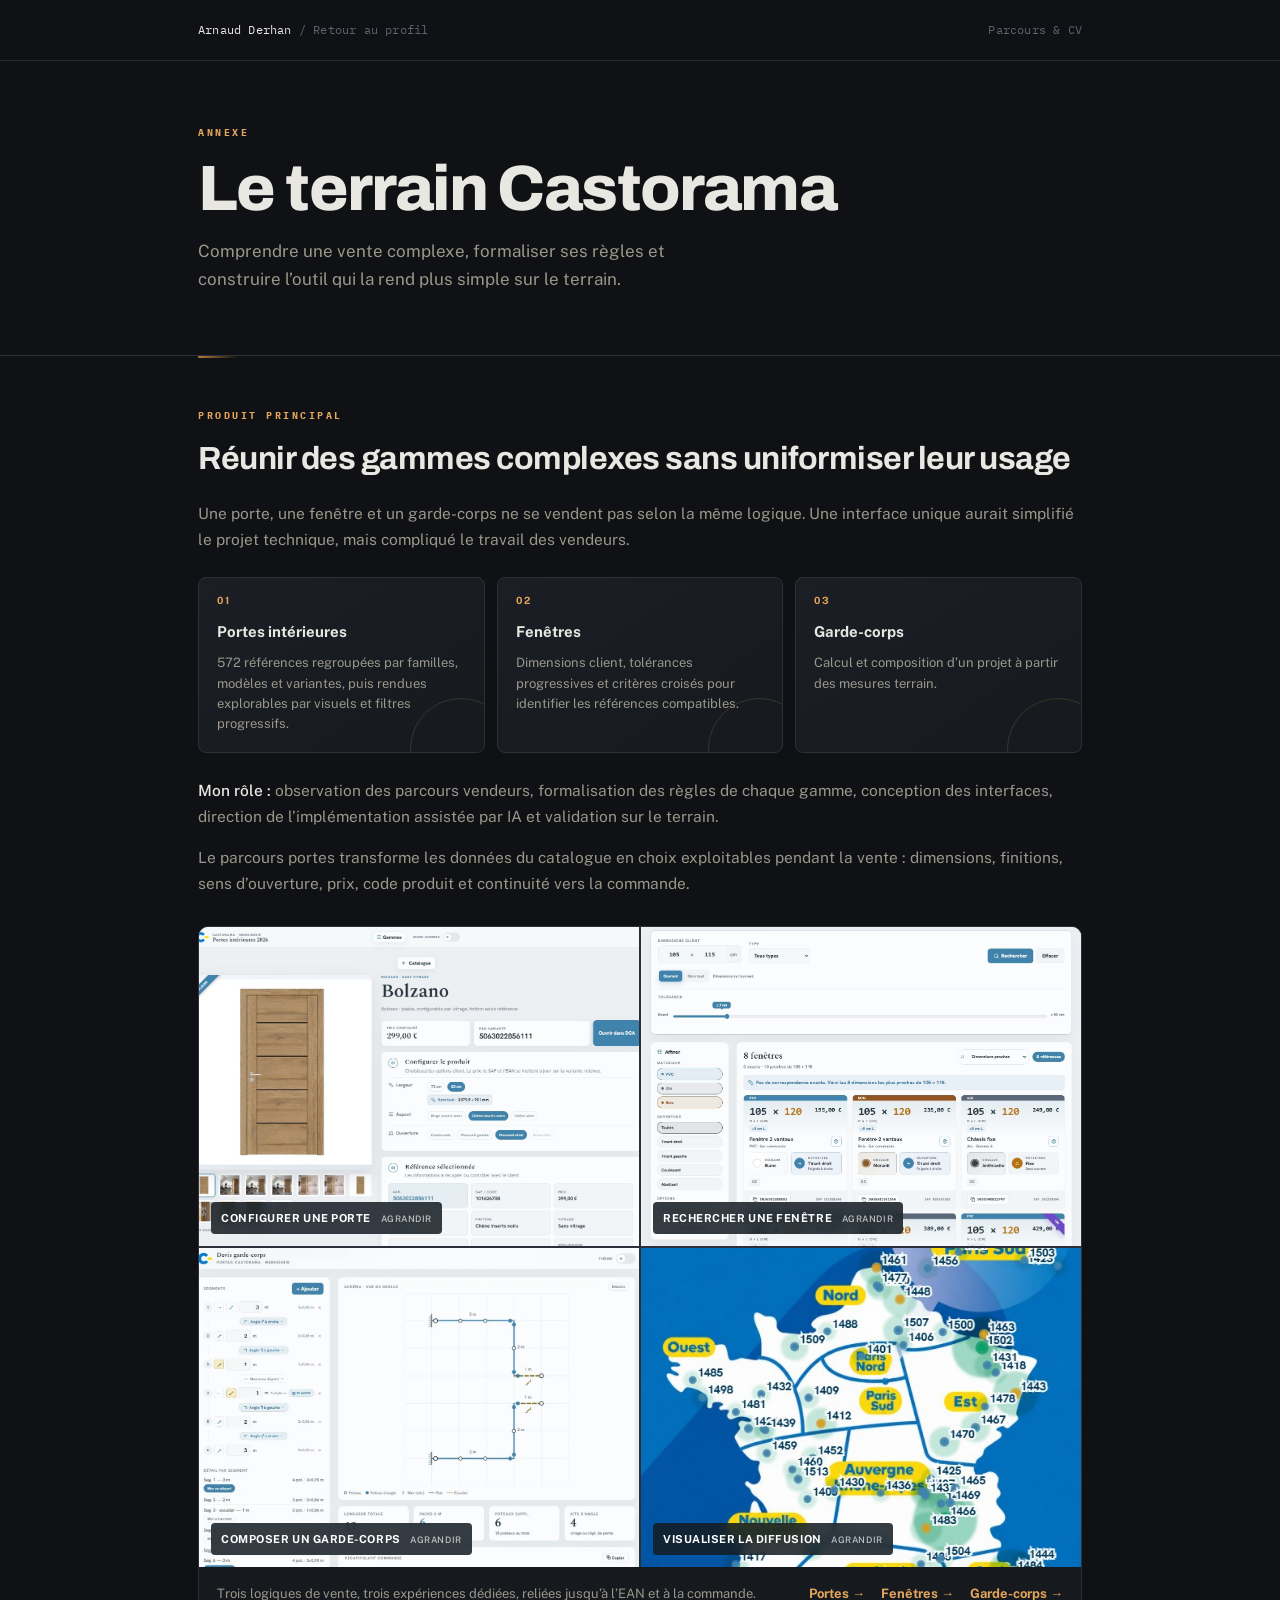
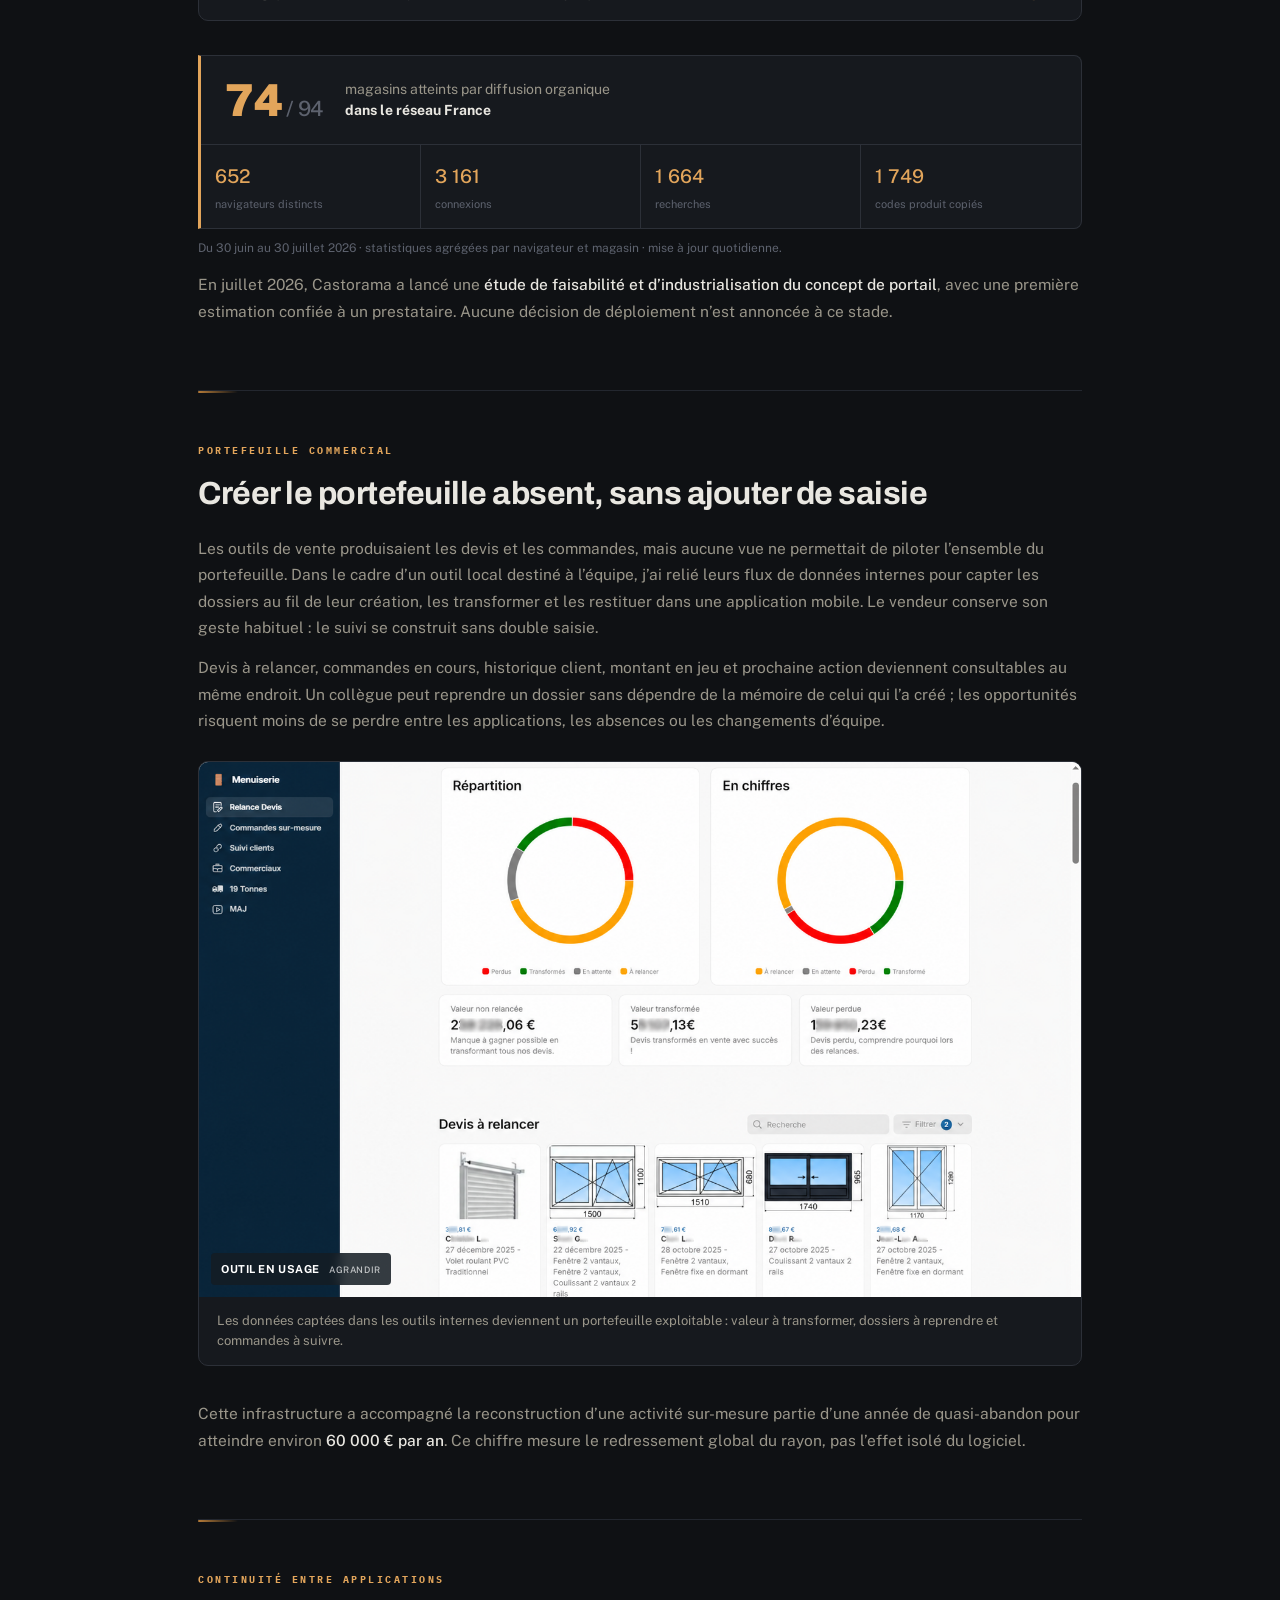
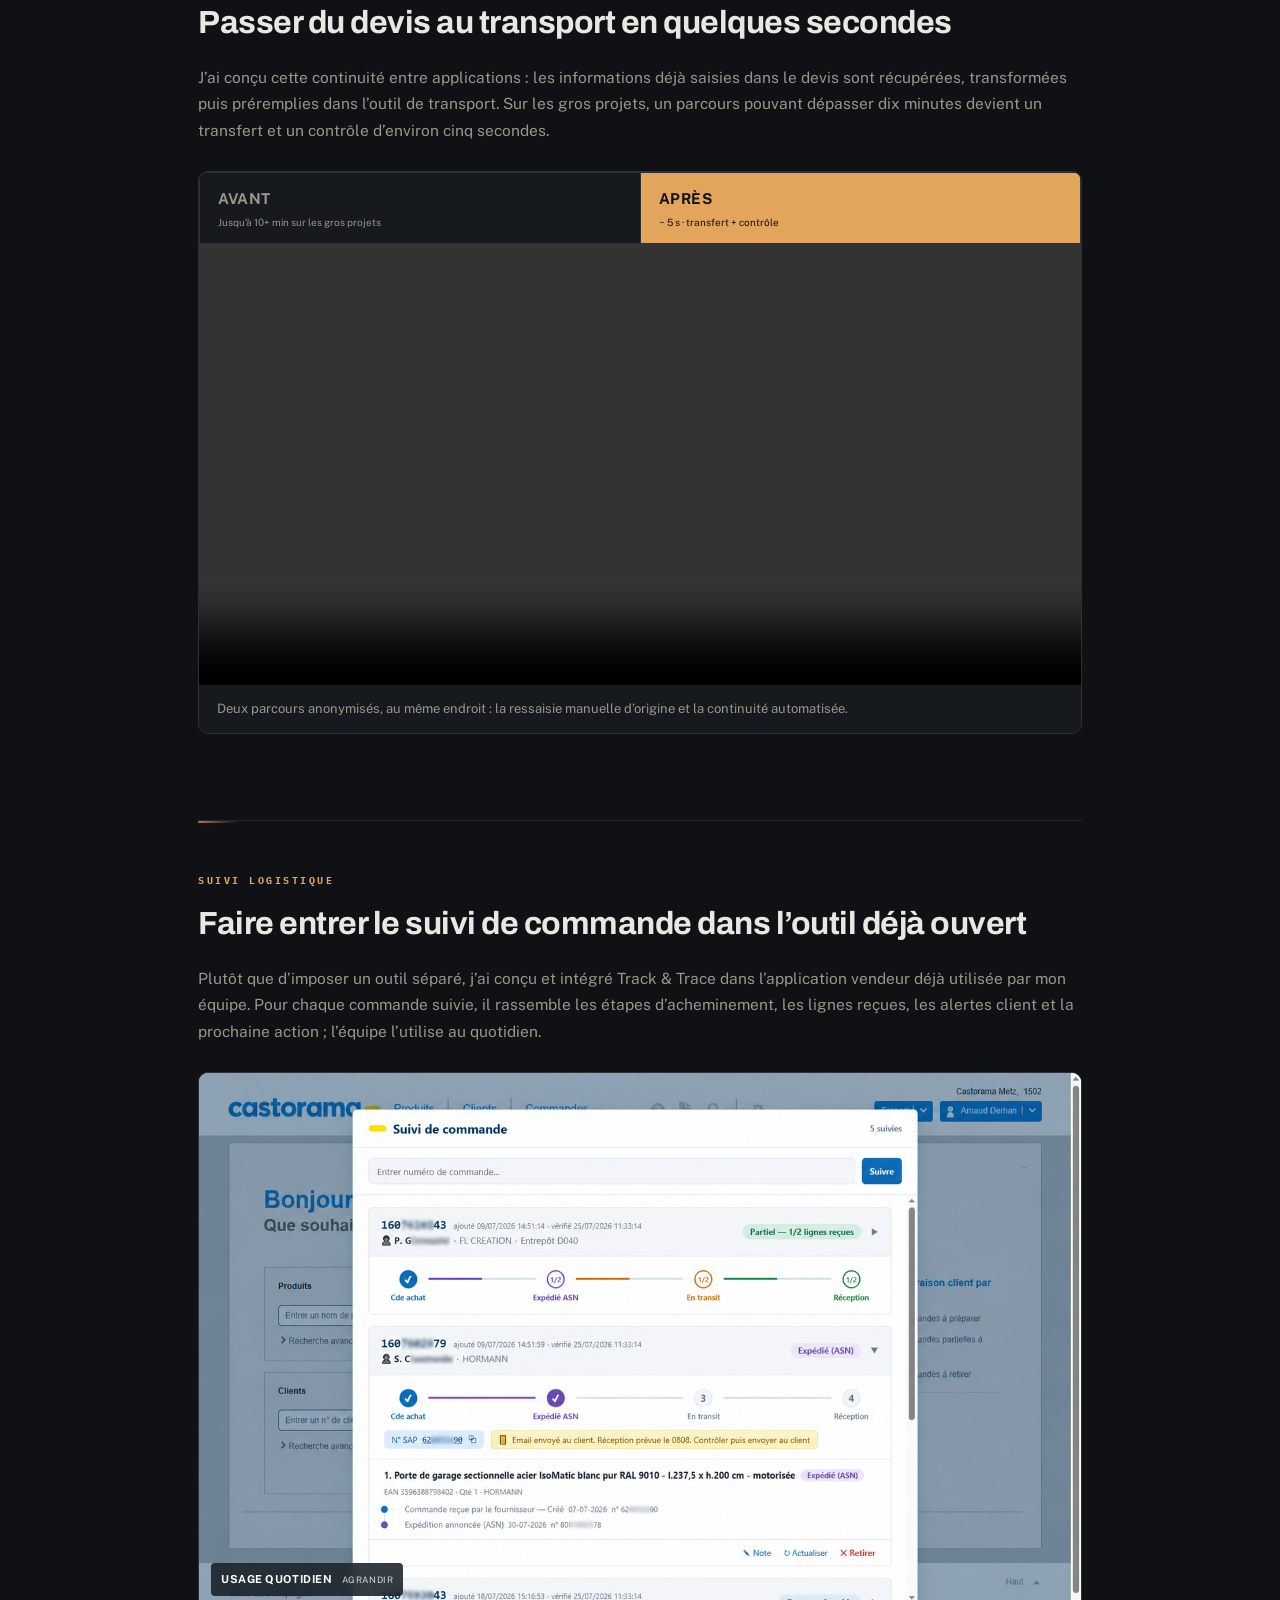
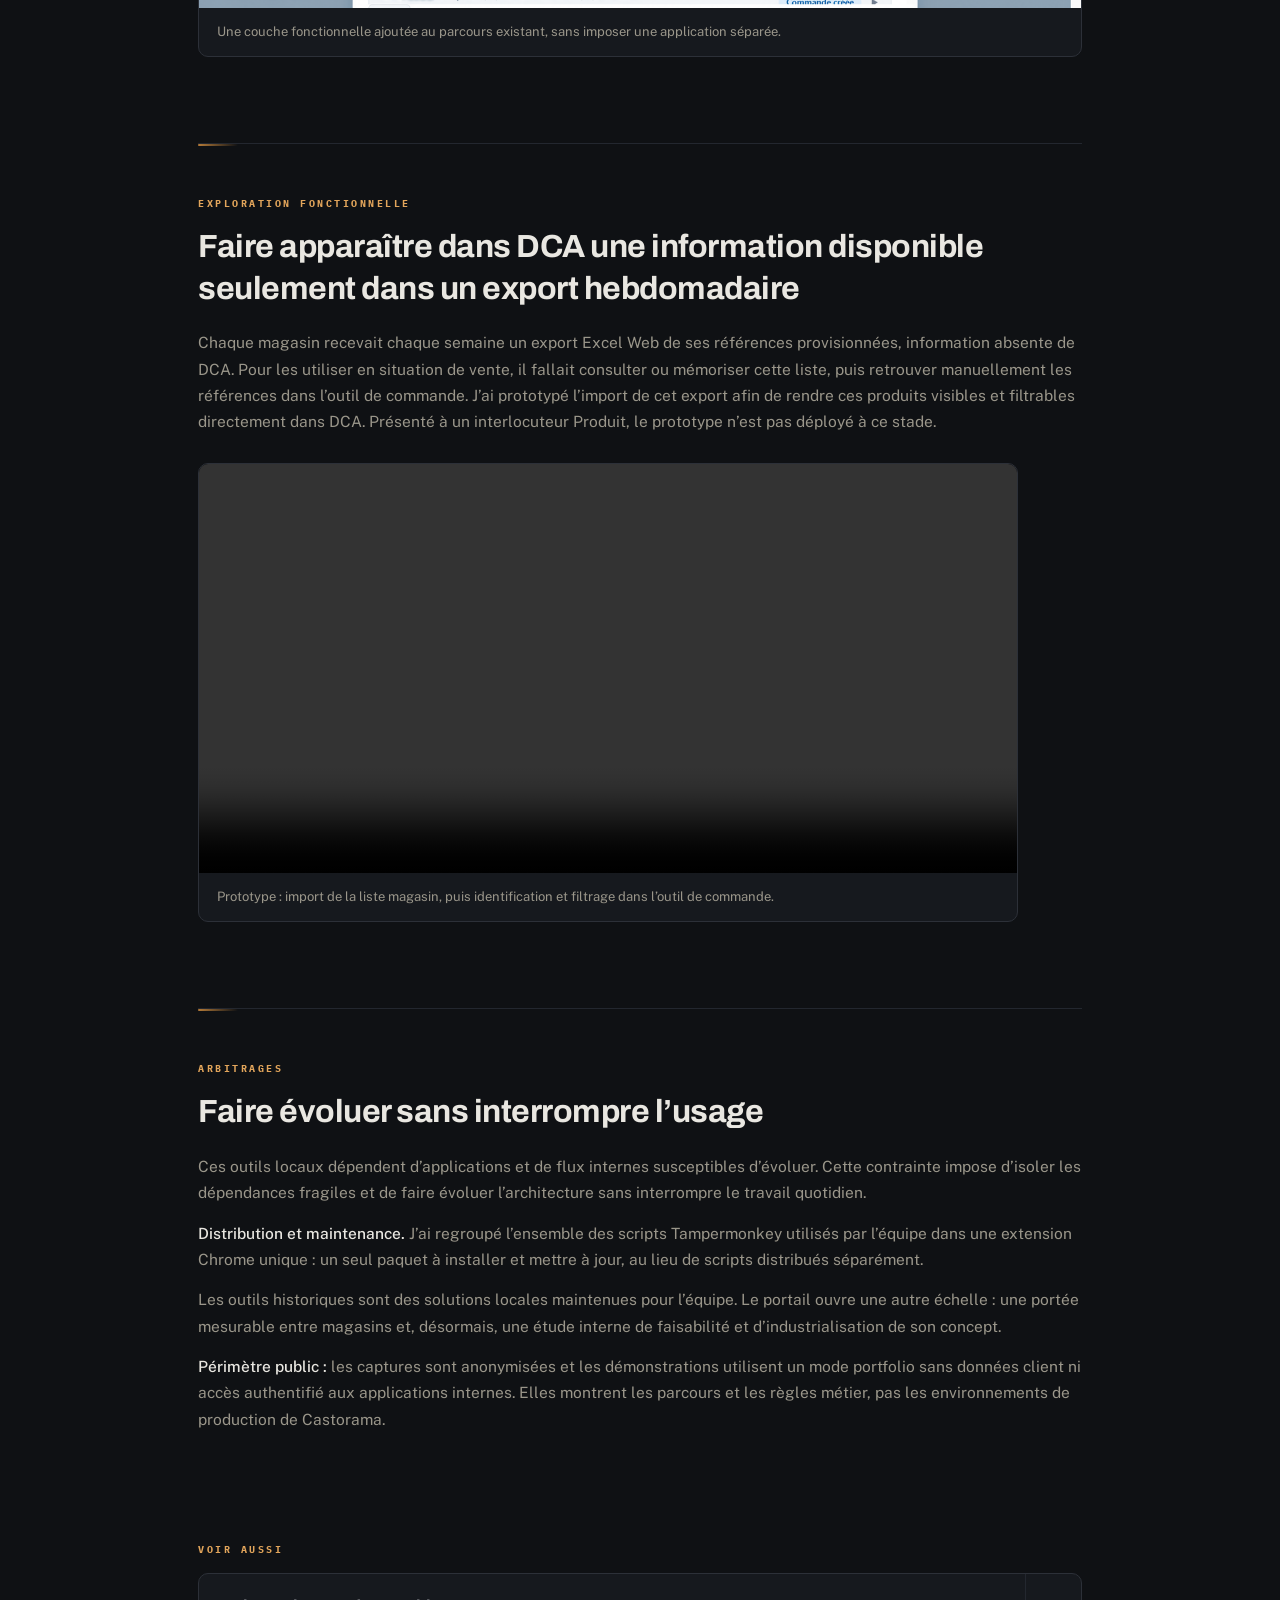
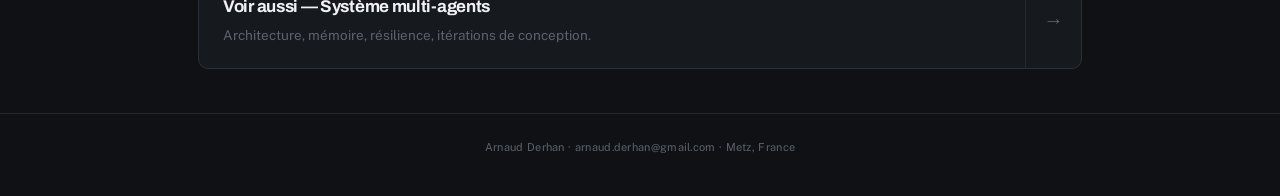
==== commit 65f1d51d: "Align AlloTools application portfolio and CV" ====
--- a/castorama.html
+++ b/castorama.html
@@ -33,7 +33,7 @@
     <h2>R&eacute;unir des gammes complexes sans uniformiser leur usage</h2>
     <p>Une porte, une fen&ecirc;tre et un garde-corps ne se vendent pas selon la m&ecirc;me logique. Une interface unique aurait simplifi&eacute; le projet technique, mais compliqu&eacute; le travail des vendeurs.</p>
     <div class="range-grid">
-      <div class="range-card"><span class="range-index">01</span><div class="name">Portes int&eacute;rieures</div><div class="desc">572 r&eacute;f&eacute;rences structur&eacute;es en familles configurables, puis rendues explorables par visuels et filtres progressifs.</div></div>
+      <div class="range-card"><span class="range-index">01</span><div class="name">Portes int&eacute;rieures</div><div class="desc">572 r&eacute;f&eacute;rences regroup&eacute;es par familles, mod&egrave;les et variantes, puis rendues explorables par visuels et filtres progressifs.</div></div>
       <div class="range-card"><span class="range-index">02</span><div class="name">Fen&ecirc;tres</div><div class="desc">Dimensions client, tol&eacute;rances progressives et crit&egrave;res crois&eacute;s pour identifier les r&eacute;f&eacute;rences compatibles.</div></div>
       <div class="range-card"><span class="range-index">03</span><div class="name">Garde-corps</div><div class="desc">Calcul et composition d&rsquo;un projet &agrave; partir des mesures terrain.</div></div>
     </div>
@@ -75,25 +75,25 @@
     </dialog>
     <div class="adoption-proof">
       <div class="adoption-proof-lead">
-        <span class="adoption-proof-value"><span data-stat="totals.unique_stores">73</span><small> / 94</small></span>
-        <span class="adoption-proof-copy">magasins utilisent d&eacute;j&agrave; le portail<br><strong>dans le r&eacute;seau France</strong></span>
+        <span class="adoption-proof-value"><span data-stat="totals.unique_stores">74</span><small> / 94</small></span>
+        <span class="adoption-proof-copy">magasins atteints par diffusion organique<br><strong>dans le r&eacute;seau France</strong></span>
       </div>
       <div class="adoption-proof-details">
-        <div><strong data-stat="totals.unique_users">635</strong><span>navigateurs distincts</span></div>
-        <div><strong data-stat="totals.connections">3&nbsp;014</strong><span>connexions</span></div>
-        <div><strong data-stat="totals.searches">1&nbsp;606</strong><span>recherches</span></div>
-        <div><strong data-stat="totals.ean_copies">1&nbsp;700</strong><span>codes produit copi&eacute;s</span></div>
+        <div><strong data-stat="totals.unique_users">652</strong><span>navigateurs distincts</span></div>
+        <div><strong data-stat="totals.connections">3&nbsp;161</strong><span>connexions</span></div>
+        <div><strong data-stat="totals.searches">1&nbsp;664</strong><span>recherches</span></div>
+        <div><strong data-stat="totals.ean_copies">1&nbsp;749</strong><span>codes produit copi&eacute;s</span></div>
       </div>
     </div>
-    <p class="evidence-note" data-analytics-period>Du 30 juin au 29 juillet 2026 &middot; statistiques agr&eacute;g&eacute;es par navigateur et magasin &middot; mise &agrave; jour quotidienne.</p>
-    <p>En juillet 2026, le concept a &eacute;t&eacute; retenu pour une <strong>&eacute;tude interne de faisabilit&eacute; et d&rsquo;industrialisation</strong>. Aucune d&eacute;cision de d&eacute;ploiement n&rsquo;est annonc&eacute;e &agrave; ce stade.</p>
+    <p class="evidence-note" data-analytics-period>Du 30 juin au 30 juillet 2026 &middot; statistiques agr&eacute;g&eacute;es par navigateur et magasin &middot; mise &agrave; jour quotidienne.</p>
+    <p>En juillet 2026, Castorama a lanc&eacute; une <strong>&eacute;tude de faisabilit&eacute; et d&rsquo;industrialisation du concept de portail</strong>, avec une premi&egrave;re estimation confi&eacute;e &agrave; un prestataire. Aucune d&eacute;cision de d&eacute;ploiement n&rsquo;est annonc&eacute;e &agrave; ce stade.</p>
   </section>
 
   <section class="section">
     <div class="section-label">Portefeuille commercial</div>
     <h2>Cr&eacute;er le portefeuille absent, sans ajouter de saisie</h2>
     <p>Les outils de vente produisaient les devis et les commandes, mais aucune vue ne permettait de piloter l&rsquo;ensemble du portefeuille. Dans le cadre d&rsquo;un outil local destin&eacute; &agrave; l&rsquo;&eacute;quipe, j&rsquo;ai reli&eacute; leurs flux de donn&eacute;es internes pour capter les dossiers au fil de leur cr&eacute;ation, les transformer et les restituer dans une application mobile. Le vendeur conserve son geste habituel&nbsp;: le suivi se construit sans double saisie.</p>
-    <p>Devis &agrave; relancer, commandes en cours, historique client, montant en jeu et prochaine action deviennent consultables au m&ecirc;me endroit. Un coll&egrave;gue peut reprendre un dossier sans d&eacute;pendre de la m&eacute;moire de celui qui l&rsquo;a cr&eacute;&eacute;&nbsp;; les opportunit&eacute;s ne disparaissent plus entre les applications, les absences ou les changements d&rsquo;&eacute;quipe.</p>
+    <p>Devis &agrave; relancer, commandes en cours, historique client, montant en jeu et prochaine action deviennent consultables au m&ecirc;me endroit. Un coll&egrave;gue peut reprendre un dossier sans d&eacute;pendre de la m&eacute;moire de celui qui l&rsquo;a cr&eacute;&eacute;&nbsp;; les opportunit&eacute;s risquent moins de se perdre entre les applications, les absences ou les changements d&rsquo;&eacute;quipe.</p>
     <figure class="operational-proof">
       <button class="proof-shot" type="button" data-lightbox-src="img/suivi-devis-commandes.png" data-lightbox-alt="Tableau de suivi des devis et commandes utilisé par l’équipe">
         <img src="img/suivi-devis-commandes.png" alt="Tableau de suivi des devis, avec répartition des statuts, valeurs commerciales et cartes de relance">
@@ -148,8 +148,8 @@
 
   <section class="section">
     <div class="section-label">Exploration fonctionnelle</div>
-    <h2>Int&eacute;grer les produits provisionn&eacute;s au parcours de commande</h2>
-    <p>Chaque semaine, une liste de r&eacute;f&eacute;rences provisionn&eacute;es &agrave; l&rsquo;&eacute;chelle du magasin &eacute;tait publi&eacute;e dans un export Excel en ligne. Pour les utiliser en situation de vente, il fallait consulter ce fichier ou m&eacute;moriser la liste, puis retrouver manuellement les r&eacute;f&eacute;rences dans DCA. J&rsquo;ai prototyp&eacute; l&rsquo;import de cet export dans DCA afin que ces produits soient identifiables et filtrables directement dans l&rsquo;outil de commande. Pr&eacute;sent&eacute; &agrave; l&rsquo;&eacute;quipe Produit, le prototype n&rsquo;est pas d&eacute;ploy&eacute; &agrave; ce stade.</p>
+    <h2>Faire appara&icirc;tre dans DCA une information disponible seulement dans un export hebdomadaire</h2>
+    <p>Chaque magasin recevait chaque semaine un export Excel Web de ses r&eacute;f&eacute;rences provisionn&eacute;es, information absente de DCA. Pour les utiliser en situation de vente, il fallait consulter ou m&eacute;moriser cette liste, puis retrouver manuellement les r&eacute;f&eacute;rences dans l&rsquo;outil de commande. J&rsquo;ai prototyp&eacute; l&rsquo;import de cet export afin de rendre ces produits visibles et filtrables directement dans DCA. Pr&eacute;sent&eacute; &agrave; un interlocuteur Produit, le prototype n&rsquo;est pas d&eacute;ploy&eacute; &agrave; ce stade.</p>
     <figure class="operational-proof operational-proof--compact">
       <video controls muted playsinline preload="metadata" aria-label="Démonstration du prototype pour les produits provisionnés dans DCA">
         <source src="img/dca-provisionnes.mp4" type="video/mp4">
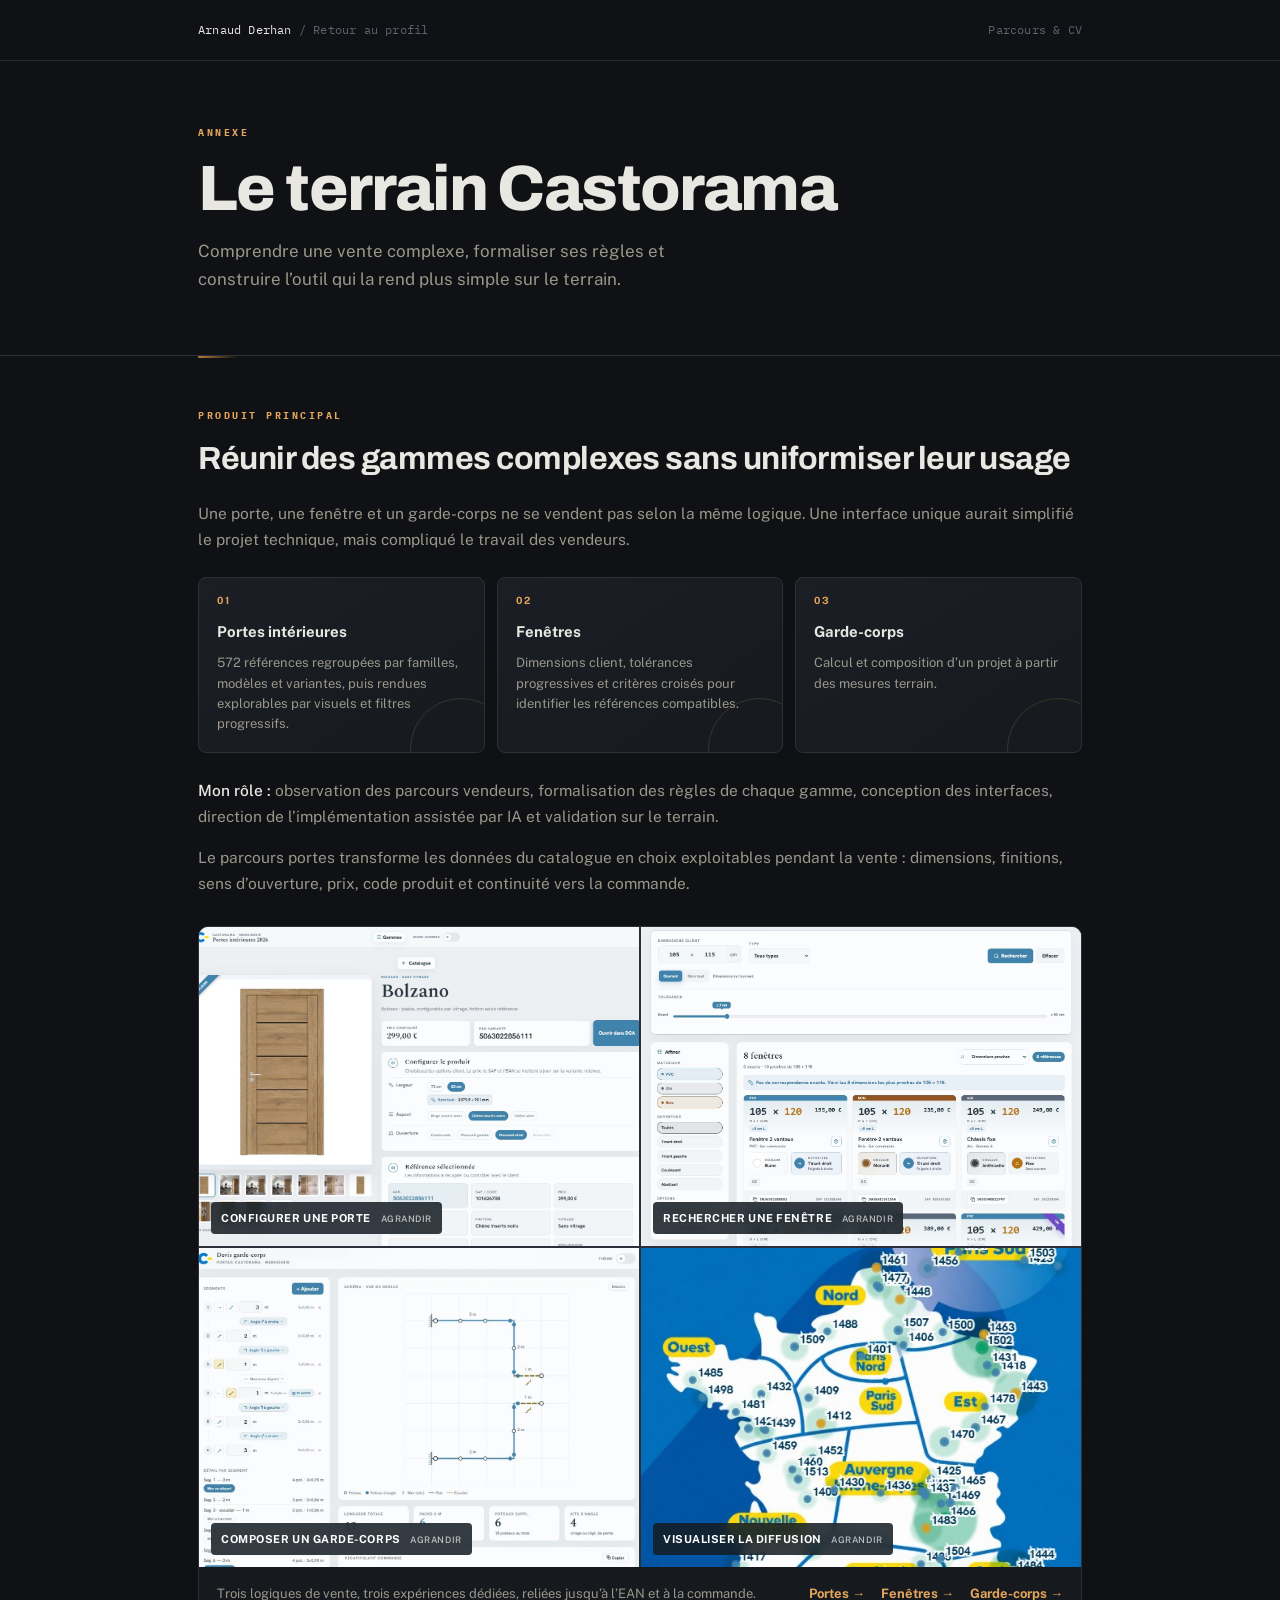
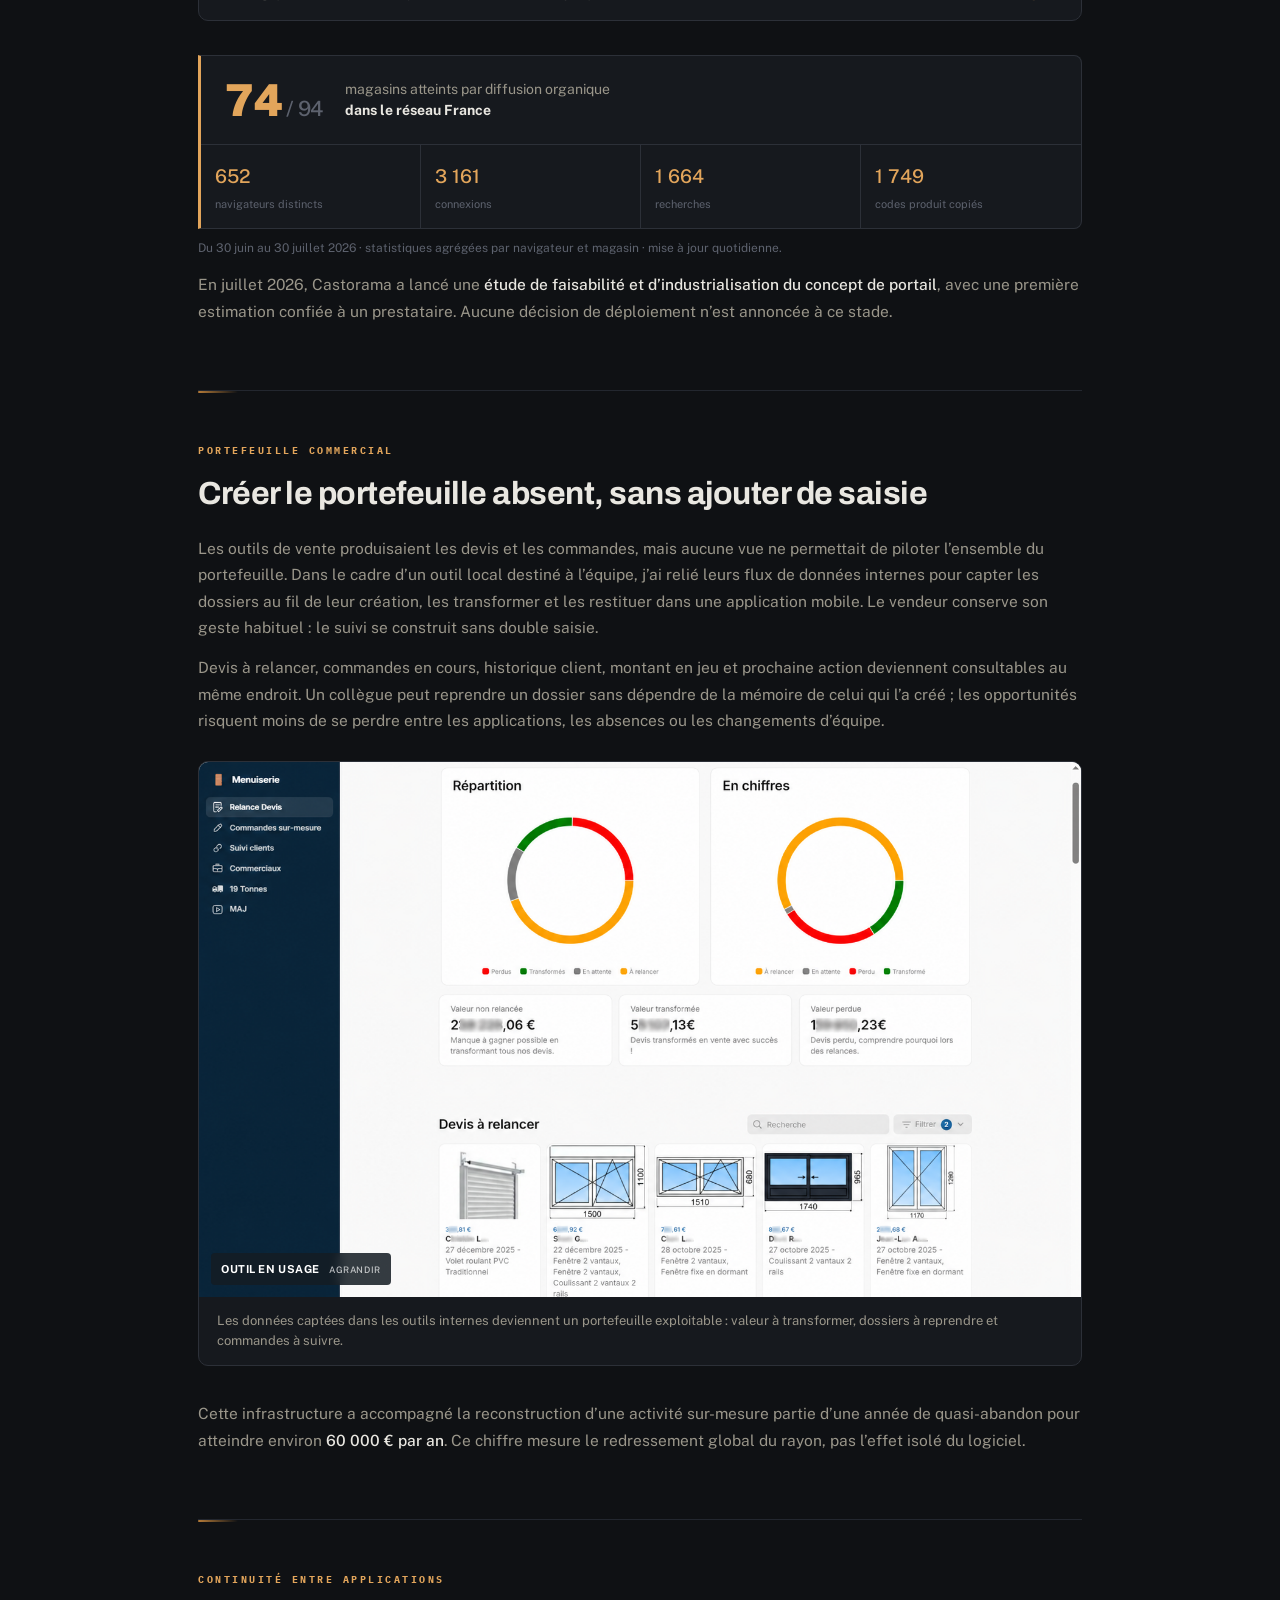
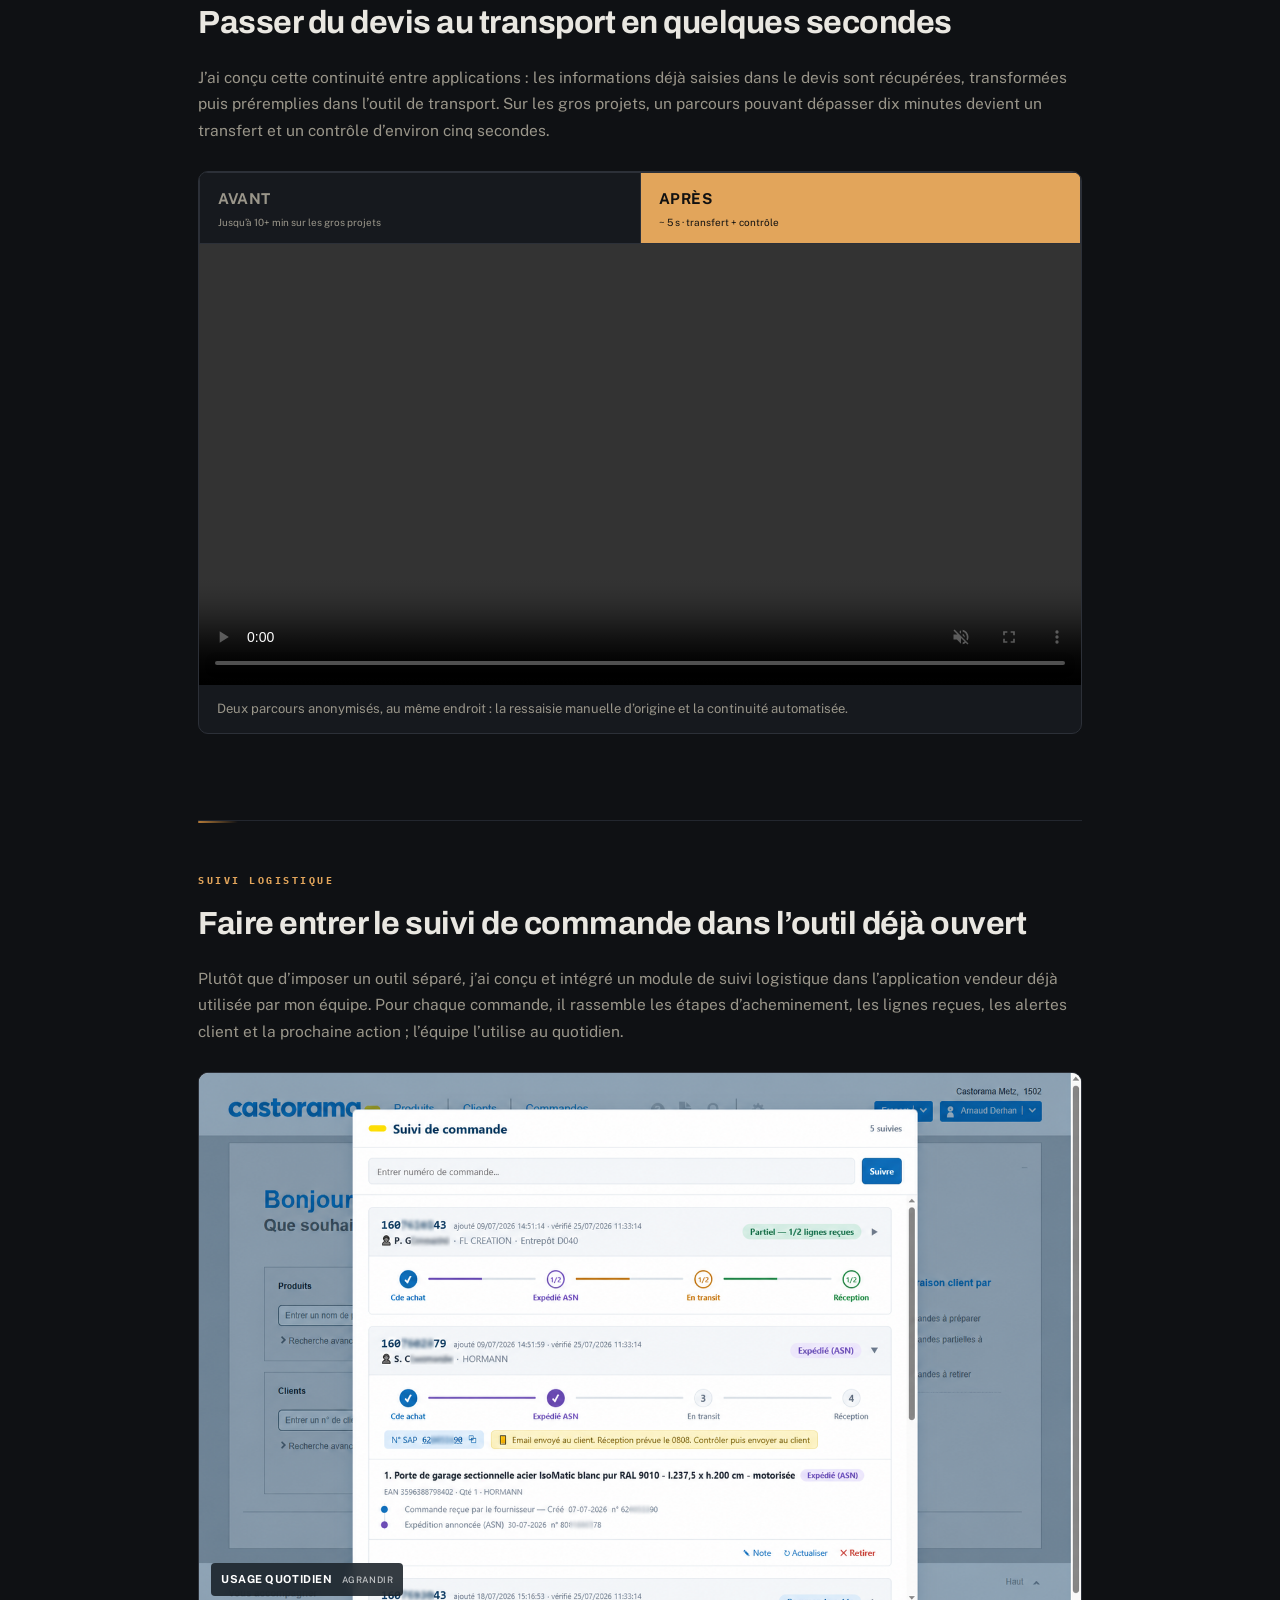
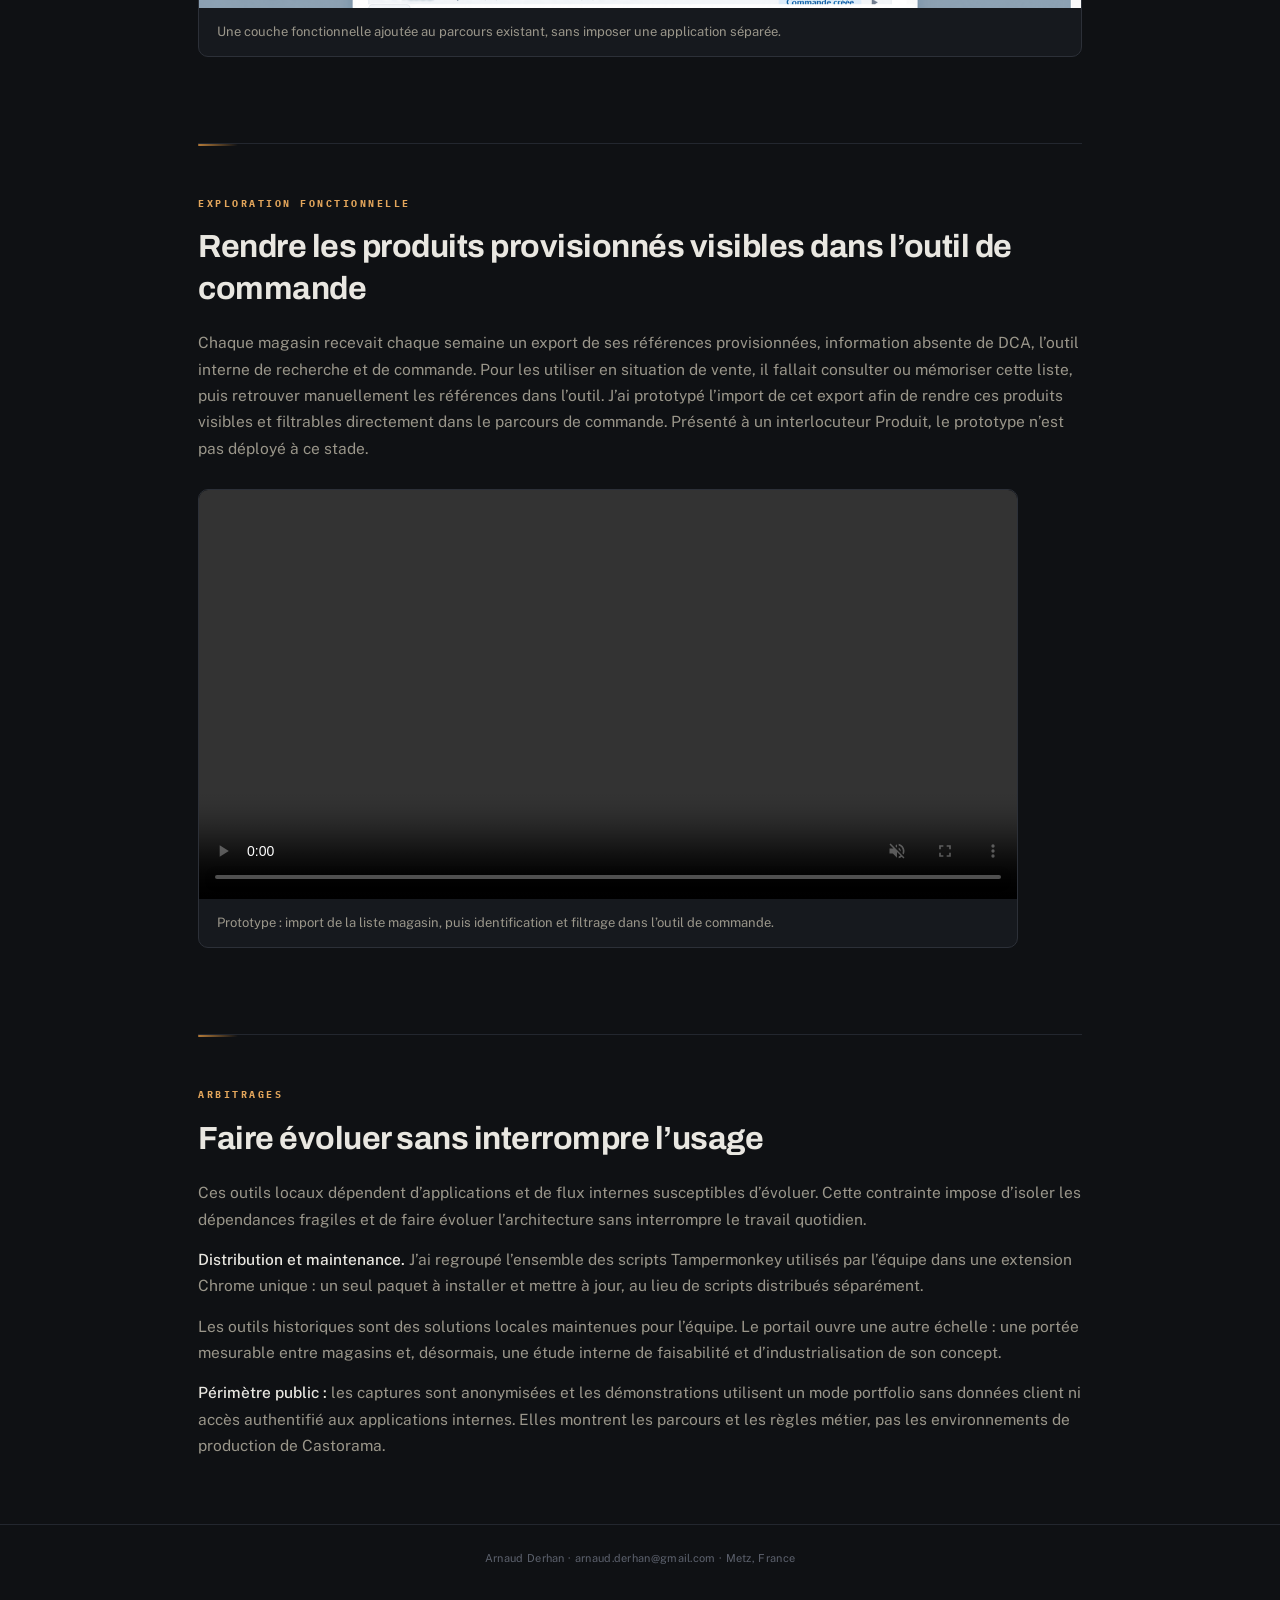
==== commit 1a3123ae: "Polish recruiter-facing application artifacts" ====
--- a/castorama.html
+++ b/castorama.html
@@ -136,7 +136,7 @@
   <section class="section">
     <div class="section-label">Suivi logistique</div>
     <h2>Faire entrer le suivi de commande dans l&rsquo;outil d&eacute;j&agrave; ouvert</h2>
-    <p>Plut&ocirc;t que d&rsquo;imposer un outil s&eacute;par&eacute;, j&rsquo;ai con&ccedil;u et int&eacute;gr&eacute; Track &amp; Trace dans l&rsquo;application vendeur d&eacute;j&agrave; utilis&eacute;e par mon &eacute;quipe. Pour chaque commande suivie, il rassemble les &eacute;tapes d&rsquo;acheminement, les lignes re&ccedil;ues, les alertes client et la prochaine action&nbsp;; l&rsquo;&eacute;quipe l&rsquo;utilise au quotidien.</p>
+    <p>Plut&ocirc;t que d&rsquo;imposer un outil s&eacute;par&eacute;, j&rsquo;ai con&ccedil;u et int&eacute;gr&eacute; un module de suivi logistique dans l&rsquo;application vendeur d&eacute;j&agrave; utilis&eacute;e par mon &eacute;quipe. Pour chaque commande, il rassemble les &eacute;tapes d&rsquo;acheminement, les lignes re&ccedil;ues, les alertes client et la prochaine action&nbsp;; l&rsquo;&eacute;quipe l&rsquo;utilise au quotidien.</p>
     <figure class="operational-proof">
       <button class="proof-shot" type="button" data-lightbox-src="img/track-trace.png" data-lightbox-alt="Track &amp; Trace intégré à l’application vendeur">
         <img src="img/track-trace.png" alt="Suivi de commande intégré à l’application vendeur, avec statuts d’expédition, transit et réception">
@@ -148,8 +148,8 @@
 
   <section class="section">
     <div class="section-label">Exploration fonctionnelle</div>
-    <h2>Faire appara&icirc;tre dans DCA une information disponible seulement dans un export hebdomadaire</h2>
-    <p>Chaque magasin recevait chaque semaine un export Excel Web de ses r&eacute;f&eacute;rences provisionn&eacute;es, information absente de DCA. Pour les utiliser en situation de vente, il fallait consulter ou m&eacute;moriser cette liste, puis retrouver manuellement les r&eacute;f&eacute;rences dans l&rsquo;outil de commande. J&rsquo;ai prototyp&eacute; l&rsquo;import de cet export afin de rendre ces produits visibles et filtrables directement dans DCA. Pr&eacute;sent&eacute; &agrave; un interlocuteur Produit, le prototype n&rsquo;est pas d&eacute;ploy&eacute; &agrave; ce stade.</p>
+    <h2>Rendre les produits provisionn&eacute;s visibles dans l&rsquo;outil de commande</h2>
+    <p>Chaque magasin recevait chaque semaine un export de ses r&eacute;f&eacute;rences provisionn&eacute;es, information absente de DCA, l&rsquo;outil interne de recherche et de commande. Pour les utiliser en situation de vente, il fallait consulter ou m&eacute;moriser cette liste, puis retrouver manuellement les r&eacute;f&eacute;rences dans l&rsquo;outil. J&rsquo;ai prototyp&eacute; l&rsquo;import de cet export afin de rendre ces produits visibles et filtrables directement dans le parcours de commande. Pr&eacute;sent&eacute; &agrave; un interlocuteur Produit, le prototype n&rsquo;est pas d&eacute;ploy&eacute; &agrave; ce stade.</p>
     <figure class="operational-proof operational-proof--compact">
       <video controls muted playsinline preload="metadata" aria-label="Démonstration du prototype pour les produits provisionnés dans DCA">
         <source src="img/dca-provisionnes.mp4" type="video/mp4">
@@ -167,20 +167,6 @@
     <p>Les outils historiques sont des solutions locales maintenues pour l&rsquo;&eacute;quipe. Le portail ouvre une autre &eacute;chelle&nbsp;: une port&eacute;e mesurable entre magasins et, d&eacute;sormais, une &eacute;tude interne de faisabilit&eacute; et d&rsquo;industrialisation de son concept.</p>
     <p><strong>P&eacute;rim&egrave;tre public&nbsp;:</strong> les captures sont anonymis&eacute;es et les d&eacute;monstrations utilisent un mode portfolio sans donn&eacute;es client ni acc&egrave;s authentifi&eacute; aux applications internes. Elles montrent les parcours et les r&egrave;gles m&eacute;tier, pas les environnements de production de Castorama.</p>
   </section>
-
-  <!-- ── CROSS-LINK ── -->
-  <div class="crosslink-section">
-    <div class="section-label">Voir aussi</div>
-    <div class="deepdive-cards">
-      <a href="system.html" class="deepdive-card">
-        <div class="deepdive-card-content">
-          <div class="deepdive-card-title">Voir aussi &mdash; Syst&egrave;me multi-agents</div>
-          <p class="deepdive-card-desc">Architecture, m&eacute;moire, r&eacute;silience, it&eacute;rations de conception.</p>
-        </div>
-        <span class="deepdive-card-arrow">&rarr;</span>
-      </a>
-    </div>
-  </div>
 
 </main>
 
